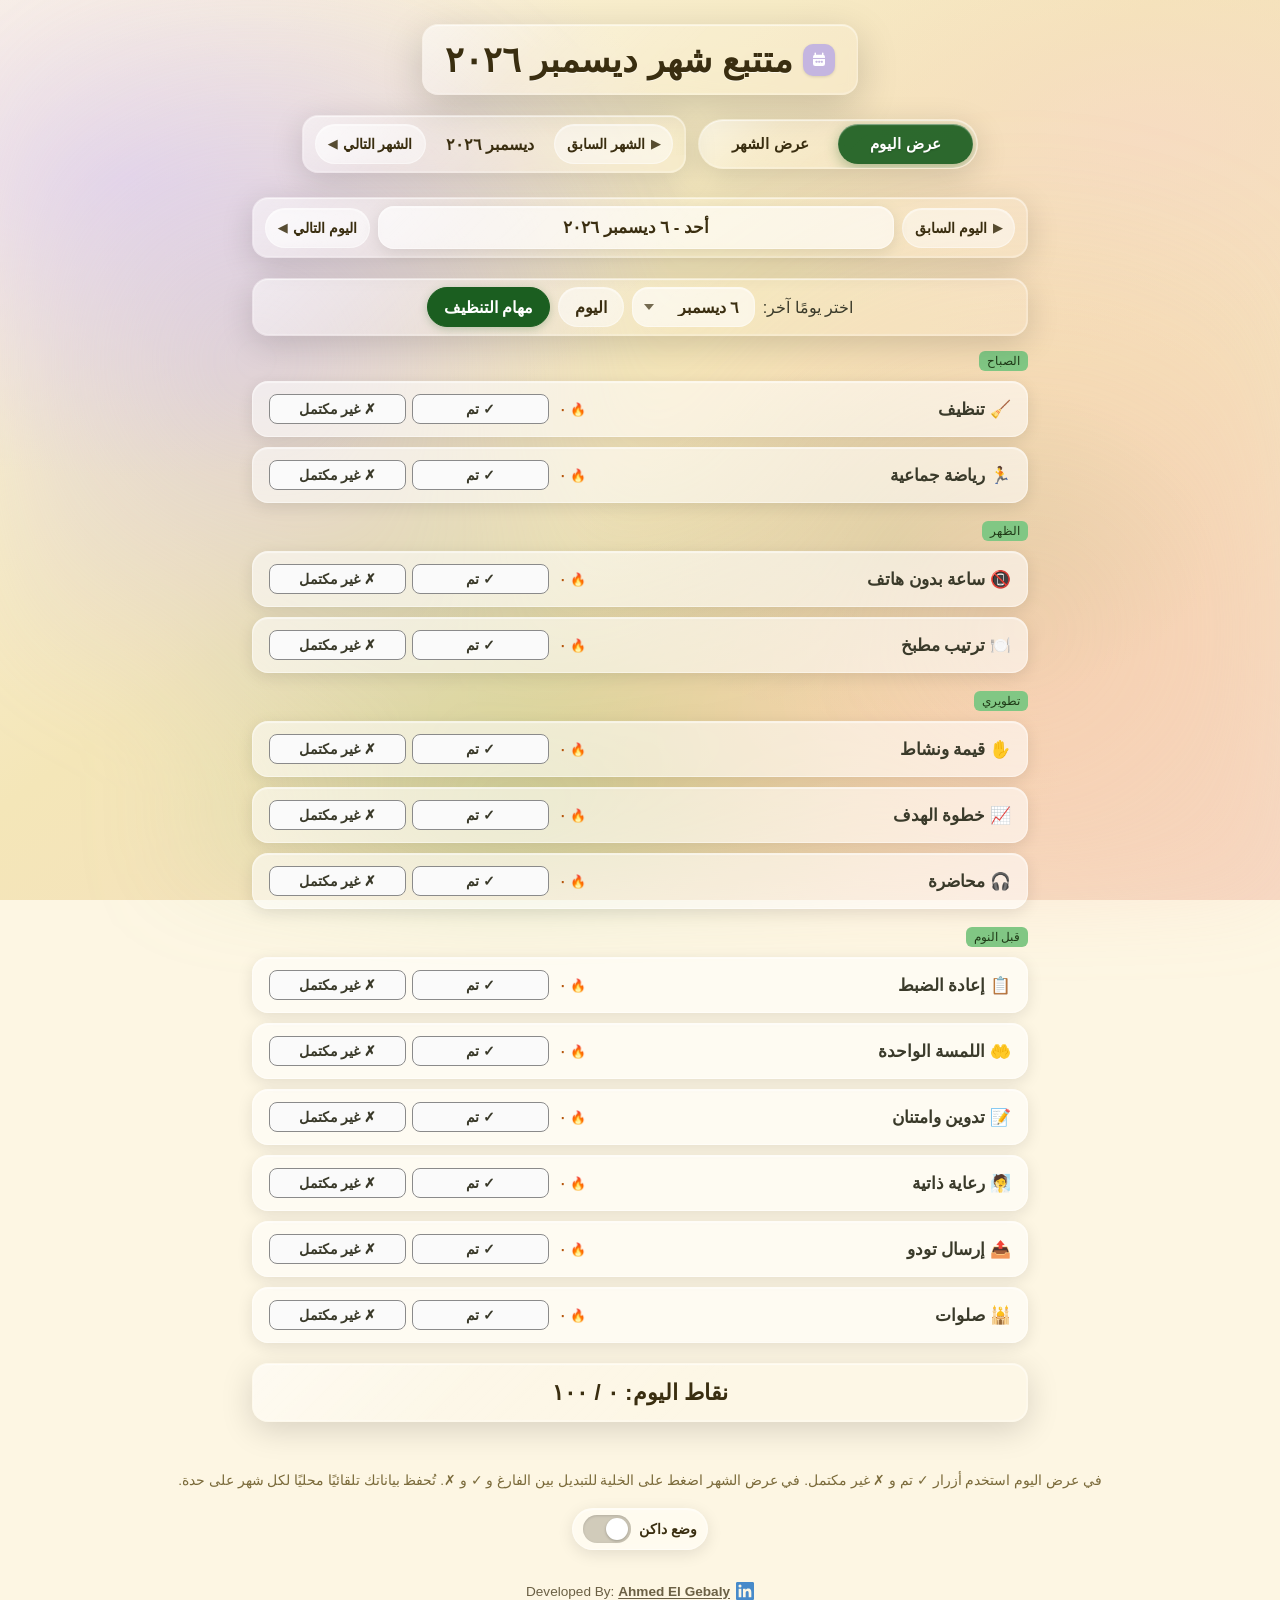
==== index.html @ 6a207987 "a" ====
<!DOCTYPE html>
<html lang="ar" dir="rtl">
<head>
<meta charset="UTF-8">
<meta name="viewport" content="width=device-width, initial-scale=1.0">
<title>Hope Community Tracker</title>
<meta name="description" content="متتبع الشهر — تابع عاداتك يوميًا وشهريًا مع Hope Community Tracker. تتبع الإنجاز، العرض اليومي والشهري، وحفظ محلي لبياناتك.">
<meta name="theme-color" content="#1b5e20">

<!-- Open Graph (Facebook, WhatsApp, Telegram) -->
<meta property="og:type" content="website">
<meta property="og:site_name" content="Hope Community Tracker">
<meta property="og:locale" content="ar_AR">
<meta property="og:title" content="متتبع الشهر | Hope Community Tracker">
<meta property="og:description" content="تابع عاداتك يوميًا وشهريًا — عرض اليوم والشهر، ملخص الإنجاز، وحفظ محلي لبياناتك.">
<meta property="og:url" content="https://ahmedgebaly.github.io/HopeCommunity/">
<meta property="og:image" content="https://ahmedgebaly.github.io/HopeCommunity/og-image.jpg">
<meta property="og:image:secure_url" content="https://ahmedgebaly.github.io/HopeCommunity/og-image.jpg">
<meta property="og:image:type" content="image/jpeg">
<meta property="og:image:width" content="1200">
<meta property="og:image:height" content="630">
<meta property="og:image:alt" content="متتبع الشهر — Hope Community Tracker">

<!-- Twitter / X Card -->
<meta name="twitter:card" content="summary_large_image">
<meta name="twitter:title" content="متتبع الشهر | Hope Community Tracker">
<meta name="twitter:description" content="تابع عاداتك يوميًا وشهريًا — عرض اليوم والشهر، ملخص الإنجاز، وحفظ محلي لبياناتك.">
<meta name="twitter:image" content="https://ahmedgebaly.github.io/HopeCommunity/og-image.jpg">
<meta name="twitter:image:alt" content="متتبع الشهر — Hope Community Tracker">
<style>
  :root{
    --gold:#e8c46b;
    --green:#1b5e20;
    --lightgreen:#81c784;
    --bg1:#fdf6e3;
    --bg2:#f4e6b8;
    --bg-peach:#f7d9c4;
    --bg-lavender:#e4d4f5;
    --red:#d9534f;
    --blue:#3a6fb5;
    --cardbg:#fffdf5;
    --text:#3a3a2a;
    --text-dark:#3a2e10;
    --border:#d8c98a;
    --space-sm:8px;
    --space-md:12px;
    --space-lg:16px;
    --space-xl:24px;
    --radius:8px;
    --radius-md:12px;
    --radius-glass:16px;
    --nav-gap:12px;
    --nav-gap-sm:8px;
    --touch-min:40px;
    --lavender:#c4b5e0;
    --shadow:0 4px 15px rgba(0,0,0,0.1);
    --green-glass:rgba(27,94,32,0.92);
  }
  *{box-sizing:border-box;}
  html{
    overflow-x:hidden;
    max-width:100%;
  }
  body{
    font-family:'Segoe UI',Tahoma,sans-serif;
    background-color:var(--bg1);
    background-image:
      radial-gradient(ellipse 80% 60% at 10% 20%, rgba(228,212,245,0.7), transparent 55%),
      radial-gradient(ellipse 70% 50% at 90% 15%, rgba(247,217,196,0.75), transparent 50%),
      radial-gradient(ellipse 60% 45% at 50% 85%, rgba(232,196,107,0.35), transparent 55%),
      radial-gradient(ellipse 50% 40% at 70% 60%, rgba(143,191,122,0.25), transparent 50%),
      linear-gradient(145deg, var(--bg1) 0%, var(--bg2) 45%, var(--bg-peach) 100%);
    background-attachment:fixed;
    margin:0;padding:0;color:var(--text);
    min-height:100vh;
    position:relative;
    overflow-x:hidden;
    max-width:100%;
  }
  body::before{
    content:"";
    position:fixed;
    inset:0;
    z-index:-1;
    pointer-events:none;
    background:
      radial-gradient(circle at 20% 40%, rgba(196,181,224,0.45), transparent 35%),
      radial-gradient(circle at 80% 70%, rgba(247,180,150,0.35), transparent 40%),
      radial-gradient(circle at 40% 90%, rgba(143,191,122,0.3), transparent 35%);
    filter:blur(40px);
  }
  .liquid-glass{
    position:relative;
    isolation:isolate;
    background:rgba(255,255,255,0.12);
    backdrop-filter:blur(12px) saturate(180%) brightness(1.08);
    -webkit-backdrop-filter:blur(12px) saturate(180%) brightness(1.08);
    border:1px solid rgba(255,255,255,0.25);
    border-radius:var(--radius-glass);
    box-shadow:
      0 8px 32px rgba(0,0,0,0.15),
      inset 0 1px 1px rgba(255,255,255,0.6),
      inset 0 -1px 1px rgba(255,255,255,0.25),
      inset 1px 0 1px rgba(255,255,255,0.15),
      inset -1px 0 1px rgba(255,255,255,0.15);
    transition:all 0.25s ease;
  }
  .liquid-glass::after{
    content:"";
    position:absolute;
    inset:0;
    z-index:-1;
    border-radius:inherit;
    background:linear-gradient(135deg,
      rgba(255,255,255,0.45), rgba(255,255,255,0.08) 28%, transparent 58%);
    mix-blend-mode:screen;
    pointer-events:none;
  }
  .liquid-glass-lite{
    position:relative;
    isolation:isolate;
    background:rgba(255,255,255,0.55);
    backdrop-filter:blur(4px) saturate(140%);
    -webkit-backdrop-filter:blur(4px) saturate(140%);
    border:1px solid rgba(255,255,255,0.4);
    border-radius:var(--radius-glass);
    box-shadow:
      0 4px 16px rgba(0,0,0,0.1),
      inset 0 1px 1px rgba(255,255,255,0.55);
    transition:background-color 0.2s ease, box-shadow 0.2s ease, transform 0.15s ease;
  }
  @supports (backdrop-filter: url(#liquid-refract)){
    .liquid-glass{
      backdrop-filter:blur(4px) url(#liquid-refract);
      -webkit-backdrop-filter:blur(4px) url(#liquid-refract);
    }
  }
  @supports not (backdrop-filter: blur(1px)){
    .liquid-glass{
      background:rgba(255,253,245,0.92);
      backdrop-filter:none;
      -webkit-backdrop-filter:none;
    }
    .liquid-glass-lite{
      background:rgba(255,253,245,0.95);
      backdrop-filter:none;
      -webkit-backdrop-filter:none;
    }
  }
  html.theme-dark{
    --gold:#c9a84a;
    --green:#6bb86e;
    --lightgreen:#81c784;
    --bg1:#12141a;
    --bg2:#1a1d26;
    --bg-peach:#2a2230;
    --bg-lavender:#1e2438;
    --red:#e07a7a;
    --blue:#6ea8e8;
    --cardbg:#1e222c;
    --text:#e8e6e0;
    --text-dark:#f5f2ea;
    --border:#3a4050;
    --lavender:#9b8ec4;
    --green-glass:rgba(107,184,110,0.55);
    --shadow:0 8px 28px rgba(0,0,0,0.45);
  }
  html.theme-dark body{
    background-color:var(--bg1);
    background-image:
      radial-gradient(ellipse 80% 60% at 10% 20%, rgba(90,70,140,0.35), transparent 55%),
      radial-gradient(ellipse 70% 50% at 90% 15%, rgba(80,50,70,0.4), transparent 50%),
      radial-gradient(ellipse 60% 45% at 50% 85%, rgba(27,94,32,0.22), transparent 55%),
      radial-gradient(ellipse 50% 40% at 70% 60%, rgba(60,90,140,0.2), transparent 50%),
      linear-gradient(145deg, var(--bg1) 0%, var(--bg2) 45%, #161820 100%);
  }
  html.theme-dark body::before{
    background:
      radial-gradient(circle at 20% 40%, rgba(107,184,110,0.18), transparent 35%),
      radial-gradient(circle at 80% 70%, rgba(155,142,196,0.22), transparent 40%),
      radial-gradient(circle at 40% 90%, rgba(201,168,74,0.15), transparent 35%);
  }
  html.theme-dark .liquid-glass{
    background:rgba(255,255,255,0.08);
    border-color:rgba(255,255,255,0.18);
  }
  html.theme-dark .liquid-glass-lite{
    background:rgba(255,255,255,0.12);
    border-color:rgba(255,255,255,0.22);
  }
  html.theme-dark .nav-step-btn,
  html.theme-dark .btn-today{
    background:rgba(255,255,255,0.1);
    border-color:rgba(255,255,255,0.22);
    color:var(--text-dark);
  }
  html.theme-dark .nav-step-btn:hover,
  html.theme-dark .btn-today:hover{
    background:rgba(255,255,255,0.18);
  }
  html.theme-dark .btn-cleaning{
    background:var(--green);
    border-color:var(--green);
    color:#fff;
    box-shadow:0 2px 10px rgba(0,0,0,0.35);
  }
  html.theme-dark .btn-cleaning:hover{
    filter:brightness(1.15);
  }
  html.theme-dark .select-wrap select{
    background:rgba(255,255,255,0.12);
    border-color:rgba(255,255,255,0.22);
    color:var(--text-dark);
  }
  html.theme-dark .table-wrap.heatmap-glass{
    background:rgba(30,34,44,0.96);
    backdrop-filter:none;
    -webkit-backdrop-filter:none;
  }
  html.theme-dark .table-wrap.heatmap-glass::after{
    display:none;
  }
  html.theme-dark .table-legend-bar{
    background:#1e222c;
    border-color:rgba(255,255,255,0.14);
    box-shadow:0 2px 12px rgba(0,0,0,0.35);
  }
  html.theme-dark .day-header-row th{
    background:#4a3f1f;
  }
  html.theme-dark .day-header-row th.habit-col{
    background:#4a3f1f;
  }
  html.theme-dark .heatmap-glass th,
  html.theme-dark .heatmap-glass td{
    border-color:rgba(255,255,255,0.18);
  }
  html.theme-dark thead th{
    background:#4a3f1f;
    backdrop-filter:none;
    -webkit-backdrop-filter:none;
    transform:translateZ(0);
    -webkit-transform:translateZ(0);
  }
  html.theme-dark .habit-cell{
    background:#1e222c;
    backdrop-filter:none;
    -webkit-backdrop-filter:none;
    transform:translateZ(0);
    -webkit-transform:translateZ(0);
    box-shadow:-1px 0 0 #1e222c, 1px 0 0 #1e222c;
  }
  html.theme-dark th.habit-col{
    background:#4a3f1f;
    backdrop-filter:none;
    -webkit-backdrop-filter:none;
    transform:translateZ(0);
    -webkit-transform:translateZ(0);
    box-shadow:-1px 0 0 #4a3f1f, 1px 0 0 #4a3f1f;
  }
  html.theme-dark .cat-group-row .cat-group-label{
    box-shadow:-1px 0 0 rgba(30,50,32,0.98), 1px 0 0 rgba(30,50,32,0.98);
  }
  html.theme-dark .day-cell.heat-empty{
    background:rgba(60,66,80,0.55);
  }
  html.theme-dark .day-cell.heat-done{
    background:var(--green);
  }
  html.theme-dark .day-cell.heat-missed{
    background:var(--red);
    color:#fff;
  }
  html.theme-dark .day-cell.heat-empty:hover{background:rgba(80,88,104,0.7);}
  html.theme-dark .day-cell.heat-done:hover{background:#5aa35d;}
  html.theme-dark .day-cell.heat-missed:hover{background:#c96b6b;}
  html.theme-dark .day-cell.friday-col.heat-empty{background:rgba(55,60,72,0.6);}
  html.theme-dark .day-cell.friday-col.heat-done{background:var(--green);color:#fff;}
  html.theme-dark .day-cell.friday-col.heat-missed{background:var(--red);color:#fff;}
  html.theme-dark .legend-swatch.empty{background:rgba(60,66,80,0.8);border-color:rgba(100,110,130,0.6);}
  html.theme-dark .legend-swatch.done{background:var(--green);}
  html.theme-dark .day-cell.today-col.heat-done{
    background:var(--green);
    box-shadow:inset 0 0 0 2px #fff;
  }
  html.theme-dark .legend-swatch.missed{background:var(--red);border-color:var(--red);color:#fff;}
  html.theme-dark .day-cell.today-col.heat-missed{
    background:var(--red);
    box-shadow:inset 0 0 0 2px #fff;
  }
  html.theme-dark .points-row td{background:rgba(201,168,74,0.2);}
  html.theme-dark .points-row td.habit-cell{
    background:#3a3420;
    box-shadow:-1px 0 0 #3a3420, 1px 0 0 #3a3420;
  }
  html.theme-dark th.friday-col,
  html.theme-dark td.friday-col,
  html.theme-dark .points-row td.friday-col{
    background:rgba(255,255,255,0.06);
  }
  html.theme-dark thead th.friday-col{
    background:#3f3a28;
  }
  html.theme-dark .cat-group-row .cat-group-label,
  html.theme-dark .cat-group-row .cat-group-span{
    background:rgba(30,50,32,0.98);
    color:#c8efc0;
  }
  html.theme-dark .habit-streak{color:#f0c14b;}
  html.theme-dark .modal{
    background:rgba(30,34,44,0.95);
    color:var(--text);
  }
  html.theme-dark .footer-note{color:rgba(232,230,224,0.7);}
  html.theme-dark .view-toggle-pill{
    background:var(--green);
    box-shadow:
      0 4px 14px rgba(107,184,110,0.35),
      inset 0 1px 1px rgba(255,255,255,0.35);
  }
  .theme-switch-wrap{
    display:flex;
    justify-content:center;
    padding:0 var(--space-md) var(--space-xl);
  }
  .theme-switch{
    display:inline-flex;
    align-items:center;
    justify-content:center;
    gap:8px;
    padding:6px 10px;
    border-radius:999px;
    cursor:pointer;
    user-select:none;
    color:var(--text-dark);
    font-weight:600;
    font-size:0.85rem;
    min-height:var(--touch-min);
  }
  .theme-switch-label{white-space:nowrap;}
  .theme-switch input{
    position:absolute;
    opacity:0;
    width:0;
    height:0;
    margin:0;
  }
  .theme-switch-track{
    position:relative;
    flex-shrink:0;
    width:48px;
    height:28px;
    border-radius:999px;
    background:rgba(90,80,50,0.28);
    box-shadow:inset 0 1px 3px rgba(0,0,0,0.15);
    transition:background-color 200ms ease;
  }
  .theme-switch-track::after{
    content:"";
    position:absolute;
    top:3px;
    inset-inline-start:3px;
    width:22px;
    height:22px;
    border-radius:50%;
    background:#fff;
    box-shadow:0 1px 3px rgba(0,0,0,0.25);
    transition:inset-inline-start 200ms ease;
  }
  .theme-switch input:checked + .theme-switch-track{
    background:var(--green);
  }
  .theme-switch input:checked + .theme-switch-track::after{
    inset-inline-start:calc(100% - 25px);
  }
  .theme-switch input:focus-visible + .theme-switch-track{
    outline:2px solid var(--green);
    outline-offset:2px;
  }
  html.theme-dark .theme-switch-track{
    background:rgba(255,255,255,0.2);
  }
  .theme-toggle{
    min-height:var(--touch-min);
    padding:8px 14px;
    border-radius:999px;
    font-weight:600;
    font-size:0.9rem;
    color:var(--text-dark);
    cursor:pointer;
  }
  .theme-toggle:active{transform:scale(0.96);}
  button:focus-visible,
  select:focus-visible,
  input:focus-visible,
  textarea:focus-visible,
  .day-cell:focus-visible{
    outline:2px solid var(--green);
    outline-offset:2px;
  }
  .header{
    text-align:center;
    padding:var(--space-xl) var(--space-md) var(--space-sm);
  }
  .app-title{
    display:inline-flex;
    align-items:center;
    justify-content:center;
    gap:10px;
    font-size:2.2rem;
    color:var(--text-dark);
    text-shadow:0 1px 0 rgba(255,255,255,0.5);
    margin:0 0 var(--space-md);
    padding:14px 22px;
    box-shadow:
      0 12px 40px rgba(0,0,0,0.18),
      inset 0 1px 1px rgba(255,255,255,0.6),
      inset 0 -1px 1px rgba(255,255,255,0.25);
  }
  .app-title-badge{
    display:inline-flex;
    align-items:center;
    justify-content:center;
    width:32px;
    height:32px;
    flex-shrink:0;
    border-radius:10px;
    background:var(--lavender);
    box-shadow:0 1px 3px rgba(0,0,0,0.12);
  }
  .app-title-badge svg{
    width:18px;
    height:18px;
    display:block;
  }
  .top-bar{
    display:flex;
    justify-content:center;
    align-items:center;
    gap:var(--nav-gap);
    flex-wrap:wrap;
    margin:0 auto var(--space-xl);
    padding:0 var(--space-md);
  }
  select, input[type="number"], input[type="text"], button{
    padding:8px 14px;
    border-radius:var(--radius);
    border:1px solid var(--green);
    font-size:1rem;
    background:var(--cardbg);
    cursor:pointer;
    font-family:inherit;
  }
  input[type="text"]{cursor:text;}
  button.primary{
    background:var(--green);
    color:#fff;
    border:none;
  }
  button.primary:hover{background:#145218;}
  button.danger{
    background:var(--red);
    color:#fff;
    border:none;
  }
  button.danger:hover{background:#c9302c;}
  .view-toggle{
    position:relative;
    display:grid;
    grid-template-columns:1fr 1fr;
    align-items:stretch;
    gap:0;
    padding:4px;
    border-radius:999px;
    min-width:min(100%, 280px);
    overflow:hidden;
  }
  .view-toggle-pill{
    position:absolute;
    inset-block:4px;
    inset-inline-start:4px;
    width:calc(50% - 4px);
    border-radius:999px;
    background:var(--green-glass);
    backdrop-filter:blur(6px) saturate(160%) brightness(1.1);
    -webkit-backdrop-filter:blur(6px) saturate(160%) brightness(1.1);
    box-shadow:
      0 4px 14px rgba(27,94,32,0.35),
      inset 0 1px 1px rgba(255,255,255,0.45);
    transition:transform 280ms cubic-bezier(0.34, 1.56, 0.64, 1);
    pointer-events:none;
    z-index:0;
  }
  .view-toggle[data-mode="month"] .view-toggle-pill{
    transform:translateX(calc(-100% - 4px));
  }
  .view-toggle-btn{
    position:relative;
    z-index:1;
    min-height:var(--touch-min);
    padding:8px 16px;
    border:none;
    border-radius:999px;
    background:transparent;
    color:var(--text-dark);
    font-weight:600;
    font-size:0.95rem;
    transition:color 200ms ease;
  }
  .view-toggle[data-mode="day"] #showDayBtn,
  .view-toggle[data-mode="month"] #showMonthBtn{
    color:#fff;
    text-shadow:0 1px 2px rgba(0,0,0,0.2);
  }
  .nav-step-btn{
    display:inline-flex;
    align-items:center;
    justify-content:center;
    gap:6px;
    min-height:var(--touch-min);
    min-width:var(--touch-min);
    padding:8px 12px;
    border:1px solid rgba(255,255,255,0.4);
    border-radius:999px;
    background:rgba(255,255,255,0.45);
    backdrop-filter:blur(4px) saturate(140%);
    -webkit-backdrop-filter:blur(4px) saturate(140%);
    color:var(--text-dark);
    font-weight:600;
    font-size:0.9rem;
    box-shadow:inset 0 1px 1px rgba(255,255,255,0.5);
    transition:background-color 160ms ease, border-color 160ms ease, transform 0.15s ease;
  }
  .nav-step-btn:hover{
    background:rgba(255,255,255,0.65);
    border-color:rgba(255,255,255,0.55);
  }
  .nav-step-btn:active{
    transform:scale(0.96);
  }
  .nav-step-icon{
    font-size:0.75rem;
    line-height:1;
    opacity:0.85;
  }
  .month-panel{display:none;}
  .month-panel.is-visible{
    display:block;
    animation:view-enter 280ms ease both;
  }
  .day-view{display:none;max-width:800px;margin:0 auto 30px;padding:0 var(--space-md);}
  .day-view.is-visible{
    display:block;
    animation:view-enter 280ms ease both;
  }
  @keyframes view-enter{
    from{opacity:0;transform:translateY(12px);}
    to{opacity:1;transform:translateY(0);}
  }
  .month-heatmap-shell{
    margin:0 var(--space-md) 30px;
    max-width:calc(100% - 2 * var(--space-md));
  }
  .table-wrap{
    overflow-x:auto;
    margin:0;
    max-width:100%;
    padding:var(--space-md);
    -webkit-overflow-scrolling:touch;
  }
  .table-wrap.heatmap-glass{
    /* No horizontal padding — sticky habit column must sit flush (avoids gap while scrolling) */
    padding:var(--space-md) 0;
    background:rgba(255,253,245,0.96);
    border-color:rgba(58,46,16,0.35);
    backdrop-filter:none;
    -webkit-backdrop-filter:none;
  }
  .table-wrap.heatmap-glass::after{
    display:none;
  }
  .table-legend-bar{
    position:sticky;
    top:0;
    z-index:6;
    box-sizing:border-box;
    width:100%;
    padding:10px 12px;
    margin-bottom:8px;
    background:#fffdf5;
    border:1px solid rgba(58,46,16,0.2);
    border-radius:12px;
    box-shadow:0 2px 10px rgba(0,0,0,0.06);
    display:flex;
    justify-content:center;
    align-items:center;
  }
  .table-legend{
    display:flex;
    flex-wrap:nowrap;
    justify-content:center;
    align-items:center;
    gap:14px;
    width:auto;
    margin:0 auto;
    font-size:0.88rem;
    font-weight:600;
    color:var(--text-dark);
    white-space:nowrap;
  }
  .table-legend span{
    display:inline-flex;
    align-items:center;
    gap:5px;
    flex:0 0 auto;
    white-space:nowrap;
  }
  thead tr.day-header-row th{
    top:0;
  }
  thead tr.day-header-row th.habit-col{
    background:#e8c46b;
  }
  .heatmap-glass table{
    border-collapse:separate;
    border-spacing:0;
    width:100%;
    min-width:1100px;
    background:transparent;
    border-radius:12px;
    box-shadow:none;
  }
  table{
    border-collapse:separate;
    border-spacing:0;
    width:100%;
    min-width:1100px;
    background:transparent;
    border-radius:10px;
  }
  th, td{
    border:1px solid rgba(90,80,50,0.45);
    text-align:center;
    padding:6px 4px;
    font-size:0.85rem;
    background:transparent;
  }
  .heatmap-glass th,
  .heatmap-glass td{
    border-color:rgba(58,46,16,0.4);
  }
  thead th{
    background:#e8c46b;
    color:var(--text-dark);
    font-weight:bold;
    position:sticky;
    top:0;
    z-index:2;
    backdrop-filter:none;
    -webkit-backdrop-filter:none;
    transform:translateZ(0);
    -webkit-transform:translateZ(0);
  }
  thead th .day-name,
  thead th .day-num{
    display:block;
    line-height:1.2;
  }
  thead th .day-name{
    font-size:0.7rem;
    font-weight:600;
    opacity:0.85;
  }
  thead th .day-num{
    font-size:0.9rem;
  }
  thead th.habit-col{
    z-index:3;
  }
  .habit-cell, th.habit-col{
    text-align:right;
    padding-right:10px;
    font-weight:bold;
    background:#fffaf0;
    min-width:160px;
    white-space:nowrap;
    position:sticky;
    right:0;
    z-index:1;
    backdrop-filter:none;
    -webkit-backdrop-filter:none;
    transform:translateZ(0);
    -webkit-transform:translateZ(0);
    /* Seal sub-pixel gaps on both sides of the sticky habit column while scrolling */
    box-shadow:-1px 0 0 #fffaf0, 1px 0 0 #fffaf0;
  }
  th.habit-col{
    background:#e8c46b;
    z-index:3;
    box-shadow:-1px 0 0 #e8c46b, 1px 0 0 #e8c46b;
  }
  .habit-streak{
    display:inline-block;
    font-size:0.8rem;
    font-weight:bold;
    color:#b45309;
    margin-inline-start:6px;
    white-space:nowrap;
  }
  .day-cell{
    cursor:pointer;
    font-size:1.1rem;
    user-select:none;
    min-width:32px;
    height:32px;
    transition:background 0.2s, color 0.2s, box-shadow 0.2s;
  }
  .day-cell.heat-empty{
    background:rgba(235,237,240,0.45);
    color:transparent;
    box-shadow:inset 0 0 0 1px rgba(58,46,16,0.2);
  }
  .day-cell.heat-done{
    background:var(--green);
    color:#fff;
    font-weight:bold;
  }
  .day-cell.heat-missed{
    background:var(--red);
    color:#fff;
    font-weight:bold;
  }
  .day-cell.heat-empty:hover{background:rgba(208,215,222,0.65);}
  .day-cell.heat-done:hover{background:#145218;}
  .day-cell.heat-missed:hover{background:#c9302c;}
  .day-cell.today-col.heat-empty{
    box-shadow:inset 0 0 0 2px var(--gold);
  }
  .day-cell.today-col.heat-done{
    box-shadow:inset 0 0 0 2px #fff;
    background:var(--green);
  }
  .day-cell.today-col.heat-missed{
    box-shadow:inset 0 0 0 2px #fff;
    background:var(--red);
  }
  th.today-col{box-shadow:inset 0 -3px 0 var(--green);}
  .mark-check{color:var(--green);font-weight:bold;}
  .legend-swatch{
    display:inline-block;
    width:14px;height:14px;
    border-radius:3px;
    vertical-align:middle;
  }
  .legend-swatch.empty{background:rgba(235,237,240,0.75);border:1px solid rgba(208,215,222,0.9);}
  .legend-swatch.done{background:var(--green);}
  .legend-swatch.missed{background:var(--red);border:1px solid var(--red);color:#fff;font-size:10px;line-height:14px;text-align:center;font-weight:bold;}
  .mark-x{color:var(--red);font-weight:bold;}
  .mark-dash{color:var(--blue);font-weight:bold;}
  .points-row td{background:rgba(255,243,214,0.55);font-weight:bold;}
  .points-row td.habit-cell{
    background:rgba(255,243,214,0.95);
    box-shadow:-1px 0 0 rgba(255,243,214,0.95), 1px 0 0 rgba(255,243,214,0.95);
  }
  th.friday-col,
  td.friday-col,
  .points-row td.friday-col{
    background:rgba(232,232,232,0.4);
  }
  thead th.friday-col{
    background:#d4d0c4;
  }
  .day-cell.friday-col.heat-empty{background:rgba(224,224,224,0.5);}
  .day-cell.friday-col.heat-done{background:var(--green);color:#fff;}
  .day-cell.friday-col.heat-missed{background:var(--red);color:#fff;}
  .day-cell.friday-col.heat-empty:hover{background:rgba(208,215,222,0.65);}
  .day-cell.friday-col.heat-done:hover{background:#145218;}
  .day-cell.friday-col.heat-missed:hover{background:#c9302c;}
  .day-cell.friday-col.today-col.heat-done{
    background:var(--green);
    box-shadow:inset 0 0 0 2px #fff;
  }
  .points-row td.friday-col.today-col{
    background:rgba(224,224,224,0.55);
  }
  th.friday-col.today-col{background:rgba(216,216,216,0.55);}
  thead th.friday-col.today-col{background:#d0ccc0;}
  .cat-group-row .cat-group-label,
  .cat-group-row .cat-group-span{
    background:rgba(232,240,228,0.95);
    font-weight:bold;
    color:#1f3a17;
    padding:8px 12px;
  }
  .cat-group-row .cat-group-label{
    text-align:right;
    z-index:1;
    box-shadow:-1px 0 0 rgba(232,240,228,0.95), 1px 0 0 rgba(232,240,228,0.95);
  }
  .cat-group-row .cat-group-span{
    border-inline-end:none;
  }
  .weekly-section{
    max-width:1300px;
    margin:0 auto 40px;
    padding:0 var(--space-md);
    display:none;
    grid-template-columns:1fr 1fr;
    gap:20px;
  }
  .weekly-section.is-visible{
    display:grid;
    animation:view-enter 320ms ease 40ms both;
  }
  .weekly-card{
    padding:15px;
  }
  .weekly-card h3{
    margin-top:0;
    color:var(--text-dark);
    display:flex;
    flex-wrap:wrap;
    align-items:baseline;
    justify-content:space-between;
    gap:8px;
  }
  .week-numbers{
    font-weight:600;
    color:var(--green);
    font-size:0.9rem;
  }
  textarea{
    width:100%;
    min-height:90px;
    border-radius:var(--radius);
    border:1px solid var(--green);
    padding:8px;
    font-family:inherit;
    resize:vertical;
  }
  .week-points{
    display:flex;
    gap:10px;
    flex-wrap:wrap;
    margin-top:10px;
  }
  .week-points span{
    background:var(--lightgreen);
    color:#1f3a17;
    padding:5px 10px;
    border-radius:6px;
    font-size:0.85rem;
  }
  html.theme-dark .week-points span{
    background:rgba(107,184,110,0.28);
    color:#c8efc0;
  }
  html.theme-dark textarea{
    background:rgba(255,255,255,0.08);
    color:var(--text);
    border-color:var(--green);
  }
  .habit-manager .row{
    display:flex;
    gap:8px;
    margin-bottom:var(--space-md);
    flex-wrap:wrap;
  }
  .habit-list-manage{
    display:flex;
    flex-direction:column;
    gap:6px;
    max-height:240px;
    overflow-y:auto;
    margin-top:var(--space-md);
  }
  .habit-manage-item{
    display:flex;
    align-items:center;
    gap:8px;
    background:#f8f4e8;
    padding:6px 10px;
    border-radius:var(--radius);
  }
  .habit-manage-item input[type="text"]{
    flex:1;
    border:1px solid #ccc;
    border-radius:6px;
    padding:4px 8px;
    min-width:0;
  }
  .habit-manage-item .icon-input{width:56px;flex:0 0 56px;text-align:center;}
  .day-view-header{
    display:flex;
    justify-content:space-between;
    align-items:center;
    margin-bottom:20px;
    gap:var(--nav-gap-sm);
    flex-wrap:nowrap;
    padding:var(--nav-gap-sm) var(--nav-gap);
  }
  .day-view-header .nav-step-btn{
    border:1px solid rgba(255,255,255,0.4);
    background:rgba(255,255,255,0.4);
    flex:0 0 auto;
    white-space:nowrap;
  }
  .day-view-header .nav-step-btn:hover{
    background:rgba(255,255,255,0.65);
    border-color:rgba(255,255,255,0.55);
  }
  .day-date-chip{
    margin:0;
    color:var(--text-dark);
    text-align:center;
    flex:1 1 auto;
    min-width:0;
    padding:10px 16px;
    font-size:1.05rem;
    font-weight:700;
    white-space:nowrap;
    overflow:hidden;
    text-overflow:ellipsis;
  }
  .month-nav-bar{
    display:flex;
    align-items:center;
    gap:var(--nav-gap-sm);
    flex-wrap:wrap;
    justify-content:center;
    padding:var(--nav-gap-sm) var(--nav-gap);
  }
  .month-nav-bar .nav-step-btn{
    border:1px solid rgba(255,255,255,0.4);
    background:rgba(255,255,255,0.4);
  }
  .month-nav-bar .nav-step-btn:hover{
    border-color:rgba(255,255,255,0.55);
    background:rgba(255,255,255,0.65);
  }
  .month-nav-label{
    font-weight:700;
    color:var(--text-dark);
    min-width:7rem;
    text-align:center;
    padding-inline:var(--nav-gap-sm);
  }
  .day-habit-list{
    display:flex;
    flex-direction:column;
    gap:10px;
  }
  .day-habit-item{
    display:flex;
    align-items:center;
    justify-content:space-between;
    padding:12px 16px;
    gap:10px;
    flex-wrap:wrap;
  }
  .day-habit-name{
    font-weight:bold;
    font-size:1.05rem;
    flex:1;
    transition:opacity 180ms ease, color 180ms ease;
  }
  .day-habit-item.is-complete .day-habit-name{
    text-decoration:line-through;
    opacity:0.65;
    color:#5a5a4a;
  }
  .day-habit-cat{
    background:var(--lightgreen);
    color:#1f3a17;
    font-size:0.75rem;
    padding:3px 8px;
    border-radius:6px;
  }
  .day-toggle-group{
    display:grid;
    grid-template-columns:1fr 1fr;
    gap:6px;
    min-width:min(100%, 280px);
  }
  .day-toggle-btn{
    padding:6px 10px;
    border-radius:var(--radius);
    border:1px solid #8a8a8a;
    cursor:pointer;
    background:#fafafa;
    color:#3a3a2a;
    font-size:0.9rem;
    font-weight:bold;
    width:100%;
    text-align:center;
    white-space:nowrap;
    transition:background-color 180ms ease, color 180ms ease, border-color 180ms ease;
  }
  .day-toggle-btn.active-check{
    background:var(--green);
    color:#fff;
    border-color:var(--green);
  }
  .day-toggle-btn.active-x{
    background:var(--red);
    color:#fff;
    border-color:var(--red);
  }
  .day-toggle-btn.active-dash{
    background:var(--blue);
    color:#fff;
    border-color:var(--blue);
  }
  .day-picker-row{
    display:flex;
    justify-content:center;
    align-items:center;
    gap:var(--nav-gap-sm);
    margin-bottom:15px;
    flex-wrap:wrap;
    padding:var(--nav-gap-sm) var(--nav-gap);
  }
  .select-wrap{
    position:relative;
    display:inline-flex;
    align-items:center;
  }
  .select-wrap select{
    appearance:none;
    -webkit-appearance:none;
    min-height:var(--touch-min);
    padding:8px 14px;
    padding-inline-end:2.2rem;
    border:1px solid rgba(255,255,255,0.4);
    border-radius:var(--radius-glass);
    background:rgba(255,255,255,0.55);
    backdrop-filter:blur(4px) saturate(140%);
    -webkit-backdrop-filter:blur(4px) saturate(140%);
    box-shadow:inset 0 1px 1px rgba(255,255,255,0.55);
    color:var(--text-dark);
    font-weight:600;
  }
  .select-wrap::after{
    content:"";
    position:absolute;
    inset-inline-end:12px;
    width:0;
    height:0;
    border-inline:5px solid transparent;
    border-top:6px solid var(--text-dark);
    pointer-events:none;
    opacity:0.7;
    z-index:1;
  }
  .btn-today{
    min-height:var(--touch-min);
    min-width:var(--touch-min);
    padding:8px 16px;
    border:1px solid rgba(255,255,255,0.4);
    border-radius:999px;
    background:rgba(255,255,255,0.45);
    backdrop-filter:blur(4px) saturate(140%);
    -webkit-backdrop-filter:blur(4px) saturate(140%);
    color:var(--text-dark);
    font-weight:600;
    box-shadow:inset 0 1px 1px rgba(255,255,255,0.5);
    transition:background-color 160ms ease, transform 0.15s ease;
  }
  .btn-today:hover{
    background:rgba(255,255,255,0.65);
  }
  .btn-today:active{
    transform:scale(0.96);
  }
  .day-total{
    text-align:center;
    font-size:1.4rem;
    font-weight:bold;
    margin-top:20px;
    padding:15px;
    color:var(--text-dark);
  }
  .month-summary{
    display:none;
    max-width:1300px;
    margin:0 auto 20px;
    padding:0 var(--space-md);
  }
  .month-summary.is-visible{
    display:block;
    animation:view-enter 320ms ease 40ms both;
  }
  .month-summary-card{
    padding:15px;
  }
  .month-summary-card h3{margin-top:0;color:var(--text-dark);}
  .habit-progress-row{
    display:flex;
    align-items:center;
    gap:10px;
    margin-bottom:8px;
  }
  .habit-progress-name{
    min-width:160px;
    font-weight:bold;
    font-size:0.9rem;
  }
  .habit-progress-bar-wrap{
    flex:1;
    background:#eee;
    border-radius:6px;
    overflow:hidden;
    height:16px;
  }
  html.theme-dark .habit-progress-bar-wrap{
    background:rgba(255,255,255,0.16);
  }
  .habit-progress-bar{
    height:100%;
    min-width:0;
    background:var(--green);
    transition:width 0.2s ease;
    border-radius:6px;
  }
  .habit-progress-pct{
    min-width:55px;
    font-size:0.85rem;
    font-weight:bold;
    text-align:left;
  }
  .habit-progress-pct-box{
    display:inline-flex;
    align-items:center;
    justify-content:center;
    min-width:3.2rem;
    padding:4px 8px;
    border-radius:6px;
    border:1px solid var(--border);
    background:#fffaf0;
    color:var(--green);
    font-size:0.85rem;
    font-weight:bold;
    box-shadow:0 1px 2px rgba(0,0,0,0.06);
  }
  .footer-note{
    text-align:center;
    color:#7a6a3a;
    padding:20px;
    font-size:0.85rem;
  }
  .site-footer{
    text-align:center;
    padding:8px var(--space-md) 28px;
    color:var(--text-dark);
    font-size:0.85rem;
    opacity:0.75;
    direction:ltr;
  }
  .site-footer strong{font-weight:700;opacity:1;}
  .site-footer-credit{
    display:inline-flex;
    align-items:center;
    gap:6px;
    direction:ltr;
  }
  .site-footer a{
    color:inherit;
    text-decoration:underline;
    text-underline-offset:2px;
  }
  .site-footer a:hover{color:var(--green);}
  .site-footer .linkedin-icon{
    display:inline-flex;
    align-items:center;
    justify-content:center;
    text-decoration:none;
    color:#0a66c2;
  }
  .site-footer .linkedin-icon:hover{color:#004182;opacity:1;}
  .site-footer .linkedin-icon svg{
    width:18px;
    height:18px;
    display:block;
  }
  html.theme-dark .site-footer{color:rgba(232,230,224,0.75);}
  html.theme-dark .site-footer .linkedin-icon{color:#70b5f9;}
  html.theme-dark .site-footer .linkedin-icon:hover{color:#a8d4ff;}
  .modal-overlay{
    display:none;
    position:fixed;
    inset:0;
    background:rgba(40,30,10,0.45);
    z-index:100;
    align-items:center;
    justify-content:center;
    padding:var(--space-md);
  }
  .modal-overlay.is-open{display:flex;}
  .modal{
    background:var(--cardbg);
    border-radius:12px;
    box-shadow:0 8px 32px rgba(0,0,0,0.25);
    max-width:640px;
    width:100%;
    max-height:90vh;
    overflow-y:auto;
    padding:var(--space-xl);
    position:relative;
  }
  .modal h2{
    margin:0 0 var(--space-lg);
    color:var(--text-dark);
    font-size:1.4rem;
  }
  .modal-section{
    margin-bottom:var(--space-xl);
    padding-bottom:var(--space-lg);
    border-bottom:1px solid var(--border);
  }
  .modal-section:last-child{border-bottom:none;margin-bottom:0;padding-bottom:0;}
  .modal-section h3{
    margin:0 0 var(--space-md);
    font-size:1rem;
    color:var(--text-dark);
  }
  .modal-row{
    display:flex;
    gap:8px;
    flex-wrap:wrap;
    align-items:center;
    margin-bottom:var(--space-sm);
  }
  .modal-close{
    position:absolute;
    top:12px;
    left:12px;
    border:none;
    background:transparent;
    font-size:1.4rem;
    line-height:1;
    cursor:pointer;
    color:var(--text-dark);
    padding:4px 8px;
  }
  .btn-cleaning{
    display:inline-flex;
    align-items:center;
    justify-content:center;
    min-height:var(--touch-min);
    min-width:var(--touch-min);
    padding:8px 16px;
    border:1px solid var(--green);
    border-radius:999px;
    background:var(--green);
    color:#fff;
    font-weight:600;
    box-shadow:0 2px 8px rgba(27,94,32,0.25);
    transition:background-color 160ms ease, transform 0.15s ease, filter 160ms ease;
    white-space:nowrap;
  }
  .btn-cleaning:hover{
    filter:brightness(1.12);
  }
  .btn-cleaning:active{
    transform:scale(0.96);
  }
  .cleaning-task-row{
    display:flex;
    align-items:center;
    justify-content:space-between;
    gap:10px;
    margin-bottom:8px;
    padding:10px 12px;
    border-radius:var(--radius);
    border:1px solid var(--border);
    background:rgba(255,255,255,0.35);
  }
  .cleaning-task-row.is-complete{
    opacity:0.72;
  }
  .cleaning-task-name{
    flex:1;
    min-width:0;
    color:var(--text-dark);
    font-size:0.95rem;
    line-height:1.45;
    word-break:break-word;
  }
  .cleaning-task-row .day-toggle-btn{
    width:auto;
    min-width:72px;
    min-height:var(--touch-min);
    flex-shrink:0;
    padding:8px 14px;
  }
  .cleaning-rest-msg{
    text-align:center;
    color:var(--text-dark);
    font-size:1.05rem;
    padding:var(--space-lg) var(--space-md);
    line-height:1.6;
  }
  .cleaning-modal h2{
    padding-inline-end:2rem;
    line-height:1.35;
    word-break:break-word;
  }
  .cleaning-modal-body{
    -webkit-overflow-scrolling:touch;
  }
  html.theme-dark .cleaning-task-row{
    background:rgba(40,40,40,0.45);
  }
  .toast{
    position:fixed;
    bottom:24px;
    left:50%;
    transform:translateX(-50%) translateY(80px);
    background:var(--green);
    color:#fff;
    padding:10px 20px;
    border-radius:var(--radius);
    font-weight:bold;
    z-index:200;
    opacity:0;
    transition:opacity 0.25s, transform 0.25s;
    pointer-events:none;
  }
  .toast.is-show{
    opacity:1;
    transform:translateX(-50%) translateY(0);
  }
  .celebration-overlay{
    position:fixed;
    inset:0;
    pointer-events:none;
    z-index:300;
    overflow:hidden;
    display:none;
    align-items:center;
    justify-content:center;
  }
  .celebration-overlay.is-show{display:flex;}
  .celebration-banner{
    position:relative;
    background:var(--green);
    color:#fff;
    padding:22px 36px;
    border-radius:18px;
    font-size:clamp(1.5rem, 4.5vw, 2.4rem);
    font-weight:bold;
    box-shadow:0 12px 36px rgba(0,0,0,0.28);
    opacity:0;
    transform:scale(0.6);
    animation:celebrate-banner 2.4s ease forwards;
    max-width:min(92vw, 560px);
    text-align:center;
    line-height:1.5;
  }
  .celebration-banner.is-encourage{
    background:#c48a1a;
    color:#fffaf0;
  }
  .confetti-piece{
    position:absolute;
    top:-12px;
    width:10px;
    height:14px;
    border-radius:2px;
    opacity:0.95;
    animation:confetti-fall linear forwards;
  }
  @keyframes celebrate-banner{
    0%{opacity:0;transform:scale(0.5);}
    15%{opacity:1;transform:scale(1.1);}
    30%{transform:scale(1);}
    75%{opacity:1;transform:scale(1);}
    100%{opacity:0;transform:scale(0.96);}
  }
  @keyframes confetti-fall{
    0%{transform:translate3d(0,0,0) rotate(0deg);opacity:1;}
    100%{transform:translate3d(var(--drift),110vh,0) rotate(720deg);opacity:0;}
  }
  @media (prefers-reduced-motion: reduce){
    .celebration-banner,
    .confetti-piece{animation:none;opacity:0;}
    .day-view.is-visible,
    .month-panel.is-visible,
    .month-summary.is-visible,
    .weekly-section.is-visible{
      animation:none;
    }
  }
  @media(min-width:901px){
    .month-heatmap-shell{
      max-width:calc(100% - 24px);
      margin-inline:12px;
    }
    .table-wrap{
      overflow-x:auto;
      max-width:100%;
      width:auto;
      margin-inline:0;
      padding:var(--space-md);
    }
    .table-wrap.heatmap-glass{
      padding:var(--space-md) 0;
    }
    table{
      min-width:0;
      table-layout:fixed;
      width:100%;
    }
    th, td{
      padding:4px 1px;
      font-size:0.75rem;
    }
    .habit-cell, th.habit-col{
      min-width:0;
      width:9.5rem;
      padding:4px 6px;
      white-space:nowrap;
      overflow:hidden;
      text-overflow:ellipsis;
      position:sticky;
      right:0;
    }
    .day-cell{
      min-width:0;
      width:auto;
      font-size:0.95rem;
      padding:4px 0;
    }
    thead th:not(.habit-col){
      width:auto;
      padding:4px 0;
    }
    thead th .day-name{font-size:0.65rem;}
    thead th .day-num{font-size:0.8rem;}
    .weekly-section{
      max-width:none;
    }
  }
  @media(max-width:700px){
    .weekly-section.is-visible{grid-template-columns:1fr;}
    .header .app-title{font-size:1.6rem;}
    .app-title-badge{width:28px;height:28px;border-radius:8px;}
    .app-title-badge svg{width:16px;height:16px;}
    .day-view-header{
      gap:6px;
      padding:6px 8px;
    }
    .day-view-header .nav-step-btn{
      padding:8px 10px;
      font-size:0.8rem;
    }
    .day-date-chip{
      padding:8px 10px;
      font-size:0.9rem;
    }
    .day-picker-row{
      gap:8px;
      padding:8px;
    }
    .btn-cleaning{
      width:100%;
      max-width:100%;
      justify-content:center;
    }
    .habit-cell, th.habit-col{min-width:120px;}
    .table-legend{
      gap:8px;
      font-size:0.78rem;
    }
    .table-legend-bar{
      padding-block:6px;
    }
    .habit-progress-row{
      display:grid;
      grid-template-columns:7.5rem minmax(3.25rem, 1fr) auto auto auto;
      align-items:center;
      gap:8px;
    }
    .habit-progress-name{
      min-width:0;
      max-width:none;
      overflow:hidden;
      text-overflow:ellipsis;
      white-space:nowrap;
    }
    .habit-progress-bar-wrap{
      flex:unset;
      width:100%;
      min-width:0;
    }
    .habit-progress-pct{
      min-width:0;
      white-space:nowrap;
    }
    .day-habit-item{
      display:grid;
      grid-template-columns:1fr auto;
      grid-template-areas:
        "name streak"
        "toggles toggles";
      align-items:center;
      gap:10px;
    }
    .day-habit-item .day-habit-name{
      grid-area:name;
      flex:none;
      min-width:0;
    }
    .day-habit-item .habit-streak{
      grid-area:streak;
    }
    .day-habit-item .day-toggle-group{
      grid-area:toggles;
      min-width:0;
      width:100%;
    }
    #cleaningModal.modal-overlay{
      align-items:flex-end;
      justify-content:stretch;
      padding:0;
      padding-top:env(safe-area-inset-top, 0);
    }
    #cleaningModal .cleaning-modal{
      max-width:none;
      width:100%;
      max-height:min(92dvh, 92vh);
      margin:0;
      border-radius:16px 16px 0 0;
      padding:0;
      padding-bottom:calc(12px + env(safe-area-inset-bottom, 0px));
      display:flex;
      flex-direction:column;
      overflow:hidden;
      box-shadow:0 -8px 32px rgba(0,0,0,0.2);
    }
    #cleaningModal .cleaning-modal h2{
      position:sticky;
      top:0;
      z-index:2;
      margin:0;
      padding:16px 48px 12px 16px;
      font-size:1.05rem;
      background:var(--cardbg);
      border-bottom:1px solid var(--border);
    }
    #cleaningModal .cleaning-modal .modal-close{
      top:10px;
      left:8px;
      z-index:3;
      min-width:44px;
      min-height:44px;
      font-size:1.6rem;
      display:inline-flex;
      align-items:center;
      justify-content:center;
    }
    #cleaningModal .cleaning-modal-body{
      overflow-y:auto;
      overscroll-behavior:contain;
      padding:12px 14px 8px;
      flex:1;
      min-height:0;
      -webkit-overflow-scrolling:touch;
    }
    #cleaningModal .modal-section{
      margin-bottom:14px;
      padding-bottom:12px;
    }
    #cleaningModal .modal-section h3{
      font-size:0.95rem;
      margin-bottom:10px;
    }
    #cleaningModal .cleaning-task-row{
      flex-wrap:wrap;
      gap:8px;
      padding:12px;
      margin-bottom:10px;
    }
    #cleaningModal .cleaning-task-row .day-toggle-btn{
      min-width:88px;
      min-height:44px;
      font-size:0.95rem;
    }
    #cleaningModal .cleaning-rest-msg{
      padding:28px 12px;
      font-size:1rem;
    }
  }
</style>
</head>
<body>

<svg width="0" height="0" style="position:absolute" aria-hidden="true" focusable="false">
  <filter id="liquid-refract" x="0" y="0" width="100%" height="100%">
    <feTurbulence type="fractalNoise" baseFrequency="0.008 0.008"
      numOctaves="2" seed="4" result="noise" />
    <feGaussianBlur in="noise" stdDeviation="2" result="blurred" />
    <feDisplacementMap in="SourceGraphic" in2="blurred" scale="40"
      xChannelSelector="R" yChannelSelector="G" />
  </filter>
</svg>

<div class="header">
  <h1 class="app-title liquid-glass">
    <span class="app-title-badge" aria-hidden="true">
      <svg viewBox="0 0 24 24" fill="none" xmlns="http://www.w3.org/2000/svg" aria-hidden="true">
        <path d="M7 3v2M17 3v2" stroke="#fff" stroke-width="2" stroke-linecap="round"/>
        <rect x="4" y="5" width="16" height="15" rx="3" fill="#fff"/>
        <path d="M4 10h16" stroke="#c4b5e0" stroke-width="1.5"/>
        <rect x="7.5" y="13" width="2.5" height="2.5" rx="0.5" fill="#c4b5e0"/>
        <rect x="11" y="13" width="2.5" height="2.5" rx="0.5" fill="#c4b5e0"/>
        <rect x="14.5" y="13" width="2.5" height="2.5" rx="0.5" fill="#c4b5e0"/>
      </svg>
    </span>
    <span id="appTitle">متتبع الشهر</span>
  </h1>
</div>

<div class="top-bar">
  <div class="view-toggle liquid-glass" id="viewToggle" data-mode="day" role="group" aria-label="طريقة العرض">
    <span class="view-toggle-pill" aria-hidden="true"></span>
    <button class="view-toggle-btn" id="showDayBtn" type="button" aria-pressed="true">عرض اليوم</button>
    <button class="view-toggle-btn" id="showMonthBtn" type="button" aria-pressed="false">عرض الشهر</button>
  </div>
  <div class="month-nav-bar liquid-glass" aria-label="التنقل بين الشهور">
    <button type="button" id="prevMonthBtn" class="nav-step-btn">
      <span class="nav-step-icon" aria-hidden="true">▶</span> الشهر السابق
    </button>
    <span id="monthNavTitle" class="month-nav-label"></span>
    <button type="button" id="nextMonthBtn" class="nav-step-btn">
      الشهر التالي <span class="nav-step-icon" aria-hidden="true">◀</span>
    </button>
  </div>
  <button type="button" id="settingsBtn" class="theme-toggle liquid-glass-lite" style="display: none;" aria-label="الإعدادات">⚙ الإعدادات</button>
</div>

<div class="day-view" id="dayView">
  <div class="day-view-header liquid-glass">
    <button type="button" id="prevDayBtn" class="nav-step-btn">
      <span class="nav-step-icon" aria-hidden="true">▶</span> اليوم السابق
    </button>
    <h2 id="dayViewTitle" class="day-date-chip liquid-glass-lite"></h2>
    <button type="button" id="nextDayBtn" class="nav-step-btn">
      اليوم التالي <span class="nav-step-icon" aria-hidden="true">◀</span>
    </button>
  </div>
  <div class="day-picker-row liquid-glass">
    <label for="daySelect">اختر يومًا آخر:</label>
    <div class="select-wrap">
      <select id="daySelect"></select>
    </div>
    <button type="button" id="goTodayBtn" class="btn-today">اليوم</button>
    <button type="button" id="cleaningTasksBtn" class="btn-cleaning">مهام التنظيف</button>
  </div>
  <div class="day-habit-list" id="dayHabitList"></div>
  <div class="day-total liquid-glass" id="dayTotal"></div>
</div>

<div class="month-panel" id="monthPanel">
  <div class="month-heatmap-shell">
    <div class="table-legend-bar" id="tableLegendBar">
      <div class="table-legend" aria-hidden="true">
        <span><span class="legend-swatch empty"></span> غير محدد</span>
        <span><span class="legend-swatch done"></span> ✓ تم</span>
        <span><span class="legend-swatch missed">✗</span> غير مكتمل</span>
      </div>
    </div>
    <div class="table-wrap liquid-glass heatmap-glass">
      <table id="trackerTable">
        <thead>
          <tr id="headerRow" class="day-header-row"></tr>
        </thead>
        <tbody id="tableBody"></tbody>
      </table>
    </div>
  </div>

  <div class="month-summary" id="monthSummary">
    <div class="month-summary-card liquid-glass">
      <h3>ملخص إنجاز الشهر لكل عادة</h3>
      <div id="monthSummaryList"></div>
    </div>
  </div>

  <div class="weekly-section" id="weeklySection"></div>
</div>

<div class="footer-note" id="footerNote">
  في عرض اليوم استخدم أزرار ✓ تم و ✗ غير مكتمل. في عرض الشهر اضغط على الخلية للتبديل بين الفارغ و ✓ و ✗. تُحفظ بياناتك تلقائيًا محليًا لكل شهر على حدة.
</div>

<div class="theme-switch-wrap">
  <label class="theme-switch liquid-glass-lite" for="themeToggle">
    <span class="theme-switch-label" id="themeSwitchLabel">وضع داكن</span>
    <input type="checkbox" id="themeToggle" role="switch" aria-checked="false">
    <span class="theme-switch-track" aria-hidden="true"></span>
  </label>
</div>

<footer class="site-footer" dir="ltr">
  Developed By:
  <span class="site-footer-credit">
    <strong>
      <a href="https://www.linkedin.com/in/ahmedgebaly/" target="_blank" rel="noopener noreferrer">Ahmed El Gebaly</a>
    </strong>
    <a class="linkedin-icon" href="https://www.linkedin.com/in/ahmedgebaly/" target="_blank" rel="noopener noreferrer" aria-label="LinkedIn — Ahmed El Gebaly">
      <svg viewBox="0 0 24 24" fill="currentColor" xmlns="http://www.w3.org/2000/svg" aria-hidden="true">
        <path d="M20.45 20.45h-3.55v-5.57c0-1.33-.02-3.04-1.85-3.04-1.85 0-2.14 1.45-2.14 2.94v5.67H9.35V9h3.41v1.56h.05c.47-.9 1.64-1.85 3.37-1.85 3.6 0 4.27 2.37 4.27 5.46v6.28zM5.34 7.43a2.06 2.06 0 1 1 0-4.12 2.06 2.06 0 0 1 0 4.12zM7.12 20.45H3.56V9h3.56v11.45zM22.23 0H1.77C.79 0 0 .77 0 1.73v20.54C0 23.23.79 24 1.77 24h20.45c.98 0 1.78-.77 1.78-1.73V1.73C24 .77 23.2 0 22.23 0z"/>
      </svg>
    </a>
  </span>
</footer>

<div class="modal-overlay" id="cleaningModal" role="dialog" aria-modal="true" aria-labelledby="cleaningTitle">
  <div class="modal cleaning-modal">
    <button type="button" class="modal-close" id="closeCleaningBtn" aria-label="إغلاق">×</button>
    <h2 id="cleaningTitle">مهام التنظيف</h2>
    <div id="cleaningModalBody" class="cleaning-modal-body"></div>
  </div>
</div>

<div class="modal-overlay" id="settingsModal" role="dialog" aria-modal="true" aria-labelledby="settingsTitle">
  <div class="modal">
    <button type="button" class="modal-close" id="closeSettingsBtn" aria-label="إغلاق">×</button>
    <h2 id="settingsTitle">الإعدادات</h2>

    <div class="modal-section">
      <h3>الفترة</h3>
      <div class="modal-row">
        <label>الشهر:
          <select id="monthSelect"></select>
        </label>
        <label>السنة:
          <input type="number" id="yearInput" value="2026" min="2000" max="2100" style="width:90px;">
        </label>
        <button class="primary" type="button" id="loadBtn">تحميل</button>
        <button class="danger" type="button" id="resetBtn">مسح بيانات الشهر</button>
      </div>
    </div>

    <div class="modal-section">
      <h3>البيانات</h3>
      <div class="modal-row">
        <button type="button" id="exportBtn">تصدير JSON</button>
        <button type="button" id="importBtn">استيراد JSON</button>
        <input type="file" id="importFile" accept=".json" style="display:none;">
      </div>
    </div>

    <div class="modal-section">
      <h3>العادات</h3>
      <div class="habit-manager">
        <div class="row">
          <input type="text" id="newHabitName" placeholder="اسم عادة جديدة" style="flex:2;min-width:120px;">
          <input type="text" id="newHabitCat" placeholder="التصنيف (مثال: الصباح)" style="flex:1;min-width:100px;">
          <input type="text" id="newHabitIcon" placeholder="إيموجي" style="width:70px;">
          <button class="primary" type="button" id="addHabitBtn">إضافة عادة</button>
        </div>
        <div class="habit-list-manage" id="habitManageList"></div>
      </div>
    </div>
  </div>
</div>

<div class="toast" id="toast" role="status" aria-live="polite"></div>
<div class="celebration-overlay" id="celebrationOverlay" aria-hidden="true">
  <div class="celebration-banner" id="celebrationBanner">🎉 أحسنت! ١٠٠٪</div>
</div>

<script>
const MONTH_NAMES = ["يناير","فبراير","مارس","أبريل","مايو","يونيو","يوليو","أغسطس","سبتمبر","أكتوبر","نوفمبر","ديسمبر"];
const DAY_NAMES = ["أحد","إثنين","ثلاثاء","أربعاء","خميس","جمعة","سبت"];

const CLEANING_ROOMS = [
  {id:"reception", name:"غرفة الاستقبال"},
  {id:"kids", name:"غرفة الأطفال"},
  {id:"kitchen", name:"المطبخ"},
  {id:"bedroom", name:"غرفة النوم"}
];

/** Schedule by Date.getDay(): 0=أحد … 6=سبت. Friday (5) = rest day. */
const CLEANING_SCHEDULE = {
  6: {
    reception: ["روتين بداية الاسبوع"],
    kids: ["روتين بداية الأسبوع"],
    kitchen: ["روتين بداية الاسبوع"],
    bedroom: ["روتين بداية الاسبوع"]
  },
  0: {
    reception: ["الحمام"],
    kids: ["الحمام", "تنظيف الغسالة"],
    kitchen: ["الحمام", "فرز ادوات غسيل الاسنان"],
    bedroom: ["الحمام", "فرز مواد التنظيف"]
  },
  1: {
    reception: ["مدخل البيت", "البلكونة", "فرز دورى للأحذية"],
    kids: ["الدولاب فرز الملابس", "تجهيز رف ملابس المدرسة"],
    kitchen: ["الرفوف العلوية", "البوتاجاز"],
    bedroom: ["الدولاب", "فرز الملابس"]
  },
  2: {
    reception: ["غرفة المعيشة"],
    kids: ["اللعب", "كتب", "المكتب", "تجهيز ادوات المدرسة"],
    kitchen: ["الرفوف السفلية", "الثلاجة"],
    bedroom: ["التسريحة", "كومود", "سرير", "شنط اليد فرز"]
  },
  3: {
    reception: ["السفرة", "حوائط و مفاتيح الكهرباء", "ارضيات"],
    kids: ["حوائط و مفاتيح الكهرباء", "شباك و ارضيات"],
    kitchen: ["اجهزة المطبخ", "الشفاط", "الاكياس البلاسستيك"],
    bedroom: ["حوائط و مفاتيح الكهرباء", "شباك و ارضيات", "فرز التوك و الاكسسوارات"]
  },
  4: {
    reception: ["Spare Day", "تغيير الملايات"],
    kids: ["Spare Day", "تغيير الملايات"],
    kitchen: ["حوائط و ارضيات", "تغيير الملايات"],
    bedroom: ["Spare Day", "تغيير الملايات"]
  }
};

const DEFAULT_HABITS = [
  {name:"تنظيف", cat:"الصباح", icon:"🧹"},
  {name:"رياضة جماعية", cat:"الصباح", icon:"🏃"},
  {name:"ساعة بدون هاتف", cat:"الظهر", icon:"📵"},
  {name:"ترتيب مطبخ", cat:"الظهر", icon:"🍽️"},
  {name:"قيمة ونشاط", cat:"تطويري", icon:"✋"},
  {name:"خطوة الهدف", cat:"تطويري", icon:"📈"},
  {name:"محاضرة", cat:"تطويري", icon:"🎧"},
  {name:"إعادة الضبط", cat:"قبل النوم", icon:"📋"},
  {name:"اللمسة الواحدة", cat:"قبل النوم", icon:"🤲"},
  {name:"تدوين وامتنان", cat:"قبل النوم", icon:"📝"},
  {name:"رعاية ذاتية", cat:"قبل النوم", icon:"🧖", points:0},
  {name:"إرسال تودو", cat:"قبل النوم", icon:"📤", points:0},
  {name:"صلوات", cat:"قبل النوم", icon:"🕌", points:0}
];

const MARK_SYMBOL = {"":"", "check":"✓", "x":"✗"};
const MARK_CLASS = {"":"", "check":"mark-check", "x":"mark-x"};
const MARK_LABEL = {"":"غير محدد", "check":"تم", "x":"غير مكتمل"};

function normalizeMark(mark){
  if(mark === "check") return "check";
  if(mark === "x") return "x";
  return "";
}

function habitPointValue(habit){
  return habit.points ?? 10;
}

function pointsForMark(habit, mark){
  return normalizeMark(mark) === "check" ? habitPointValue(habit) : 0;
}

function maxDayPoints(){
  return state.habits.reduce((sum, h) => sum + habitPointValue(h), 0);
}

function getDayPoints(day){
  let earnedPoints = 0;
  state.habits.forEach((h, hIdx) => {
    earnedPoints += pointsForMark(h, state.marks[`${hIdx}_${day}`] || "");
  });
  const possibleDayPoints = maxDayPoints();
  return {
    earnedPoints,
    possibleDayPoints,
    total: earnedPoints,
    max: possibleDayPoints,
    perfect: possibleDayPoints > 0 && earnedPoints >= possibleDayPoints
  };
}

function formatEarnedPossible(earned, possible){
  return toArabicDigits(`${earned} / ${possible}`);
}

function isMobileViewport(){
  return window.matchMedia("(max-width:700px)").matches;
}

/** Month heatmap/summary: earned only on mobile, earned/possible on larger screens. */
function formatMonthPointsDisplay(earned, possible){
  if(!possible || isMobileViewport()) return toArabicDigits(earned);
  return formatEarnedPossible(earned, possible);
}

/** Self-tests: earned/possible and category subtotals across الصباح, الظهر, تطويري, قبل النوم */
function runPointsSelfTests(){
  const fixtureHabits = [
    {name:"أ", cat:"الصباح", points:10},
    {name:"ب", cat:"الظهر", points:10},
    {name:"ج", cat:"تطويري", points:10},
    {name:"د", cat:"قبل النوم", points:10},
    {name:"هـ", cat:"قبل النوم", points:0}
  ];
  const fixtureMarks = {"0_1":"check", "1_1":"check", "2_1":"", "3_1":"check", "4_1":"check"};
  const savedHabits = state.habits;
  const savedMarks = state.marks;
  state.habits = fixtureHabits;
  state.marks = fixtureMarks;

  const possibleDayPoints = maxDayPoints();
  console.assert(possibleDayPoints === 40, "possibleDayPoints should be 40 (4×10 + 0)");

  let earnedPoints = 0;
  const byCat = {};
  fixtureHabits.forEach((h, hIdx) => {
    const pts = pointsForMark(h, fixtureMarks[`${hIdx}_1`] || "");
    earnedPoints += pts;
    byCat[h.cat] = (byCat[h.cat] || 0) + pts;
  });
  console.assert(earnedPoints === 30, "earnedPoints should be 30 (أ+ب+د)");
  console.assert(byCat["الصباح"] === 10, "الصباح subtotal");
  console.assert(byCat["الظهر"] === 10, "الظهر subtotal");
  console.assert(byCat["تطويري"] === 0, "تطويري subtotal");
  console.assert(byCat["قبل النوم"] === 10, "قبل النوم subtotal (د=10, هـ=0)");
  const catSum = Object.values(byCat).reduce((a, b) => a + b, 0);
  console.assert(catSum === earnedPoints, "category subtotals must equal day earned");

  const day = getDayPoints(1);
  console.assert(day.earnedPoints === earnedPoints && day.possibleDayPoints === possibleDayPoints,
    "getDayPoints earned/possible mismatch");

  state.habits = savedHabits;
  state.marks = savedMarks;
}

const CELEBRATION_MESSAGES = [
  "أحسنت! أكملت اليوم ١٠٠٪",
  "رائع جدًا! يوم مكتمل",
  "فخر بك، أنجزت كل شيء اليوم",
  "ممتاز! استمر على هذا الإيقاع",
  "أنت بطل اليوم",
  "إنجاز كامل يستحق الاحتفال",
  "يوم مثالي، أحسنت صنعًا",
  "كل العادات تمت بنجاح",
  "هذا هو الالتزام الحقيقي",
  "مبروك! يوم بلا تقصير",
  "أداؤك اليوم يلهم",
  "قمة التركيز والإنجاز",
  "أكملت المهمة بامتياز",
  "يوم ذهبي في سجلّك",
  "أنت على الطريق الصحيح",
  "انتصار صغير اليوم يصنع عادة كبيرة",
  "تهانينا على الإكمال الكامل",
  "اليوم كان لك بالكامل",
  "قوي، منظم، ومنجز",
  "أحسنت الاختيار والاستمرار",
  "يوم يستحق نجمة ذهبية",
  "ما شاء الله، إنجاز تام",
  "كل نقطة جمعتها بجدارة",
  "أكملت السباق حتى النهاية",
  "هذا انضباط يستحق التقدير",
  "يوم مكتمل يعني ثقة أعلى",
  "أبهرت نفسك اليوم",
  "لا شيء ناقص... رائع!",
  "من القمة إلى القمة",
  "نجاح اليوم يبدأ من هنا",
  "أنت تثبت أنك قادر",
  "عاداتك تشكرك اليوم",
  "يوم نظيف بلا فجوات",
  "أحسنت المداومة",
  "هذا هو شكل التميز",
  "اكتمل الدائرة بنجاح",
  "نتيجة مئة بالمئة تستحق ابتسامة",
  "اليوم فزت على التسويف",
  "إرادة حديدية ظهرت اليوم",
  "كل عادة نالت حقها",
  "يوم يُكتب بخط عريض",
  "تقدّم واضح وملموس",
  "أنت تصنع فرقًا يوميًا",
  "بارك الله في مثابرتك",
  "يوم كامل يعني راحة بال",
  "أداء مشرف حتى آخر عادة",
  "هذا مستوى يُحتذى به",
  "أكملت اليوم كالمحترفين",
  "فرحة الإنجاز كاملة",
  "لا اختصارات... فقط إنجاز",
  "أنت أقرب لهدفك الآن",
  "يوم يستحق التصفيق",
  "التزم فنجحت",
  "أحسنت إدارة وقتك وطاقتك",
  "كل خانة مشرقة اليوم",
  "هذا انتصار شخصي جميل",
  "يوم من ذهب في متابعتك",
  "أثبتّ الانضباط اليوم",
  "مبروك الإكمال التام",
  "عادات قوية تبدأ بأيام كهذا",
  "اليوم كان نسخة مثالية منك",
  "أنت تبني نسخة أفضل من نفسك",
  "إنجاز يستحق لحظة فخر",
  "ما قصّرت في شيء اليوم",
  "هذا إيقاع الفائزين",
  "يوم مكتمل = ثقة مكتملة",
  "رائع! استمر غدًا بنفس القوة",
  "كل علامة ✓ قصة نجاح صغيرة",
  "أغلقت اليوم على خير",
  "أداؤك اليوم يرفع المعنويات",
  "يوم بلا أعذار",
  "هذا هو الوفاء بالعهد مع نفسك",
  "أكملت فاستحققت الاحتفال",
  "من القلب: أحسنت جدًا",
  "يوم يُضاف لسلسلة انتصاراتك",
  "قمة الإتقان اليومي",
  "كل عادة تمت كما يجب",
  "أنت تصنع عادة الفوز",
  "نجاح صامت وقوي",
  "اليوم أثبت حضورك لنفسك",
  "نتيجة كاملة تليق بك",
  "لا يوجد أفضل من ١٠٠٪",
  "يوم مكتمل يضيء الأسبوع",
  "أحسنت الالتزام حتى النهاية",
  "هذا انضباط يبني المستقبل",
  "فرحة صغيرة... أثر كبير",
  "أكملت اليوم بثقة",
  "أنت تستحق هذا الشعور الجميل",
  "يوم مثالي في سجلّ الإنجاز",
  "كل خطوة اليوم كانت محسوبة",
  "مبروك على المثابرة",
  "أبهجت يومك بالإنجاز",
  "هذا شكل الجدية الهادئة",
  "يوم كامل بلا نقصان",
  "أنت في أفضل نسخة اليوم",
  "أحسنت إدارة أولوياتك",
  "نجاح اليوم وقود لغد أفضل",
  "أكملت فخورًا بما أنجزت",
  "يوم يُروى بفخر",
  "تهانينا الحارة على ١٠٠٪"
];

function randomCelebrationMessage(){
  return CELEBRATION_MESSAGES[Math.floor(Math.random() * CELEBRATION_MESSAGES.length)];
}

function playCenteredMessage(message, options = {}){
  const emoji = options.emoji || "🎉";
  const withConfetti = options.confetti !== false;
  const encourage = !!options.encourage;
  const text = `${emoji} ${message}`;

  if(window.matchMedia('(prefers-reduced-motion: reduce)').matches){
    showToast(text);
    return;
  }
  const overlay = document.getElementById('celebrationOverlay');
  const banner = document.getElementById('celebrationBanner');
  if(!overlay || !banner) return;

  banner.textContent = text;
  banner.classList.toggle('is-encourage', encourage);
  overlay.querySelectorAll('.confetti-piece').forEach(el => el.remove());
  if(withConfetti){
    const colors = ['#1b5e20','#e8c46b','#d9534f','#3a6fb5','#81c784','#ff8a65','#ab47bc'];
    for(let i = 0; i < 48; i++){
      const piece = document.createElement('span');
      piece.className = 'confetti-piece';
      piece.style.left = `${Math.random() * 100}%`;
      piece.style.background = colors[i % colors.length];
      piece.style.animationDuration = `${1.6 + Math.random() * 1.4}s`;
      piece.style.animationDelay = `${Math.random() * 0.35}s`;
      piece.style.setProperty('--drift', `${(Math.random() * 160) - 80}px`);
      piece.style.width = `${6 + Math.random() * 8}px`;
      piece.style.height = `${8 + Math.random() * 10}px`;
      overlay.appendChild(piece);
    }
  }

  banner.style.animation = 'none';
  void banner.offsetWidth;
  banner.style.animation = '';
  overlay.classList.add('is-show');
  clearTimeout(playCenteredMessage._t);
  playCenteredMessage._t = setTimeout(() => {
    overlay.classList.remove('is-show');
    overlay.querySelectorAll('.confetti-piece').forEach(el => el.remove());
  }, 5000);
}

let lastCelebrationTime = 0;

function playCelebration(){
  const now = Date.now();
  const withConfetti = now - lastCelebrationTime >= 1500;
  if(withConfetti) lastCelebrationTime = now;
  playCenteredMessage(randomCelebrationMessage(), { emoji: "🎉", confetti: withConfetti, encourage: false });
}

function celebrateIfNewlyPerfect(day, wasPerfect){
  if(wasPerfect) return;
  if(getDayPoints(day).perfect) playCelebration();
}

const HALF_X_ENCOURAGEMENT_MESSAGES = [
  "لا بأس، الغد فرصة جديدة",
  "أنت ما زلت على الطريق، استمر",
  "يوم صعب لا يلغي تقدمك",
  "خذ نفسًا… وابدأ من جديد بلطف",
  "كل محاولة تقربك من عادتك",
  "التقصير اليوم لا يعني الفشل",
  "أحسنت الاعتراف بما لم يكتمل",
  "غدًا تستطيع أن تُكمِل أكثر",
  "رحمتك بنفسك جزء من الانضباط",
  "خطوة صغيرة غدًا تصنع فرقًا"
];

function randomHalfXMessage(){
  return HALF_X_ENCOURAGEMENT_MESSAGES[Math.floor(Math.random() * HALF_X_ENCOURAGEMENT_MESSAGES.length)];
}

function dayXRatio(day){
  let scored = 0;
  let xCount = 0;
  state.habits.forEach((h, hIdx) => {
    if(habitPointValue(h) <= 0) return;
    scored++;
    if(normalizeMark(state.marks[`${hIdx}_${day}`] || "") === "x") xCount++;
  });
  if(!scored) return 0;
  return xCount / scored;
}

function encourageIfHalfX(day, wasAtLeastHalf){
  if(wasAtLeastHalf) return;
  if(dayXRatio(day) >= 0.5){
    playCenteredMessage(randomHalfXMessage(), { emoji: "💛", confetti: false, encourage: true });
  }
}

function syncHabitPointsFromDefaults(habits){
  const byName = {};
  DEFAULT_HABITS.forEach(h => {
    if(Object.prototype.hasOwnProperty.call(h, "points")) byName[h.name] = h.points;
  });
  habits.forEach(h => {
    if(Object.prototype.hasOwnProperty.call(byName, h.name)) h.points = byName[h.name];
  });
  return habits;
}

let state = {
  habits: JSON.parse(JSON.stringify(DEFAULT_HABITS)),
  marks: {},
  weekly: {},
  longestStreaks: {}
};

let cleaningState = {marks: {}};

let currentDay = new Date().getDate();
let viewMode = "day";
let weeklyBuiltFor = null;

const VIEW_MODE_KEY = "tracker_view_mode";
const THEME_KEY = "tracker_theme";

function applyTheme(theme){
  const isDark = theme === "dark";
  document.documentElement.classList.toggle("theme-dark", isDark);
  safeSetItem(THEME_KEY, isDark ? "dark" : "light");
  const input = document.getElementById("themeToggle");
  if(input){
    input.checked = isDark;
    input.setAttribute("aria-checked", isDark ? "true" : "false");
  }
  const label = document.getElementById("themeSwitchLabel");
  if(label) label.textContent = isDark ? "وضع فاتح" : "وضع داكن";
  // Refresh month heatmap so sticky/legend paints pick up theme tokens
  if(viewMode === "month"){
    renderTable();
    renderMonthSummary();
    updateWeeklyPoints();
  }
}

function initTheme(){
  let theme = null;
  try{ theme = localStorage.getItem(THEME_KEY); }catch(e){}
  if(theme !== "dark" && theme !== "light"){
    theme = window.matchMedia("(prefers-color-scheme: dark)").matches ? "dark" : "light";
  }
  applyTheme(theme);
}

function storageKey(year, month){
  return `tracker_${year}_${String(month+1).padStart(2,'0')}`;
}

function cleaningStorageKey(year, month){
  return `cleaning_${year}_${String(month+1).padStart(2,'0')}`;
}

function daysInMonth(year, month){
  return new Date(year, month+1, 0).getDate();
}

function ensureLongestStreaks(){
  if(!state.longestStreaks || typeof state.longestStreaks !== "object"){
    state.longestStreaks = {};
  }
}

function habitStreakKey(habit){
  return habit?.name || "";
}

function getMarksSnapshot(year, month){
  const cur = getCurrentYearMonth();
  if(year === cur.year && month === cur.month){
    return { marks: state.marks, habits: state.habits };
  }
  const raw = localStorage.getItem(storageKey(year, month));
  if(!raw) return { marks: {}, habits: [] };
  try{
    const parsed = JSON.parse(raw);
    return { marks: parsed.marks || {}, habits: parsed.habits || [] };
  }catch(e){
    return { marks: {}, habits: [] };
  }
}

function isHabitCheckedOn(habitName, year, month, day){
  const { marks, habits } = getMarksSnapshot(year, month);
  const hIdx = habits.findIndex(h => h.name === habitName);
  if(hIdx < 0) return false;
  return normalizeMark(marks[`${hIdx}_${day}`] || "") === "check";
}

/** Consecutive completes walking backward from today; resets on any miss. */
function getCurrentStreak(hIdx){
  const habit = state.habits[hIdx];
  if(!habit) return 0;
  const name = habit.name;
  const now = new Date();
  let y = now.getFullYear();
  let m = now.getMonth();
  let d = now.getDate();
  let streak = 0;
  for(let i = 0; i < 400; i++){
    if(!isHabitCheckedOn(name, y, m, d)) break;
    streak++;
    d -= 1;
    if(d < 1){
      m -= 1;
      if(m < 0){ m = 11; y -= 1; }
      d = daysInMonth(y, m);
    }
  }
  return streak;
}

function getLongestStreakInMonth(hIdx){
  const {year, month} = getCurrentYearMonth();
  const nDays = daysInMonth(year, month);
  let longest = 0;
  let run = 0;
  for(let d = 1; d <= nDays; d++){
    if(normalizeMark(state.marks[`${hIdx}_${d}`] || "") === "check"){
      run++;
      if(run > longest) longest = run;
    } else {
      run = 0;
    }
  }
  return longest;
}

function updateLongestStreak(hIdx){
  ensureLongestStreaks();
  const habit = state.habits[hIdx];
  if(!habit) return;
  const key = habitStreakKey(habit);
  const stored = state.longestStreaks[key] || 0;
  state.longestStreaks[key] = Math.max(stored, getCurrentStreak(hIdx), getLongestStreakInMonth(hIdx));
}

function getPersistedLongestStreak(hIdx){
  ensureLongestStreaks();
  const habit = state.habits[hIdx];
  if(!habit) return 0;
  const key = habitStreakKey(habit);
  return Math.max(state.longestStreaks[key] || 0, getLongestStreakInMonth(hIdx), getCurrentStreak(hIdx));
}

function streakBadgeHtml(hIdx){
  const n = getCurrentStreak(hIdx);
  return `<span class="habit-streak" title="السلسلة الحالية: ${toArabicDigits(n)}">🔥 ${toArabicDigits(n)}</span>`;
}

function runStreakSelfTests(){
  const savedHabits = state.habits;
  const savedMarks = state.marks;
  const savedLongest = state.longestStreaks;
  state.habits = [{name:"اختبار سلسلة", cat:"الصباح", points:10}];
  state.marks = {
    "0_1":"check", "0_2":"check", "0_3":"",
    "0_4":"check", "0_5":"check", "0_6":"check"
  };
  state.longestStreaks = {};
  console.assert(getLongestStreakInMonth(0) === 3, "longest month streak should be 3");
  state.habits = savedHabits;
  state.marks = savedMarks;
  state.longestStreaks = savedLongest;
}

function getCurrentYearMonth(){
  const year = parseInt(document.getElementById('yearInput').value, 10);
  const month = parseInt(document.getElementById('monthSelect').value, 10);
  return {year, month};
}

function setYearMonth(year, month, day){
  while(month < 0){ month += 12; year -= 1; }
  while(month > 11){ month -= 12; year += 1; }
  document.getElementById('yearInput').value = year;
  document.getElementById('monthSelect').value = month;
  const nDays = daysInMonth(year, month);
  if(day != null) currentDay = day;
  if(currentDay > nDays) currentDay = nDays;
  if(currentDay < 1) currentDay = 1;
  loadState();
}

function shiftMonth(delta){
  const {year, month} = getCurrentYearMonth();
  let y = year;
  let m = month + delta;
  while(m < 0){ m += 12; y -= 1; }
  while(m > 11){ m -= 12; y += 1; }
  const now = new Date();
  const day = (viewMode === "day" && y === now.getFullYear() && m === now.getMonth())
    ? now.getDate()
    : 1;
  setYearMonth(y, m, day);
}

function showToast(msg){
  const el = document.getElementById('toast');
  el.textContent = msg;
  el.classList.add('is-show');
  clearTimeout(showToast._t);
  showToast._t = setTimeout(() => el.classList.remove('is-show'), 2200);
}

function escapeAttr(str){
  return String(str ?? "")
    .replace(/&/g, "&amp;")
    .replace(/"/g, "&quot;")
    .replace(/</g, "&lt;")
    .replace(/>/g, "&gt;");
}

function toArabicDigits(value){
  return String(value).replace(/[0-9]/g, d => "٠١٢٣٤٥٦٧٨٩"[d]);
}

function getWeekOfYear(date){
  const d = new Date(Date.UTC(date.getFullYear(), date.getMonth(), date.getDate()));
  const dayNum = d.getUTCDay() || 7;
  d.setUTCDate(d.getUTCDate() + 4 - dayNum);
  const yearStart = new Date(Date.UTC(d.getUTCFullYear(), 0, 1));
  return Math.ceil((((d - yearStart) / 86400000) + 1) / 7);
}

function deleteHabitAt(idx){
  if(!confirm('حذف هذه العادة؟')) return;
  state.habits.splice(idx, 1);
  const newMarks = {};
  Object.keys(state.marks).forEach(k => {
    const [hi, day] = k.split('_');
    const hiNum = parseInt(hi, 10);
    if(hiNum === idx) return;
    const newHi = hiNum > idx ? hiNum - 1 : hiNum;
    newMarks[`${newHi}_${day}`] = state.marks[k];
  });
  state.marks = newMarks;
  saveState();
  renderAll();
}

function loadState(){
  const {year, month} = getCurrentYearMonth();
  const raw = localStorage.getItem(storageKey(year, month));
  if(raw){
    try{
      const parsed = JSON.parse(raw);
      state.habits = syncHabitPointsFromDefaults(
        parsed.habits && parsed.habits.length ? parsed.habits : JSON.parse(JSON.stringify(DEFAULT_HABITS))
      );
      state.marks = parsed.marks || {};
      state.weekly = parsed.weekly || {};
      state.longestStreaks = parsed.longestStreaks || {};
    }catch(e){
      state = {habits: JSON.parse(JSON.stringify(DEFAULT_HABITS)), marks:{}, weekly:{}, longestStreaks:{}};
    }
  } else {
    state = {habits: JSON.parse(JSON.stringify(DEFAULT_HABITS)), marks:{}, weekly:{}, longestStreaks:{}};
  }
  ensureLongestStreaks();
  weeklyBuiltFor = null;
  loadCleaningState();
  renderAll();
}

function loadCleaningState(){
  const {year, month} = getCurrentYearMonth();
  const raw = localStorage.getItem(cleaningStorageKey(year, month));
  if(raw){
    try{
      const parsed = JSON.parse(raw);
      cleaningState = {marks: parsed.marks || {}};
    }catch(e){
      cleaningState = {marks: {}};
    }
  } else {
    cleaningState = {marks: {}};
  }
}

function saveCleaningState(){
  const {year, month} = getCurrentYearMonth();
  safeSetItem(cleaningStorageKey(year, month), JSON.stringify(cleaningState));
}

function safeSetItem(key, value){
  try{
    localStorage.setItem(key, value);
    return true;
  }catch(err){
    console.error(err);
    showToast('تعذر حفظ البيانات - المساحة التخزينية ممتلئة');
    return false;
  }
}

function saveState(){
  const {year, month} = getCurrentYearMonth();
  safeSetItem(storageKey(year, month), JSON.stringify(state));
}

function renderAll(){
  updateAppTitle();
  if(viewMode === "month"){
    renderTable();
    renderWeekly(false);
    renderMonthSummary();
  } else {
    renderDayView();
  }
  renderHabitManageList();
}

function updateAppTitle(){
  const {year, month} = getCurrentYearMonth();
  const label = `${MONTH_NAMES[month]} ${toArabicDigits(year)}`;
  const title = document.getElementById('appTitle');
  if(title){
    title.textContent = `متتبع شهر ${label}`;
  }
  const monthNav = document.getElementById('monthNavTitle');
  if(monthNav) monthNav.textContent = label;
}

function setViewMode(mode){
  viewMode = mode === "month" ? "month" : "day";
  safeSetItem(VIEW_MODE_KEY, viewMode);
  const isDay = viewMode === "day";
  document.getElementById('dayView').classList.toggle('is-visible', isDay);
  document.getElementById('monthPanel').classList.toggle('is-visible', !isDay);
  document.getElementById('monthSummary').classList.toggle('is-visible', !isDay);
  document.getElementById('weeklySection').classList.toggle('is-visible', !isDay);
  const viewToggle = document.getElementById('viewToggle');
  if(viewToggle) viewToggle.dataset.mode = viewMode;
  const dayBtn = document.getElementById('showDayBtn');
  const monthBtn = document.getElementById('showMonthBtn');
  if(dayBtn) dayBtn.setAttribute('aria-pressed', isDay ? 'true' : 'false');
  if(monthBtn) monthBtn.setAttribute('aria-pressed', isDay ? 'false' : 'true');
  if(isDay){
    renderDayView();
  } else {
    renderTable();
    renderWeekly(true);
    renderMonthSummary();
  }
}

function getSavedViewMode(){
  try{
    const saved = localStorage.getItem(VIEW_MODE_KEY);
    if(saved === "month" || saved === "day") return saved;
  }catch(e){}
  return "day";
}

function applyMarkToCell(td, key, mark){
  mark = normalizeMark(mark);
  const heatClass = mark === "check" ? "heat-done" : (mark === "x" ? "heat-missed" : "heat-empty");
  td.className = `day-cell ${heatClass}`;
  if(td.dataset.friday === "1") td.classList.add('friday-col');
  if(td.classList.contains('today-col') || td.dataset.today === "1"){
    td.classList.add('today-col');
  }
  td.textContent = MARK_SYMBOL[mark] || "";
  const hIdx = parseInt(key.split('_')[0], 10);
  const day = parseInt(key.split('_')[1], 10);
  // Theme colors come from CSS (var(--green) / dark overrides) — clear any stale inline fill
  td.style.backgroundColor = "";
  const habitName = state.habits[hIdx]?.name || "عادة";
  const {year, month} = getCurrentYearMonth();
  const status = MARK_LABEL[mark] || "غير محدد";
  const dateLabel = `${toArabicDigits(day)} ${MONTH_NAMES[month]}`;
  const tip = `${habitName} — ${dateLabel}: ${status}`;
  td.setAttribute('aria-label', tip);
  td.title = tip;
}

function cycleMark(key, td){
  const day = parseInt(key.split('_')[1], 10);
  const hIdx = parseInt(key.split('_')[0], 10);
  const wasPerfect = getDayPoints(day).perfect;
  const wasAtLeastHalfX = dayXRatio(day) >= 0.5;
  const current = normalizeMark(state.marks[key] || "");
  const next = current === "" ? "check" : (current === "check" ? "x" : "");
  state.marks[key] = next;
  applyMarkToCell(td, key, next);
  const habitRow = td.closest('tr');
  if(habitRow){
    habitRow.querySelectorAll('td.day-cell[data-key]').forEach(cell => {
      const cellKey = cell.dataset.key;
      applyMarkToCell(cell, cellKey, state.marks[cellKey] || "");
    });
  }
  updateLongestStreak(hIdx);
  saveState();
  updatePointsRow();
  updateWeeklyPoints();
  if(viewMode === "month"){
    renderMonthSummary();
    const habit = state.habits[hIdx];
    const habitCell = td.closest('tr')?.querySelector('.habit-cell');
    if(habit && habitCell){
      habitCell.innerHTML = `${habit.icon||""} ${habit.name} ${streakBadgeHtml(hIdx)}`.trim();
    }
  }
  celebrateIfNewlyPerfect(day, wasPerfect);
  encourageIfHalfX(day, wasAtLeastHalfX);
}

function updatePointsRow(){
  const row = document.getElementById('pointsRow');
  if(!row) return;
  const possibleDayPoints = maxDayPoints();
  const cells = row.querySelectorAll('td[data-day]');
  cells.forEach(td => {
    const d = parseInt(td.dataset.day, 10);
    let earnedPoints = 0;
    state.habits.forEach((h, hIdx) => {
      earnedPoints += pointsForMark(h, state.marks[`${hIdx}_${d}`] || "");
    });
    td.textContent = formatMonthPointsDisplay(earnedPoints, possibleDayPoints);
    td.title = `مكتسب/ممكن: ${earnedPoints} / ${possibleDayPoints}`;
  });
}

function layoutMonthLegend(){
  const bar = document.getElementById('tableLegendBar');
  if(!bar) return;
  // Keep legend truly centered in the heatmap shell (no habit-column offset).
  bar.style.paddingInlineStart = "";
  bar.style.paddingInlineEnd = "";
}

function scrollMonthTableToToday(){
  const wrap = document.querySelector('.table-wrap.heatmap-glass');
  const todayTh = wrap?.querySelector('thead tr.day-header-row th.today-col');
  const habitTh = wrap?.querySelector('thead tr.day-header-row th.habit-col');
  if(!wrap || !todayTh || !habitTh) return;

  // Align today's right edge flush with the habit column's left edge (no gap).
  const align = () => {
    const habitEdge = habitTh.getBoundingClientRect().left;
    const todayEdge = todayTh.getBoundingClientRect().right;
    const delta = todayEdge - habitEdge;
    if(Math.abs(delta) > 0.5) wrap.scrollBy({left: delta, behavior: 'auto'});
    // Second pass after sticky/layout settles
    requestAnimationFrame(() => {
      const habitEdge2 = habitTh.getBoundingClientRect().left;
      const todayEdge2 = todayTh.getBoundingClientRect().right;
      const delta2 = todayEdge2 - habitEdge2;
      if(Math.abs(delta2) > 0.5) wrap.scrollBy({left: delta2, behavior: 'auto'});
      layoutMonthLegend();
    });
  };
  requestAnimationFrame(() => requestAnimationFrame(align));
}

function renderTable(){
  const {year, month} = getCurrentYearMonth();
  const nDays = daysInMonth(year, month);
  const now = new Date();
  const todayDay = (now.getFullYear() === year && now.getMonth() === month) ? now.getDate() : -1;
  const headerRow = document.getElementById('headerRow');
  const tbody = document.getElementById('tableBody');
  headerRow.innerHTML = "";
  tbody.innerHTML = "";

  const thHabit = document.createElement('th');
  thHabit.textContent = "العادة";
  thHabit.className = "habit-col";
  headerRow.appendChild(thHabit);

  for(let d = 1; d <= nDays; d++){
    const th = document.createElement('th');
    const weekday = new Date(year, month, d).getDay();
    th.innerHTML = `<span class="day-name">${DAY_NAMES[weekday]}</span><span class="day-num">${toArabicDigits(d)}</span>`;
    if(weekday === 5) th.classList.add('friday-col');
    if(d === todayDay) th.classList.add('today-col');
    headerRow.appendChild(th);
  }

  let lastCat = null;
  state.habits.forEach((habit, hIdx) => {
    const cat = habit.cat || "—";
    if(cat !== lastCat){
      lastCat = cat;
      const groupTr = document.createElement('tr');
      groupTr.className = "cat-group-row";
      const tdLabel = document.createElement('td');
      tdLabel.className = "habit-cell cat-group-label";
      tdLabel.textContent = cat;
      groupTr.appendChild(tdLabel);
      const tdSpan = document.createElement('td');
      tdSpan.className = "cat-group-span";
      tdSpan.colSpan = nDays;
      tdSpan.setAttribute('aria-hidden', 'true');
      groupTr.appendChild(tdSpan);
      tbody.appendChild(groupTr);
    }

    const tr = document.createElement('tr');
    const tdHabit = document.createElement('td');
    tdHabit.className = "habit-cell";
    tdHabit.innerHTML = `${habit.icon||""} ${habit.name} ${streakBadgeHtml(hIdx)}`.trim();
    tr.appendChild(tdHabit);

    for(let d = 1; d <= nDays; d++){
      const td = document.createElement('td');
      td.className = "day-cell";
      td.tabIndex = 0;
      td.setAttribute('role', 'button');
      const key = `${hIdx}_${d}`;
      const mark = state.marks[key] || "";
      if(new Date(year, month, d).getDay() === 5){
        td.classList.add('friday-col');
        td.dataset.friday = "1";
      }
      if(d === todayDay){
        td.classList.add('today-col');
        td.dataset.today = "1";
      }
      applyMarkToCell(td, key, mark);
      td.dataset.key = key;
      td.addEventListener('click', () => cycleMark(key, td));
      td.addEventListener('keydown', (e) => {
        if(e.key === 'Enter' || e.key === ' '){
          e.preventDefault();
          cycleMark(key, td);
        }
      });
      tr.appendChild(td);
    }
    tbody.appendChild(tr);
  });

  const pointsRow = document.createElement('tr');
  pointsRow.className = "points-row";
  pointsRow.id = "pointsRow";
  const tdLabel = document.createElement('td');
  tdLabel.className = "habit-cell";
  tdLabel.textContent = "النقاط";
  pointsRow.appendChild(tdLabel);
  const possibleDayPoints = maxDayPoints();
  for(let d = 1; d <= nDays; d++){
    const td = document.createElement('td');
    td.dataset.day = d;
    let earnedPoints = 0;
    state.habits.forEach((h, hIdx) => {
      earnedPoints += pointsForMark(h, state.marks[`${hIdx}_${d}`] || "");
    });
    td.textContent = formatMonthPointsDisplay(earnedPoints, possibleDayPoints);
    td.title = `مكتسب/ممكن: ${earnedPoints} / ${possibleDayPoints}`;
    if(new Date(year, month, d).getDay() === 5) td.classList.add('friday-col');
    if(d === todayDay) td.classList.add('today-col');
    pointsRow.appendChild(td);
  }
  tbody.appendChild(pointsRow);

  if(todayDay > 0){
    scrollMonthTableToToday();
  } else {
    requestAnimationFrame(() => requestAnimationFrame(layoutMonthLegend));
  }
}

function updateWeeklyPoints(){
  const {year, month} = getCurrentYearMonth();
  const nDays = daysInMonth(year, month);
  const nWeeks = Math.ceil(nDays / 7);
  for(let w = 0; w < nWeeks; w++){
    const startDay = w*7 + 1;
    const endDay = Math.min(nDays, startDay + 6);
    let weekPoints = 0;
    for(let d = startDay; d <= endDay; d++){
      state.habits.forEach((h, hIdx) => {
        weekPoints += pointsForMark(h, state.marks[`${hIdx}_${d}`] || "");
      });
    }
    const badge = document.querySelector(`[data-week-points="${w}"]`);
    if(badge) badge.textContent = `إجمالي النقاط: ${toArabicDigits(weekPoints)}`;
  }
}

function renderWeekly(forceRebuild){
  const {year, month} = getCurrentYearMonth();
  const nDays = daysInMonth(year, month);
  const nWeeks = Math.ceil(nDays / 7);
  const key = `${year}-${month}-${nWeeks}`;
  const section = document.getElementById('weeklySection');

  if(!forceRebuild && weeklyBuiltFor === key && section.children.length === nWeeks){
    updateWeeklyPoints();
    return;
  }

  const active = document.activeElement;
  const activeWeek = active && active.dataset && active.dataset.week;
  const activePos = active && active.tagName === 'TEXTAREA' ? active.selectionStart : null;

  section.innerHTML = "";
  for(let w = 0; w < nWeeks; w++){
    const startDay = w*7 + 1;
    const endDay = Math.min(nDays, startDay + 6);
    let weekPoints = 0;
    for(let d = startDay; d <= endDay; d++){
      state.habits.forEach((h, hIdx) => {
        weekPoints += pointsForMark(h, state.marks[`${hIdx}_${d}`] || "");
      });
    }
    const monthWeek = w + 1;
    const yearWeek = getWeekOfYear(new Date(year, month, startDay));
    const card = document.createElement('div');
    card.className = "weekly-card liquid-glass-lite";
    card.innerHTML = `
      <h3>
        أيام ${toArabicDigits(startDay)}–${toArabicDigits(endDay)}
        <span class="week-numbers">الأسبوع ${toArabicDigits(monthWeek)} من ${MONTH_NAMES[month]} - الأسبوع ${toArabicDigits(yearWeek)} من سنة ${toArabicDigits(year)}</span>
      </h3>
      <div class="week-points"><span data-week-points="${w}">إجمالي النقاط: ${toArabicDigits(weekPoints)}</span></div>
      <label style="display:block;margin-top:10px;font-weight:bold;">تخطيط الأسبوع:</label>
      <textarea data-week="${w}" placeholder="اكتب خطتك لهذا الأسبوع..."></textarea>
    `;
    const ta = card.querySelector('textarea');
    ta.value = state.weekly[w] || "";
    ta.addEventListener('input', () => {
      state.weekly[ta.dataset.week] = ta.value;
      saveState();
    });
    section.appendChild(card);
  }
  weeklyBuiltFor = key;

  if(activeWeek != null){
    const ta = section.querySelector(`textarea[data-week="${activeWeek}"]`);
    if(ta){
      ta.focus();
      if(activePos != null) ta.setSelectionRange(activePos, activePos);
    }
  }
}

function populateDaySelect(year, month, nDays){
  const sel = document.getElementById('daySelect');
  sel.innerHTML = "";
  for(let d = 1; d <= nDays; d++){
    const opt = document.createElement('option');
    opt.value = d;
    opt.textContent = `${toArabicDigits(d)} ${MONTH_NAMES[month]}`;
    if(d === currentDay) opt.selected = true;
    sel.appendChild(opt);
  }
}

function populateMonthSelect(){
  const sel = document.getElementById('monthSelect');
  sel.innerHTML = "";
  MONTH_NAMES.forEach((name, idx) => {
    const opt = document.createElement('option');
    opt.value = idx;
    opt.textContent = name;
    sel.appendChild(opt);
  });
}

function goToToday(){
  const now = new Date();
  document.getElementById('monthSelect').value = now.getMonth();
  document.getElementById('yearInput').value = now.getFullYear();
  currentDay = now.getDate();
  loadState();
  setViewMode('day');
}

function initApp(){
  const now = new Date();
  document.getElementById('monthSelect').value = now.getMonth();
  document.getElementById('yearInput').value = now.getFullYear();
  currentDay = now.getDate();
  loadState();
  setViewMode(getSavedViewMode());
  const monthWrap = document.querySelector('.table-wrap.heatmap-glass');
  if(monthWrap && !monthWrap.dataset.legendBound){
    monthWrap.dataset.legendBound = "1";
  }
  window.addEventListener('resize', layoutMonthLegend);
}

function openSettings(){
  document.getElementById('settingsModal').classList.add('is-open');
  renderHabitManageList();
}

function closeSettings(){
  document.getElementById('settingsModal').classList.remove('is-open');
}

function isCleaningModalOpen(){
  return document.getElementById('cleaningModal').classList.contains('is-open');
}

function openCleaningModal(){
  document.getElementById('cleaningModal').classList.add('is-open');
  renderCleaningModal();
}

function closeCleaningModal(){
  document.getElementById('cleaningModal').classList.remove('is-open');
}

function cleaningMarkKey(roomId, taskIdx, day){
  return `${roomId}_${taskIdx}_${day}`;
}

function renderCleaningModal(){
  if(!isCleaningModalOpen()) return;

  const {year, month} = getCurrentYearMonth();
  const nDays = daysInMonth(year, month);
  if(currentDay > nDays) currentDay = nDays;
  if(currentDay < 1) currentDay = 1;

  const weekday = new Date(year, month, currentDay).getDay();
  const title = document.getElementById('cleaningTitle');
  title.textContent =
    `مهام التنظيف — ${DAY_NAMES[weekday]} - ${toArabicDigits(currentDay)} ${MONTH_NAMES[month]} ${toArabicDigits(year)}`;

  const body = document.getElementById('cleaningModalBody');
  body.innerHTML = "";

  const daySchedule = CLEANING_SCHEDULE[weekday];
  if(!daySchedule){
    const rest = document.createElement('div');
    rest.className = "cleaning-rest-msg";
    rest.textContent = "يوم راحة — لا مهام تنظيف مجدولة";
    body.appendChild(rest);
    return;
  }

  CLEANING_ROOMS.forEach(room => {
    const tasks = daySchedule[room.id] || [];
    if(!tasks.length) return;

    const section = document.createElement('div');
    section.className = "modal-section";
    const heading = document.createElement('h3');
    heading.textContent = room.name;
    section.appendChild(heading);

    tasks.forEach((taskName, taskIdx) => {
      const key = cleaningMarkKey(room.id, taskIdx, currentDay);
      const mark = cleaningState.marks[key] === "check" ? "check" : "";
      const row = document.createElement('div');
      row.className = "cleaning-task-row" + (mark === "check" ? " is-complete" : "");
      row.innerHTML = `
        <span class="cleaning-task-name">${escapeAttr(taskName)}</span>
        <button type="button" class="day-toggle-btn ${mark==='check'?'active-check':''}" data-cleaning-key="${key}" aria-pressed="${mark==='check'}">✓ تم</button>
      `;
      section.appendChild(row);
    });

    body.appendChild(section);
  });

  body.querySelectorAll('[data-cleaning-key]').forEach(btn => {
    btn.addEventListener('click', () => {
      const key = btn.dataset.cleaningKey;
      const current = cleaningState.marks[key] === "check" ? "check" : "";
      if(current === "check") delete cleaningState.marks[key];
      else cleaningState.marks[key] = "check";
      saveCleaningState();
      renderCleaningModal();
    });
  });
}

function renderHabitManageList(){
  const list = document.getElementById('habitManageList');
  if(!list) return;
  list.innerHTML = "";
  state.habits.forEach((habit, hIdx) => {
    const item = document.createElement('div');
    item.className = "habit-manage-item";
    item.innerHTML = `
      <input type="text" class="icon-input" data-field="icon" data-idx="${hIdx}" value="${escapeAttr(habit.icon||"")}" title="إيموجي">
      <input type="text" data-field="name" data-idx="${hIdx}" value="${escapeAttr(habit.name||"")}" placeholder="اسم العادة">
      <input type="text" data-field="cat" data-idx="${hIdx}" value="${escapeAttr(habit.cat||"")}" placeholder="التصنيف" style="flex:0.8;">
      <button type="button" class="danger" data-del="${hIdx}">حذف</button>
    `;
    list.appendChild(item);
  });

  list.querySelectorAll('input[data-field]').forEach(input => {
    input.addEventListener('change', () => {
      const idx = parseInt(input.dataset.idx, 10);
      const field = input.dataset.field;
      if(!state.habits[idx]) return;
      state.habits[idx][field === 'cat' ? 'cat' : field] = input.value.trim();
      saveState();
      renderAll();
    });
  });

  list.querySelectorAll('[data-del]').forEach(btn => {
    btn.addEventListener('click', () => {
      deleteHabitAt(parseInt(btn.dataset.del, 10));
    });
  });
}

function renderDayView(){
  const {year, month} = getCurrentYearMonth();
  const nDays = daysInMonth(year, month);
  if(currentDay > nDays) currentDay = nDays;
  if(currentDay < 1) currentDay = 1;

  const weekday = new Date(year, month, currentDay).getDay();
  document.getElementById('dayViewTitle').textContent =
    `${DAY_NAMES[weekday]} - ${toArabicDigits(currentDay)} ${MONTH_NAMES[month]} ${toArabicDigits(year)}`;
  populateDaySelect(year, month, nDays);

  const list = document.getElementById('dayHabitList');
  list.innerHTML = "";
  let earnedPoints = 0;
  const possibleDayPoints = maxDayPoints();

  let lastCat = null;
  state.habits.forEach((habit, hIdx) => {
    const cat = habit.cat || "";
    if(cat && cat !== lastCat){
      lastCat = cat;
      const catLabel = document.createElement('div');
      catLabel.className = "day-habit-cat";
      catLabel.style.alignSelf = "flex-start";
      catLabel.style.marginTop = hIdx === 0 ? "0" : "8px";
      catLabel.textContent = cat;
      list.appendChild(catLabel);
    }

    const key = `${hIdx}_${currentDay}`;
    const mark = normalizeMark(state.marks[key] || "");
    earnedPoints += pointsForMark(habit, mark);

    const item = document.createElement('div');
    item.className = "day-habit-item liquid-glass-lite" + (mark === "check" ? " is-complete" : "");
    item.innerHTML = `
      <span class="day-habit-name">${habit.icon||""} ${habit.name}</span>
      ${streakBadgeHtml(hIdx)}
      <div class="day-toggle-group">
        <button type="button" class="day-toggle-btn ${mark==='check'?'active-check':''}" data-key="${key}" data-mark="check" aria-pressed="${mark==='check'}">✓ تم</button>
        <button type="button" class="day-toggle-btn ${mark==='x'?'active-x':''}" data-key="${key}" data-mark="x" aria-pressed="${mark==='x'}">✗ غير مكتمل</button>
      </div>
    `;
    list.appendChild(item);
  });

  list.querySelectorAll('.day-toggle-btn').forEach(btn => {
    btn.addEventListener('click', () => {
      const key = btn.dataset.key;
      const newMark = btn.dataset.mark;
      const parts = key.split('_');
      const hIdx = parseInt(parts[0], 10);
      const day = parseInt(parts[1], 10);
      const wasPerfect = getDayPoints(day).perfect;
      const wasAtLeastHalfX = dayXRatio(day) >= 0.5;
      const current = normalizeMark(state.marks[key] || "");
      state.marks[key] = current === newMark ? "" : newMark;
      updateLongestStreak(hIdx);
      saveState();
      celebrateIfNewlyPerfect(day, wasPerfect);
      encourageIfHalfX(day, wasAtLeastHalfX);
      renderDayView();
    });
  });

  document.getElementById('dayTotal').textContent = possibleDayPoints
    ? `نقاط اليوم: ${formatEarnedPossible(earnedPoints, possibleDayPoints)}`
    : `نقاط اليوم: ${toArabicDigits(earnedPoints)}`;

  if(isCleaningModalOpen()) renderCleaningModal();
}

function renderMonthSummary(){
  const {year, month} = getCurrentYearMonth();
  const nDays = daysInMonth(year, month);
  const list = document.getElementById('monthSummaryList');
  list.innerHTML = "";

  state.habits.forEach((habit, hIdx) => {
    let doneCount = 0;
    for(let d = 1; d <= nDays; d++){
      if((state.marks[`${hIdx}_${d}`] || "") === "check") doneCount++;
    }
    const pct = Math.round((doneCount / nDays) * 100);
    const row = document.createElement('div');
    row.className = "habit-progress-row";
    row.innerHTML = `
      <span class="habit-progress-name">${habit.icon||""} ${habit.name}</span>
      <div class="habit-progress-bar-wrap" title="${toArabicDigits(doneCount)} من ${toArabicDigits(nDays)} يومًا (${toArabicDigits(pct)}٪)">
        <div class="habit-progress-bar" style="width:${pct}%;" role="progressbar" aria-valuenow="${pct}" aria-valuemin="0" aria-valuemax="100"></div>
      </div>
      <span class="habit-progress-pct">${toArabicDigits(`${doneCount} / ${nDays}`)}</span>
      <span class="habit-progress-pct-box">${toArabicDigits(pct)}٪</span>
      ${streakBadgeHtml(hIdx)}
    `;
    list.appendChild(row);
  });

  let earnedMonthPoints = 0;
  for(let d = 1; d <= nDays; d++){
    state.habits.forEach((h, hIdx) => {
      earnedMonthPoints += pointsForMark(h, state.marks[`${hIdx}_${d}`] || "");
    });
  }
  const possibleMonthPoints = maxDayPoints() * nDays;
  const totalRow = document.createElement('div');
  totalRow.style.marginTop = "15px";
  totalRow.style.fontWeight = "bold";
  totalRow.style.fontSize = "1.1rem";
  totalRow.textContent = possibleMonthPoints && !isMobileViewport()
    ? `نقاط الشهر: ${formatEarnedPossible(earnedMonthPoints, possibleMonthPoints)}`
    : `نقاط الشهر: ${toArabicDigits(earnedMonthPoints)}`;
  list.appendChild(totalRow);
}

document.getElementById('loadBtn').addEventListener('click', loadState);
document.getElementById('monthSelect').addEventListener('change', () => {
  loadState();
  if(viewMode === "day") renderDayView();
});
document.getElementById('yearInput').addEventListener('change', () => {
  loadState();
  if(viewMode === "day") renderDayView();
});

document.getElementById('resetBtn').addEventListener('click', () => {
  if(confirm("مسح بيانات هذا الشهر؟")){
    const {year, month} = getCurrentYearMonth();
    localStorage.removeItem(storageKey(year, month));
    loadState();
    showToast('تم مسح الشهر');
  }
});

document.getElementById('addHabitBtn').addEventListener('click', () => {
  const name = document.getElementById('newHabitName').value.trim();
  const cat = document.getElementById('newHabitCat').value.trim();
  const icon = document.getElementById('newHabitIcon').value.trim();
  if(!name) return;
  state.habits.push({name, cat, icon});
  document.getElementById('newHabitName').value = "";
  document.getElementById('newHabitCat').value = "";
  document.getElementById('newHabitIcon').value = "";
  saveState();
  renderAll();
  showToast('تمت إضافة العادة');
});

document.getElementById('exportBtn').addEventListener('click', () => {
  const {year, month} = getCurrentYearMonth();
  const blob = new Blob([JSON.stringify(state, null, 2)], {type:'application/json'});
  const url = URL.createObjectURL(blob);
  const a = document.createElement('a');
  a.href = url;
  a.download = `tracker_${year}_${String(month+1).padStart(2,'0')}.json`;
  a.click();
  URL.revokeObjectURL(url);
  showToast('تم التصدير');
});

document.getElementById('importBtn').addEventListener('click', () => {
  document.getElementById('importFile').click();
});

document.getElementById('importFile').addEventListener('change', (e) => {
  const file = e.target.files[0];
  if(!file) return;
  const reader = new FileReader();
  reader.onload = (ev) => {
    try{
      const parsed = JSON.parse(ev.target.result);
      state = {
        habits: syncHabitPointsFromDefaults(parsed.habits || JSON.parse(JSON.stringify(DEFAULT_HABITS))),
        marks: parsed.marks || {},
        weekly: parsed.weekly || {},
        longestStreaks: parsed.longestStreaks || {}
      };
      weeklyBuiltFor = null;
      saveState();
      renderAll();
      showToast('تم الاستيراد');
    }catch(err){
      alert('ملف غير صالح');
    }
  };
  reader.readAsText(file);
  e.target.value = "";
});

document.getElementById('settingsBtn').addEventListener('click', openSettings);
document.getElementById('closeSettingsBtn').addEventListener('click', closeSettings);
document.getElementById('settingsModal').addEventListener('click', (e) => {
  if(e.target.id === 'settingsModal') closeSettings();
});
document.getElementById('cleaningTasksBtn').addEventListener('click', openCleaningModal);
document.getElementById('closeCleaningBtn').addEventListener('click', closeCleaningModal);
document.getElementById('cleaningModal').addEventListener('click', (e) => {
  if(e.target.id === 'cleaningModal') closeCleaningModal();
});
document.addEventListener('keydown', (e) => {
  if(e.key === 'Escape'){
    closeCleaningModal();
    closeSettings();
  }
});

document.getElementById('showDayBtn').addEventListener('click', () => setViewMode('day'));
document.getElementById('showMonthBtn').addEventListener('click', () => setViewMode('month'));
document.getElementById('prevMonthBtn').addEventListener('click', () => shiftMonth(-1));
document.getElementById('nextMonthBtn').addEventListener('click', () => shiftMonth(1));
document.getElementById('prevDayBtn').addEventListener('click', () => {
  currentDay -= 1;
  if(currentDay < 1){
    const {year, month} = getCurrentYearMonth();
    let y = year, m = month - 1;
    if(m < 0){ m = 11; y -= 1; }
    setYearMonth(y, m, daysInMonth(y, m));
    return;
  }
  renderDayView();
});
document.getElementById('nextDayBtn').addEventListener('click', () => {
  const {year, month} = getCurrentYearMonth();
  currentDay += 1;
  if(currentDay > daysInMonth(year, month)){
    let y = year, m = month + 1;
    if(m > 11){ m = 0; y += 1; }
    setYearMonth(y, m, 1);
    return;
  }
  renderDayView();
});
document.getElementById('daySelect').addEventListener('change', (e) => {
  currentDay = parseInt(e.target.value, 10);
  renderDayView();
});
document.getElementById('goTodayBtn').addEventListener('click', goToToday);
document.getElementById('themeToggle').addEventListener('change', (e) => {
  applyTheme(e.target.checked ? 'dark' : 'light');
});

populateMonthSelect();
runPointsSelfTests();
runStreakSelfTests();
initTheme();
initApp();
</script>

</body>
</html>
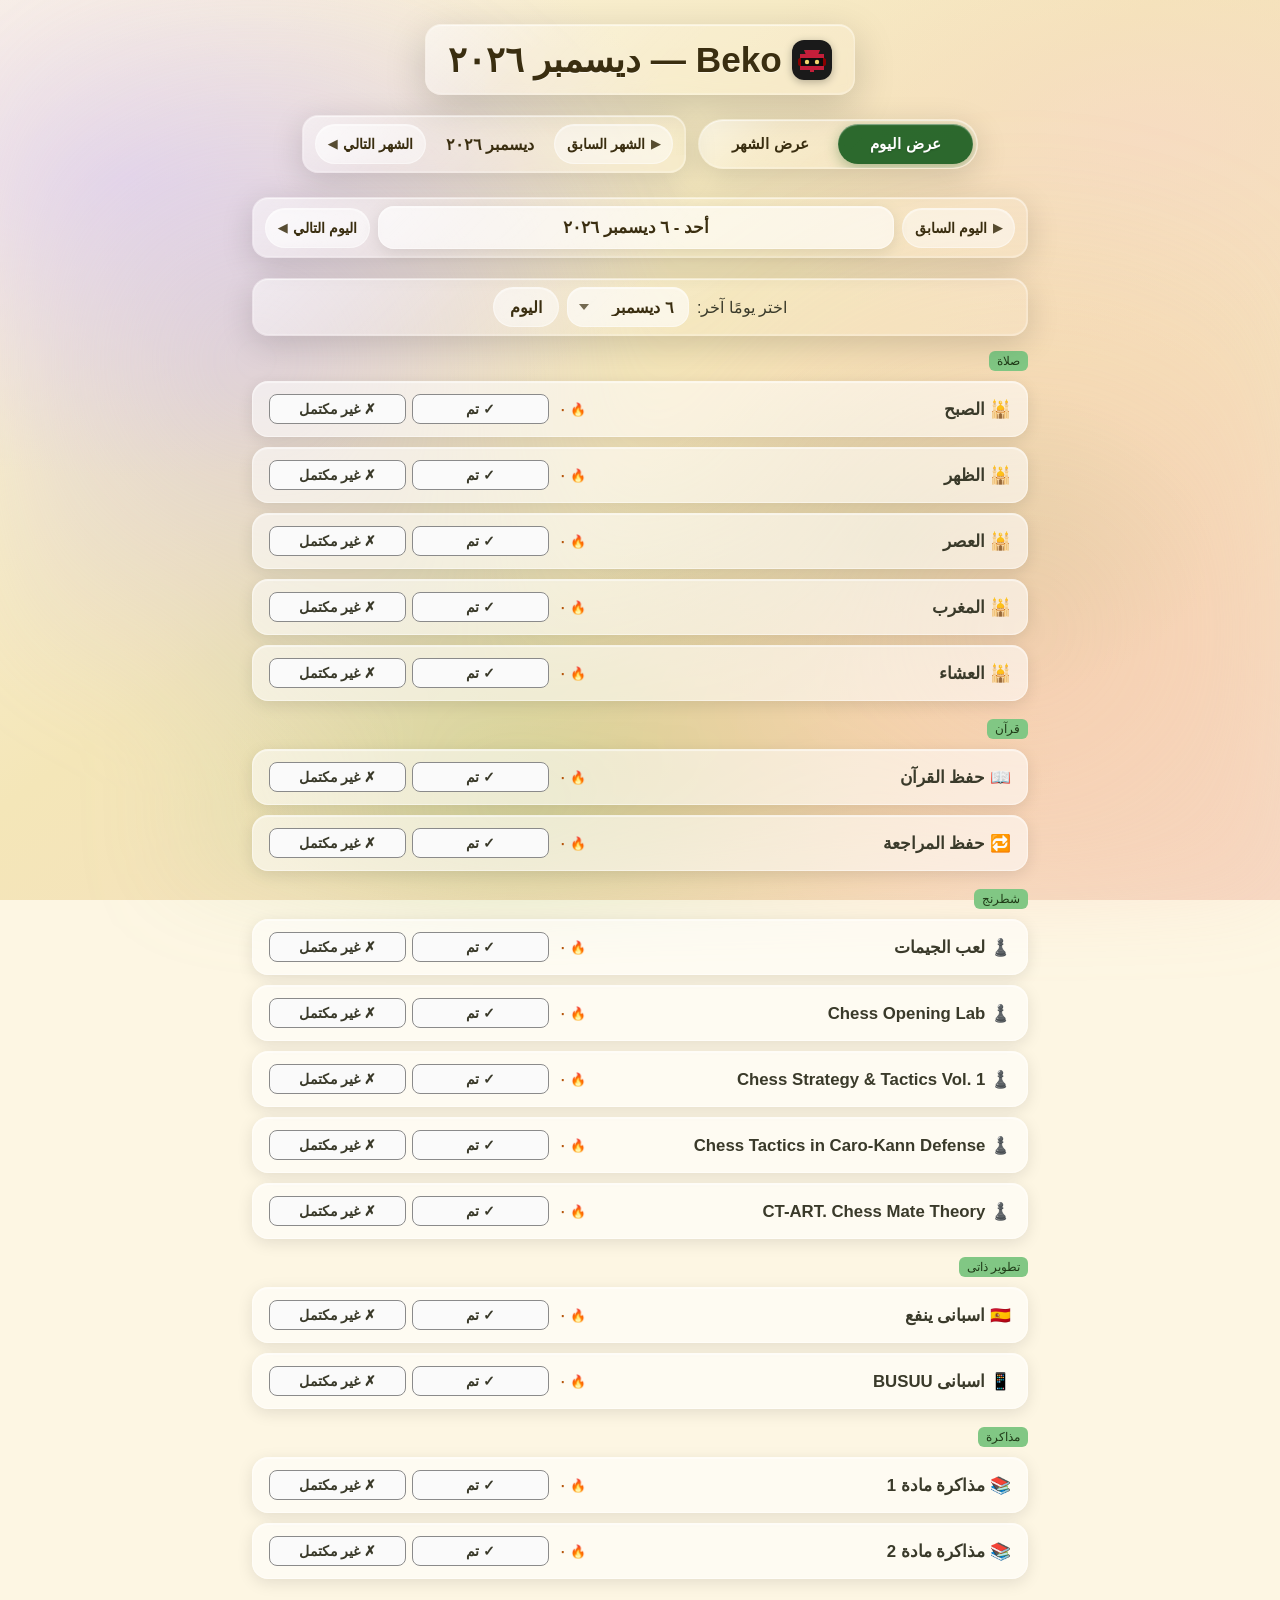
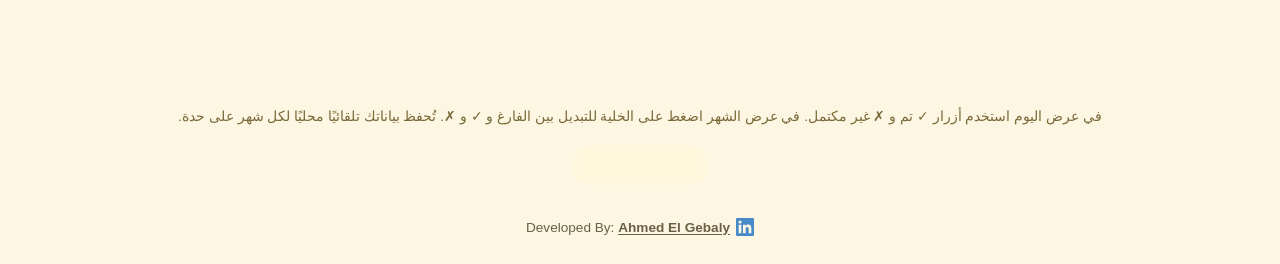
==== commit 70778c0b: "Rebrand site to Beko Tracker and remove cleaning UI Update branding and metadata to Beko Tracker (ti" ====
--- a/index.html
+++ b/index.html
@@ -3,15 +3,15 @@
 <head>
 <meta charset="UTF-8">
 <meta name="viewport" content="width=device-width, initial-scale=1.0">
-<title>Hope Community Tracker</title>
-<meta name="description" content="متتبع الشهر — تابع عاداتك يوميًا وشهريًا مع Hope Community Tracker. تتبع الإنجاز، العرض اليومي والشهري، وحفظ محلي لبياناتك.">
+<title>Beko Tracker</title>
+<meta name="description" content="متتبع الشهر — تابع عاداتك يوميًا وشهريًا مع Beko . تتبع الإنجاز، العرض اليومي والشهري، وحفظ محلي لبياناتك.">
 <meta name="theme-color" content="#1b5e20">
 
 <!-- Open Graph (Facebook, WhatsApp, Telegram) -->
 <meta property="og:type" content="website">
-<meta property="og:site_name" content="Hope Community Tracker">
+<meta property="og:site_name" content="Beko Tracker">
 <meta property="og:locale" content="ar_AR">
-<meta property="og:title" content="متتبع الشهر | Hope Community Tracker">
+<meta property="og:title" content="Beko Tracker">
 <meta property="og:description" content="تابع عاداتك يوميًا وشهريًا — عرض اليوم والشهر، ملخص الإنجاز، وحفظ محلي لبياناتك.">
 <meta property="og:url" content="https://ahmedgebaly.github.io/HopeCommunity/">
 <meta property="og:image" content="https://ahmedgebaly.github.io/HopeCommunity/og-image.jpg">
@@ -19,14 +19,14 @@
 <meta property="og:image:type" content="image/jpeg">
 <meta property="og:image:width" content="1200">
 <meta property="og:image:height" content="630">
-<meta property="og:image:alt" content="متتبع الشهر — Hope Community Tracker">
+<meta property="og:image:alt" content="Beko Tracker">
 
 <!-- Twitter / X Card -->
 <meta name="twitter:card" content="summary_large_image">
-<meta name="twitter:title" content="متتبع الشهر | Hope Community Tracker">
+<meta name="twitter:title" content="Beko Tracker">
 <meta name="twitter:description" content="تابع عاداتك يوميًا وشهريًا — عرض اليوم والشهر، ملخص الإنجاز، وحفظ محلي لبياناتك.">
 <meta name="twitter:image" content="https://ahmedgebaly.github.io/HopeCommunity/og-image.jpg">
-<meta name="twitter:image:alt" content="متتبع الشهر — Hope Community Tracker">
+<meta name="twitter:image:alt" content="Beko Tracker">
 <style>
   :root{
     --gold:#e8c46b;
@@ -198,15 +198,6 @@
   html.theme-dark .btn-today:hover{
     background:rgba(255,255,255,0.18);
   }
-  html.theme-dark .btn-cleaning{
-    background:var(--green);
-    border-color:var(--green);
-    color:#fff;
-    box-shadow:0 2px 10px rgba(0,0,0,0.35);
-  }
-  html.theme-dark .btn-cleaning:hover{
-    filter:brightness(1.15);
-  }
   html.theme-dark .select-wrap select{
     background:rgba(255,255,255,0.12);
     border-color:rgba(255,255,255,0.22);
@@ -421,16 +412,17 @@
     display:inline-flex;
     align-items:center;
     justify-content:center;
-    width:32px;
-    height:32px;
+    width:40px;
+    height:40px;
     flex-shrink:0;
-    border-radius:10px;
-    background:var(--lavender);
-    box-shadow:0 1px 3px rgba(0,0,0,0.12);
+    border-radius:12px;
+    background:transparent;
+    box-shadow:0 2px 8px rgba(0,0,0,0.28);
+    overflow:hidden;
   }
   .app-title-badge svg{
-    width:18px;
-    height:18px;
+    width:40px;
+    height:40px;
     display:block;
   }
   .top-bar{
@@ -1242,75 +1234,6 @@
     color:var(--text-dark);
     padding:4px 8px;
   }
-  .btn-cleaning{
-    display:inline-flex;
-    align-items:center;
-    justify-content:center;
-    min-height:var(--touch-min);
-    min-width:var(--touch-min);
-    padding:8px 16px;
-    border:1px solid var(--green);
-    border-radius:999px;
-    background:var(--green);
-    color:#fff;
-    font-weight:600;
-    box-shadow:0 2px 8px rgba(27,94,32,0.25);
-    transition:background-color 160ms ease, transform 0.15s ease, filter 160ms ease;
-    white-space:nowrap;
-  }
-  .btn-cleaning:hover{
-    filter:brightness(1.12);
-  }
-  .btn-cleaning:active{
-    transform:scale(0.96);
-  }
-  .cleaning-task-row{
-    display:flex;
-    align-items:center;
-    justify-content:space-between;
-    gap:10px;
-    margin-bottom:8px;
-    padding:10px 12px;
-    border-radius:var(--radius);
-    border:1px solid var(--border);
-    background:rgba(255,255,255,0.35);
-  }
-  .cleaning-task-row.is-complete{
-    opacity:0.72;
-  }
-  .cleaning-task-name{
-    flex:1;
-    min-width:0;
-    color:var(--text-dark);
-    font-size:0.95rem;
-    line-height:1.45;
-    word-break:break-word;
-  }
-  .cleaning-task-row .day-toggle-btn{
-    width:auto;
-    min-width:72px;
-    min-height:var(--touch-min);
-    flex-shrink:0;
-    padding:8px 14px;
-  }
-  .cleaning-rest-msg{
-    text-align:center;
-    color:var(--text-dark);
-    font-size:1.05rem;
-    padding:var(--space-lg) var(--space-md);
-    line-height:1.6;
-  }
-  .cleaning-modal h2{
-    padding-inline-end:2rem;
-    line-height:1.35;
-    word-break:break-word;
-  }
-  .cleaning-modal-body{
-    -webkit-overflow-scrolling:touch;
-  }
-  html.theme-dark .cleaning-task-row{
-    background:rgba(40,40,40,0.45);
-  }
   .toast{
     position:fixed;
     bottom:24px;
@@ -1444,8 +1367,8 @@
   @media(max-width:700px){
     .weekly-section.is-visible{grid-template-columns:1fr;}
     .header .app-title{font-size:1.6rem;}
-    .app-title-badge{width:28px;height:28px;border-radius:8px;}
-    .app-title-badge svg{width:16px;height:16px;}
+    .app-title-badge{width:34px;height:34px;border-radius:10px;}
+    .app-title-badge svg{width:34px;height:34px;}
     .day-view-header{
       gap:6px;
       padding:6px 8px;
@@ -1461,11 +1384,6 @@
     .day-picker-row{
       gap:8px;
       padding:8px;
-    }
-    .btn-cleaning{
-      width:100%;
-      max-width:100%;
-      justify-content:center;
     }
     .habit-cell, th.habit-col{min-width:120px;}
     .table-legend{
@@ -1518,77 +1436,6 @@
       grid-area:toggles;
       min-width:0;
       width:100%;
-    }
-    #cleaningModal.modal-overlay{
-      align-items:flex-end;
-      justify-content:stretch;
-      padding:0;
-      padding-top:env(safe-area-inset-top, 0);
-    }
-    #cleaningModal .cleaning-modal{
-      max-width:none;
-      width:100%;
-      max-height:min(92dvh, 92vh);
-      margin:0;
-      border-radius:16px 16px 0 0;
-      padding:0;
-      padding-bottom:calc(12px + env(safe-area-inset-bottom, 0px));
-      display:flex;
-      flex-direction:column;
-      overflow:hidden;
-      box-shadow:0 -8px 32px rgba(0,0,0,0.2);
-    }
-    #cleaningModal .cleaning-modal h2{
-      position:sticky;
-      top:0;
-      z-index:2;
-      margin:0;
-      padding:16px 48px 12px 16px;
-      font-size:1.05rem;
-      background:var(--cardbg);
-      border-bottom:1px solid var(--border);
-    }
-    #cleaningModal .cleaning-modal .modal-close{
-      top:10px;
-      left:8px;
-      z-index:3;
-      min-width:44px;
-      min-height:44px;
-      font-size:1.6rem;
-      display:inline-flex;
-      align-items:center;
-      justify-content:center;
-    }
-    #cleaningModal .cleaning-modal-body{
-      overflow-y:auto;
-      overscroll-behavior:contain;
-      padding:12px 14px 8px;
-      flex:1;
-      min-height:0;
-      -webkit-overflow-scrolling:touch;
-    }
-    #cleaningModal .modal-section{
-      margin-bottom:14px;
-      padding-bottom:12px;
-    }
-    #cleaningModal .modal-section h3{
-      font-size:0.95rem;
-      margin-bottom:10px;
-    }
-    #cleaningModal .cleaning-task-row{
-      flex-wrap:wrap;
-      gap:8px;
-      padding:12px;
-      margin-bottom:10px;
-    }
-    #cleaningModal .cleaning-task-row .day-toggle-btn{
-      min-width:88px;
-      min-height:44px;
-      font-size:0.95rem;
-    }
-    #cleaningModal .cleaning-rest-msg{
-      padding:28px 12px;
-      font-size:1rem;
     }
   }
 </style>
@@ -1607,17 +1454,21 @@
 
 <div class="header">
   <h1 class="app-title liquid-glass">
-    <span class="app-title-badge" aria-hidden="true">
-      <svg viewBox="0 0 24 24" fill="none" xmlns="http://www.w3.org/2000/svg" aria-hidden="true">
-        <path d="M7 3v2M17 3v2" stroke="#fff" stroke-width="2" stroke-linecap="round"/>
-        <rect x="4" y="5" width="16" height="15" rx="3" fill="#fff"/>
-        <path d="M4 10h16" stroke="#c4b5e0" stroke-width="1.5"/>
-        <rect x="7.5" y="13" width="2.5" height="2.5" rx="0.5" fill="#c4b5e0"/>
-        <rect x="11" y="13" width="2.5" height="2.5" rx="0.5" fill="#c4b5e0"/>
-        <rect x="14.5" y="13" width="2.5" height="2.5" rx="0.5" fill="#c4b5e0"/>
+    <span class="app-title-badge" aria-hidden="true" title="Ninjago">
+      <svg viewBox="0 0 40 40" fill="none" xmlns="http://www.w3.org/2000/svg" aria-hidden="true">
+        <!-- Ninjago-inspired ninja mark (fan art style, not official LEGO) -->
+        <rect width="40" height="40" rx="8" fill="#1a1a1a"/>
+        <path d="M8 14h24v16H8z" fill="#c41e3a"/>
+        <path d="M8 18h24v8H8z" fill="#0d0d0d"/>
+        <circle cx="15" cy="22" r="2.2" fill="#f5d76e"/>
+        <circle cx="25" cy="22" r="2.2" fill="#f5d76e"/>
+        <path d="M12 10h16l-2 5H14l-2-5z" fill="#c41e3a"/>
+        <path d="M18 28h4v4h-4z" fill="#c41e3a"/>
+        <path d="M6 20c0-1 1-2 2-2h1v8H8c-1 0-2-1-2-2v-4z" fill="#8b0000"/>
+        <path d="M34 20c0-1-1-2-2-2h-1v8h1c1 0 2-1 2-2v-4z" fill="#8b0000"/>
       </svg>
     </span>
-    <span id="appTitle">متتبع الشهر</span>
+    <span id="appTitle">Beko Tracker</span>
   </h1>
 </div>
 
@@ -1655,7 +1506,6 @@
       <select id="daySelect"></select>
     </div>
     <button type="button" id="goTodayBtn" class="btn-today">اليوم</button>
-    <button type="button" id="cleaningTasksBtn" class="btn-cleaning">مهام التنظيف</button>
   </div>
   <div class="day-habit-list" id="dayHabitList"></div>
   <div class="day-total liquid-glass" id="dayTotal"></div>
@@ -1716,14 +1566,6 @@
   </span>
 </footer>
 
-<div class="modal-overlay" id="cleaningModal" role="dialog" aria-modal="true" aria-labelledby="cleaningTitle">
-  <div class="modal cleaning-modal">
-    <button type="button" class="modal-close" id="closeCleaningBtn" aria-label="إغلاق">×</button>
-    <h2 id="cleaningTitle">مهام التنظيف</h2>
-    <div id="cleaningModalBody" class="cleaning-modal-body"></div>
-  </div>
-</div>
-
 <div class="modal-overlay" id="settingsModal" role="dialog" aria-modal="true" aria-labelledby="settingsTitle">
   <div class="modal">
     <button type="button" class="modal-close" id="closeSettingsBtn" aria-label="إغلاق">×</button>
@@ -1772,72 +1614,10 @@
   <div class="celebration-banner" id="celebrationBanner">🎉 أحسنت! ١٠٠٪</div>
 </div>
 
+<script src="Beko.js"></script>
 <script>
 const MONTH_NAMES = ["يناير","فبراير","مارس","أبريل","مايو","يونيو","يوليو","أغسطس","سبتمبر","أكتوبر","نوفمبر","ديسمبر"];
 const DAY_NAMES = ["أحد","إثنين","ثلاثاء","أربعاء","خميس","جمعة","سبت"];
-
-const CLEANING_ROOMS = [
-  {id:"reception", name:"غرفة الاستقبال"},
-  {id:"kids", name:"غرفة الأطفال"},
-  {id:"kitchen", name:"المطبخ"},
-  {id:"bedroom", name:"غرفة النوم"}
-];
-
-/** Schedule by Date.getDay(): 0=أحد … 6=سبت. Friday (5) = rest day. */
-const CLEANING_SCHEDULE = {
-  6: {
-    reception: ["روتين بداية الاسبوع"],
-    kids: ["روتين بداية الأسبوع"],
-    kitchen: ["روتين بداية الاسبوع"],
-    bedroom: ["روتين بداية الاسبوع"]
-  },
-  0: {
-    reception: ["الحمام"],
-    kids: ["الحمام", "تنظيف الغسالة"],
-    kitchen: ["الحمام", "فرز ادوات غسيل الاسنان"],
-    bedroom: ["الحمام", "فرز مواد التنظيف"]
-  },
-  1: {
-    reception: ["مدخل البيت", "البلكونة", "فرز دورى للأحذية"],
-    kids: ["الدولاب فرز الملابس", "تجهيز رف ملابس المدرسة"],
-    kitchen: ["الرفوف العلوية", "البوتاجاز"],
-    bedroom: ["الدولاب", "فرز الملابس"]
-  },
-  2: {
-    reception: ["غرفة المعيشة"],
-    kids: ["اللعب", "كتب", "المكتب", "تجهيز ادوات المدرسة"],
-    kitchen: ["الرفوف السفلية", "الثلاجة"],
-    bedroom: ["التسريحة", "كومود", "سرير", "شنط اليد فرز"]
-  },
-  3: {
-    reception: ["السفرة", "حوائط و مفاتيح الكهرباء", "ارضيات"],
-    kids: ["حوائط و مفاتيح الكهرباء", "شباك و ارضيات"],
-    kitchen: ["اجهزة المطبخ", "الشفاط", "الاكياس البلاسستيك"],
-    bedroom: ["حوائط و مفاتيح الكهرباء", "شباك و ارضيات", "فرز التوك و الاكسسوارات"]
-  },
-  4: {
-    reception: ["Spare Day", "تغيير الملايات"],
-    kids: ["Spare Day", "تغيير الملايات"],
-    kitchen: ["حوائط و ارضيات", "تغيير الملايات"],
-    bedroom: ["Spare Day", "تغيير الملايات"]
-  }
-};
-
-const DEFAULT_HABITS = [
-  {name:"تنظيف", cat:"الصباح", icon:"🧹"},
-  {name:"رياضة جماعية", cat:"الصباح", icon:"🏃"},
-  {name:"ساعة بدون هاتف", cat:"الظهر", icon:"📵"},
-  {name:"ترتيب مطبخ", cat:"الظهر", icon:"🍽️"},
-  {name:"قيمة ونشاط", cat:"تطويري", icon:"✋"},
-  {name:"خطوة الهدف", cat:"تطويري", icon:"📈"},
-  {name:"محاضرة", cat:"تطويري", icon:"🎧"},
-  {name:"إعادة الضبط", cat:"قبل النوم", icon:"📋"},
-  {name:"اللمسة الواحدة", cat:"قبل النوم", icon:"🤲"},
-  {name:"تدوين وامتنان", cat:"قبل النوم", icon:"📝"},
-  {name:"رعاية ذاتية", cat:"قبل النوم", icon:"🧖", points:0},
-  {name:"إرسال تودو", cat:"قبل النوم", icon:"📤", points:0},
-  {name:"صلوات", cat:"قبل النوم", icon:"🕌", points:0}
-];
 
 const MARK_SYMBOL = {"":"", "check":"✓", "x":"✗"};
 const MARK_CLASS = {"":"", "check":"mark-check", "x":"mark-x"};
@@ -2150,8 +1930,6 @@
   longestStreaks: {}
 };
 
-let cleaningState = {marks: {}};
-
 let currentDay = new Date().getDate();
 let viewMode = "day";
 let weeklyBuiltFor = null;
@@ -2188,11 +1966,7 @@
 }
 
 function storageKey(year, month){
-  return `tracker_${year}_${String(month+1).padStart(2,'0')}`;
-}
-
-function cleaningStorageKey(year, month){
-  return `cleaning_${year}_${String(month+1).padStart(2,'0')}`;
+  return `beko_tracker_${year}_${String(month+1).padStart(2,'0')}`;
 }
 
 function daysInMonth(year, month){
@@ -2403,28 +2177,7 @@
   }
   ensureLongestStreaks();
   weeklyBuiltFor = null;
-  loadCleaningState();
   renderAll();
-}
-
-function loadCleaningState(){
-  const {year, month} = getCurrentYearMonth();
-  const raw = localStorage.getItem(cleaningStorageKey(year, month));
-  if(raw){
-    try{
-      const parsed = JSON.parse(raw);
-      cleaningState = {marks: parsed.marks || {}};
-    }catch(e){
-      cleaningState = {marks: {}};
-    }
-  } else {
-    cleaningState = {marks: {}};
-  }
-}
-
-function saveCleaningState(){
-  const {year, month} = getCurrentYearMonth();
-  safeSetItem(cleaningStorageKey(year, month), JSON.stringify(cleaningState));
 }
 
 function safeSetItem(key, value){
@@ -2460,7 +2213,7 @@
   const label = `${MONTH_NAMES[month]} ${toArabicDigits(year)}`;
   const title = document.getElementById('appTitle');
   if(title){
-    title.textContent = `متتبع شهر ${label}`;
+    title.textContent = `Beko — ${label}`;
   }
   const monthNav = document.getElementById('monthNavTitle');
   if(monthNav) monthNav.textContent = label;
@@ -2838,85 +2591,6 @@
   document.getElementById('settingsModal').classList.remove('is-open');
 }
 
-function isCleaningModalOpen(){
-  return document.getElementById('cleaningModal').classList.contains('is-open');
-}
-
-function openCleaningModal(){
-  document.getElementById('cleaningModal').classList.add('is-open');
-  renderCleaningModal();
-}
-
-function closeCleaningModal(){
-  document.getElementById('cleaningModal').classList.remove('is-open');
-}
-
-function cleaningMarkKey(roomId, taskIdx, day){
-  return `${roomId}_${taskIdx}_${day}`;
-}
-
-function renderCleaningModal(){
-  if(!isCleaningModalOpen()) return;
-
-  const {year, month} = getCurrentYearMonth();
-  const nDays = daysInMonth(year, month);
-  if(currentDay > nDays) currentDay = nDays;
-  if(currentDay < 1) currentDay = 1;
-
-  const weekday = new Date(year, month, currentDay).getDay();
-  const title = document.getElementById('cleaningTitle');
-  title.textContent =
-    `مهام التنظيف — ${DAY_NAMES[weekday]} - ${toArabicDigits(currentDay)} ${MONTH_NAMES[month]} ${toArabicDigits(year)}`;
-
-  const body = document.getElementById('cleaningModalBody');
-  body.innerHTML = "";
-
-  const daySchedule = CLEANING_SCHEDULE[weekday];
-  if(!daySchedule){
-    const rest = document.createElement('div');
-    rest.className = "cleaning-rest-msg";
-    rest.textContent = "يوم راحة — لا مهام تنظيف مجدولة";
-    body.appendChild(rest);
-    return;
-  }
-
-  CLEANING_ROOMS.forEach(room => {
-    const tasks = daySchedule[room.id] || [];
-    if(!tasks.length) return;
-
-    const section = document.createElement('div');
-    section.className = "modal-section";
-    const heading = document.createElement('h3');
-    heading.textContent = room.name;
-    section.appendChild(heading);
-
-    tasks.forEach((taskName, taskIdx) => {
-      const key = cleaningMarkKey(room.id, taskIdx, currentDay);
-      const mark = cleaningState.marks[key] === "check" ? "check" : "";
-      const row = document.createElement('div');
-      row.className = "cleaning-task-row" + (mark === "check" ? " is-complete" : "");
-      row.innerHTML = `
-        <span class="cleaning-task-name">${escapeAttr(taskName)}</span>
-        <button type="button" class="day-toggle-btn ${mark==='check'?'active-check':''}" data-cleaning-key="${key}" aria-pressed="${mark==='check'}">✓ تم</button>
-      `;
-      section.appendChild(row);
-    });
-
-    body.appendChild(section);
-  });
-
-  body.querySelectorAll('[data-cleaning-key]').forEach(btn => {
-    btn.addEventListener('click', () => {
-      const key = btn.dataset.cleaningKey;
-      const current = cleaningState.marks[key] === "check" ? "check" : "";
-      if(current === "check") delete cleaningState.marks[key];
-      else cleaningState.marks[key] = "check";
-      saveCleaningState();
-      renderCleaningModal();
-    });
-  });
-}
-
 function renderHabitManageList(){
   const list = document.getElementById('habitManageList');
   if(!list) return;
@@ -3019,8 +2693,6 @@
   document.getElementById('dayTotal').textContent = possibleDayPoints
     ? `نقاط اليوم: ${formatEarnedPossible(earnedPoints, possibleDayPoints)}`
     : `نقاط اليوم: ${toArabicDigits(earnedPoints)}`;
-
-  if(isCleaningModalOpen()) renderCleaningModal();
 }
 
 function renderMonthSummary(){
@@ -3145,14 +2817,8 @@
 document.getElementById('settingsModal').addEventListener('click', (e) => {
   if(e.target.id === 'settingsModal') closeSettings();
 });
-document.getElementById('cleaningTasksBtn').addEventListener('click', openCleaningModal);
-document.getElementById('closeCleaningBtn').addEventListener('click', closeCleaningModal);
-document.getElementById('cleaningModal').addEventListener('click', (e) => {
-  if(e.target.id === 'cleaningModal') closeCleaningModal();
-});
 document.addEventListener('keydown', (e) => {
   if(e.key === 'Escape'){
-    closeCleaningModal();
     closeSettings();
   }
 });
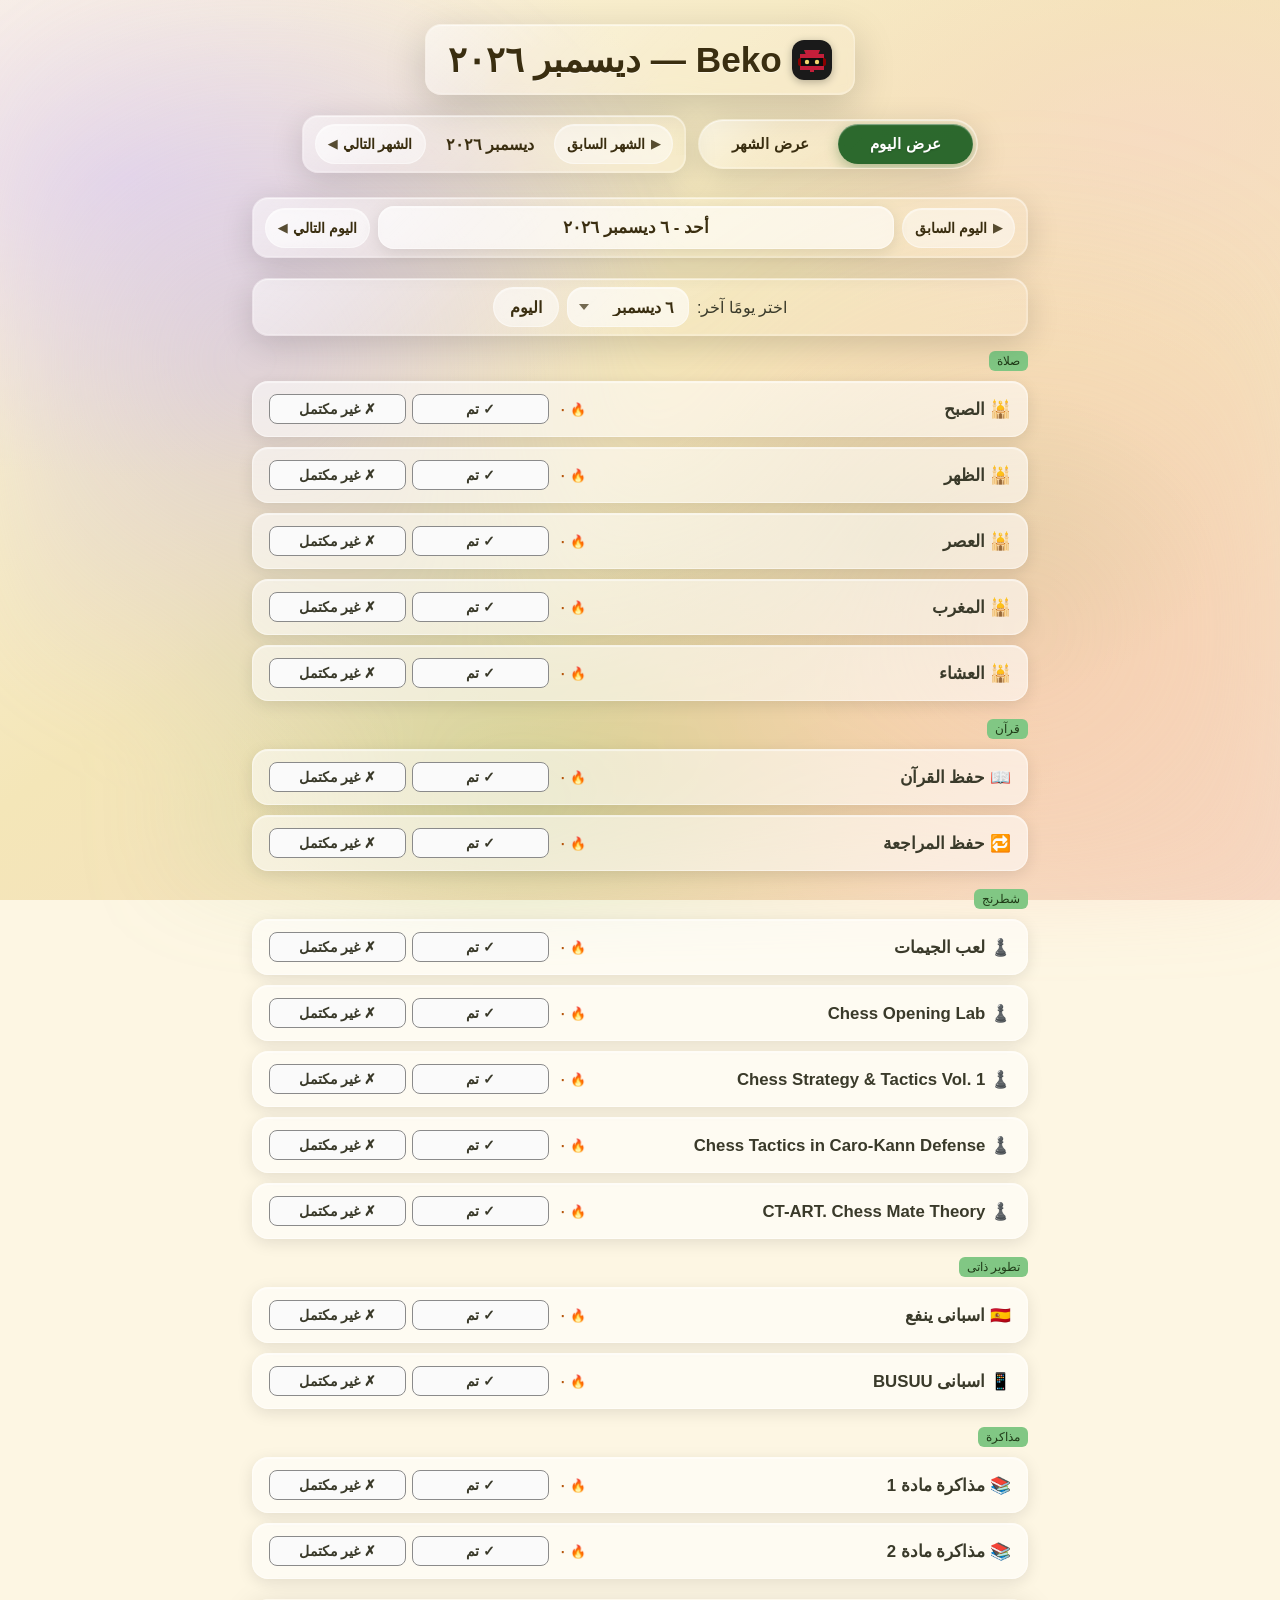
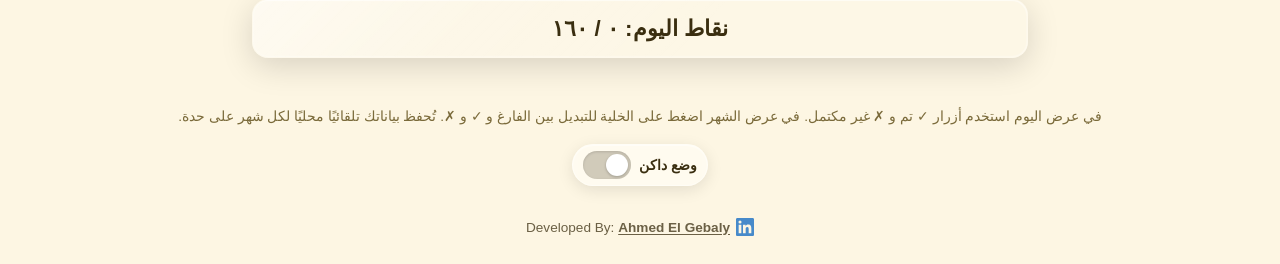
==== commit fee3a5b7: "Update OG metadata and images for Trackers Update Open Graph and Twitter meta tags to use the Tracke" ====
--- a/index.html
+++ b/index.html
@@ -13,9 +13,9 @@
 <meta property="og:locale" content="ar_AR">
 <meta property="og:title" content="Beko Tracker">
 <meta property="og:description" content="تابع عاداتك يوميًا وشهريًا — عرض اليوم والشهر، ملخص الإنجاز، وحفظ محلي لبياناتك.">
-<meta property="og:url" content="https://ahmedgebaly.github.io/HopeCommunity/">
-<meta property="og:image" content="https://ahmedgebaly.github.io/HopeCommunity/og-image.jpg">
-<meta property="og:image:secure_url" content="https://ahmedgebaly.github.io/HopeCommunity/og-image.jpg">
+<meta property="og:url" content="https://ahmedgebaly.github.io/Trackers/">
+<meta property="og:image" content="https://ahmedgebaly.github.io/Trackers/og-image.jpg">
+<meta property="og:image:secure_url" content="https://ahmedgebaly.github.io/Trackers/og-image.jpg">
 <meta property="og:image:type" content="image/jpeg">
 <meta property="og:image:width" content="1200">
 <meta property="og:image:height" content="630">
@@ -25,7 +25,7 @@
 <meta name="twitter:card" content="summary_large_image">
 <meta name="twitter:title" content="Beko Tracker">
 <meta name="twitter:description" content="تابع عاداتك يوميًا وشهريًا — عرض اليوم والشهر، ملخص الإنجاز، وحفظ محلي لبياناتك.">
-<meta name="twitter:image" content="https://ahmedgebaly.github.io/HopeCommunity/og-image.jpg">
+<meta name="twitter:image" content="https://ahmedgebaly.github.io/Trackers/og-image.jpg">
 <meta name="twitter:image:alt" content="Beko Tracker">
 <style>
   :root{
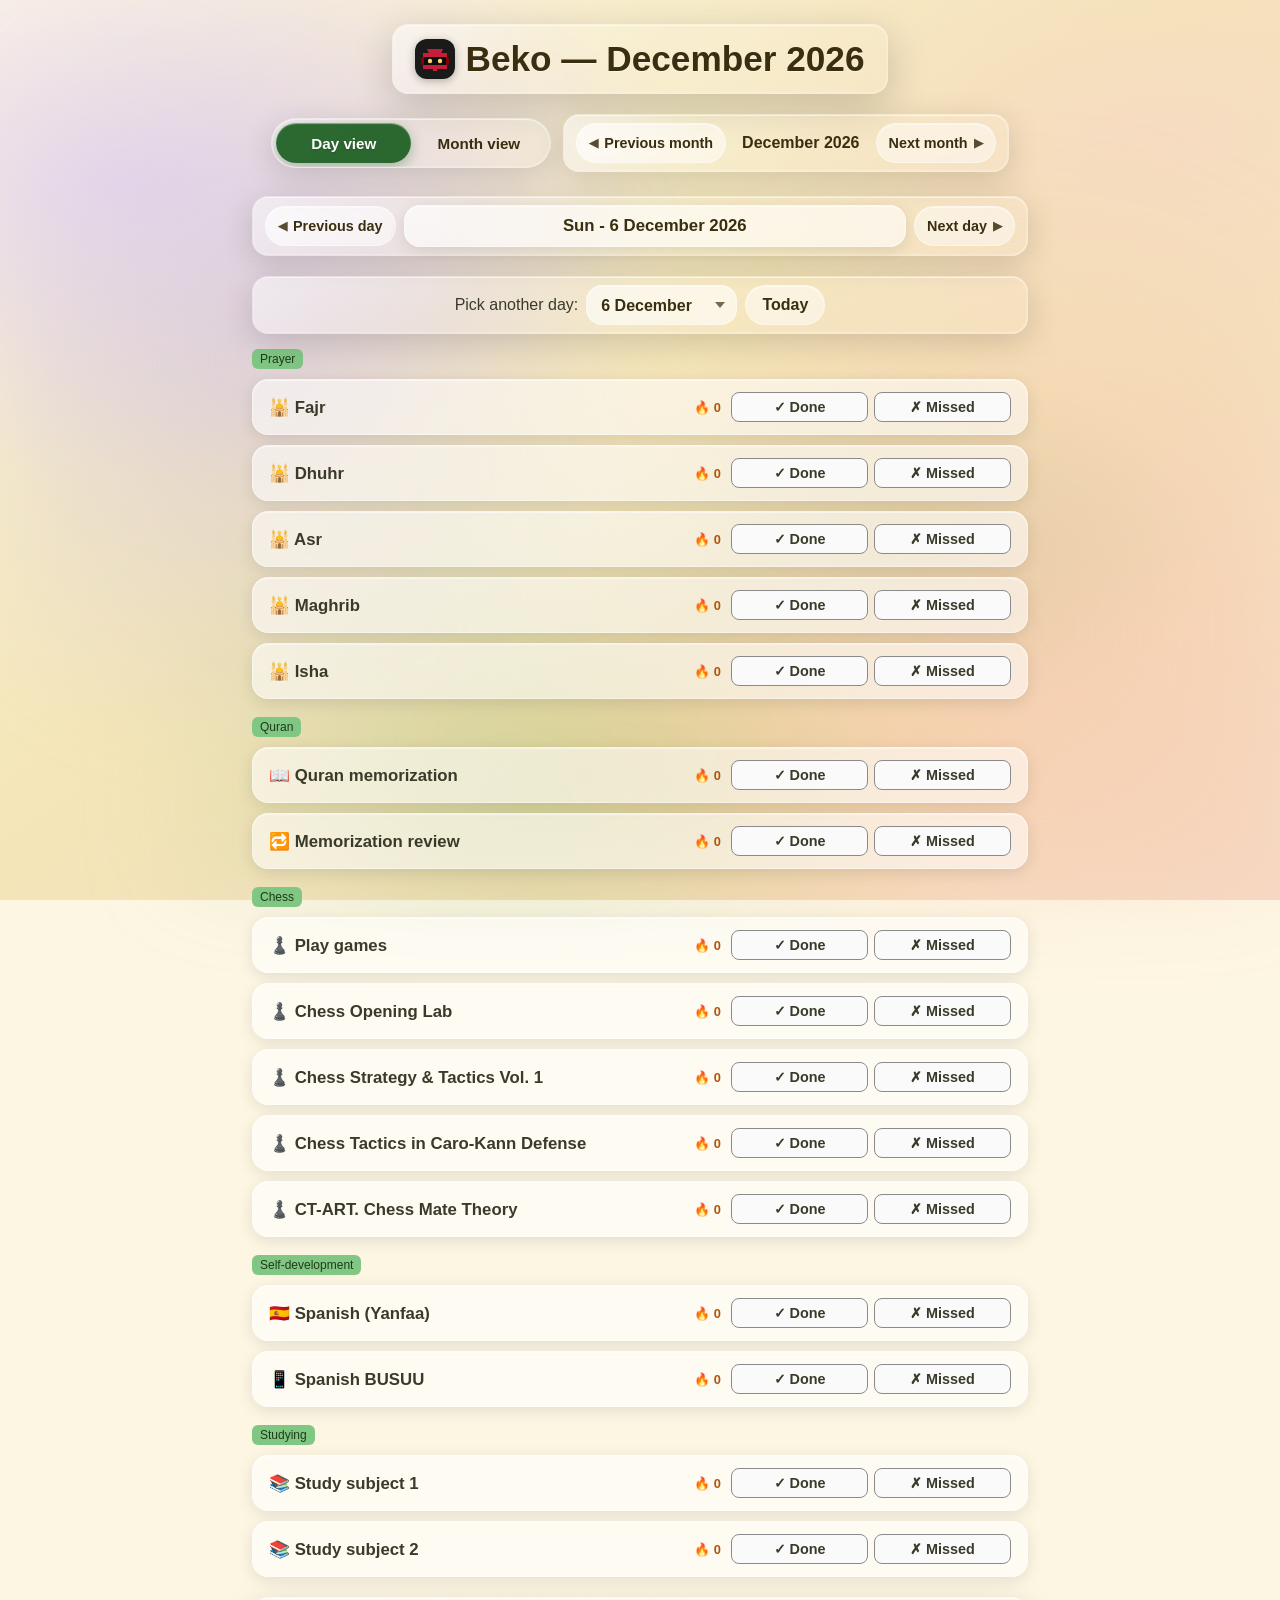
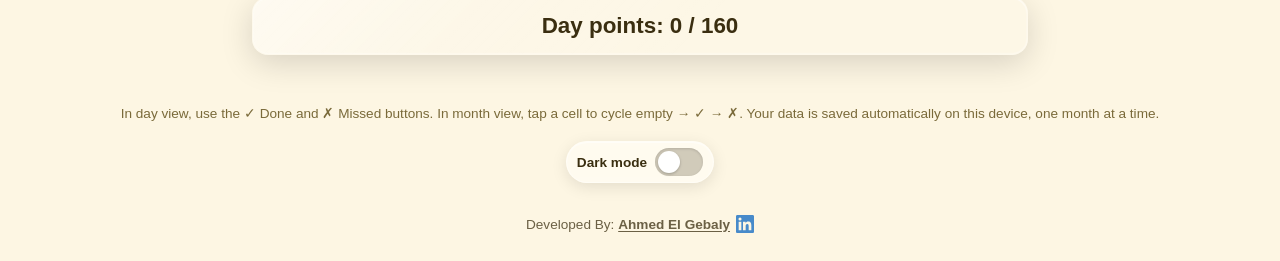
==== commit f3c04a62: "Localize UI to English and switch to LTR Translate app strings from Arabic to English and change doc" ====
--- a/index.html
+++ b/index.html
@@ -1,18 +1,18 @@
 <!DOCTYPE html>
-<html lang="ar" dir="rtl">
+<html lang="en" dir="ltr">
 <head>
 <meta charset="UTF-8">
 <meta name="viewport" content="width=device-width, initial-scale=1.0">
 <title>Beko Tracker</title>
-<meta name="description" content="متتبع الشهر — تابع عاداتك يوميًا وشهريًا مع Beko . تتبع الإنجاز، العرض اليومي والشهري، وحفظ محلي لبياناتك.">
+<meta name="description" content="Monthly habit tracker — track your habits daily and monthly with Beko. Follow progress, day and month views, and local saving for your data.">
 <meta name="theme-color" content="#1b5e20">
 
 <!-- Open Graph (Facebook, WhatsApp, Telegram) -->
 <meta property="og:type" content="website">
 <meta property="og:site_name" content="Beko Tracker">
-<meta property="og:locale" content="ar_AR">
+<meta property="og:locale" content="en_US">
 <meta property="og:title" content="Beko Tracker">
-<meta property="og:description" content="تابع عاداتك يوميًا وشهريًا — عرض اليوم والشهر، ملخص الإنجاز، وحفظ محلي لبياناتك.">
+<meta property="og:description" content="Track your habits daily and monthly — day and month views, progress summary, and local saving for your data.">
 <meta property="og:url" content="https://ahmedgebaly.github.io/Trackers/">
 <meta property="og:image" content="https://ahmedgebaly.github.io/Trackers/og-image.jpg">
 <meta property="og:image:secure_url" content="https://ahmedgebaly.github.io/Trackers/og-image.jpg">
@@ -24,7 +24,7 @@
 <!-- Twitter / X Card -->
 <meta name="twitter:card" content="summary_large_image">
 <meta name="twitter:title" content="Beko Tracker">
-<meta name="twitter:description" content="تابع عاداتك يوميًا وشهريًا — عرض اليوم والشهر، ملخص الإنجاز، وحفظ محلي لبياناتك.">
+<meta name="twitter:description" content="Track your habits daily and monthly — day and month views, progress summary, and local saving for your data.">
 <meta name="twitter:image" content="https://ahmedgebaly.github.io/Trackers/og-image.jpg">
 <meta name="twitter:image:alt" content="Beko Tracker">
 <style>
@@ -670,14 +670,14 @@
     z-index:3;
   }
   .habit-cell, th.habit-col{
-    text-align:right;
-    padding-right:10px;
+    text-align:left;
+    padding-left:10px;
     font-weight:bold;
     background:#fffaf0;
     min-width:160px;
     white-space:nowrap;
     position:sticky;
-    right:0;
+    left:0;
     z-index:1;
     backdrop-filter:none;
     -webkit-backdrop-filter:none;
@@ -785,7 +785,7 @@
     padding:8px 12px;
   }
   .cat-group-row .cat-group-label{
-    text-align:right;
+    text-align:left;
     z-index:1;
     box-shadow:-1px 0 0 rgba(232,240,228,0.95), 1px 0 0 rgba(232,240,228,0.95);
   }
@@ -1346,7 +1346,7 @@
       overflow:hidden;
       text-overflow:ellipsis;
       position:sticky;
-      right:0;
+      left:0;
     }
     .day-cell{
       min-width:0;
@@ -1473,39 +1473,39 @@
 </div>
 
 <div class="top-bar">
-  <div class="view-toggle liquid-glass" id="viewToggle" data-mode="day" role="group" aria-label="طريقة العرض">
+  <div class="view-toggle liquid-glass" id="viewToggle" data-mode="day" role="group" aria-label="View mode">
     <span class="view-toggle-pill" aria-hidden="true"></span>
-    <button class="view-toggle-btn" id="showDayBtn" type="button" aria-pressed="true">عرض اليوم</button>
-    <button class="view-toggle-btn" id="showMonthBtn" type="button" aria-pressed="false">عرض الشهر</button>
+    <button class="view-toggle-btn" id="showDayBtn" type="button" aria-pressed="true">Day view</button>
+    <button class="view-toggle-btn" id="showMonthBtn" type="button" aria-pressed="false">Month view</button>
   </div>
-  <div class="month-nav-bar liquid-glass" aria-label="التنقل بين الشهور">
+  <div class="month-nav-bar liquid-glass" aria-label="Month navigation">
     <button type="button" id="prevMonthBtn" class="nav-step-btn">
-      <span class="nav-step-icon" aria-hidden="true">▶</span> الشهر السابق
+      <span class="nav-step-icon" aria-hidden="true">◀</span> Previous month
     </button>
     <span id="monthNavTitle" class="month-nav-label"></span>
     <button type="button" id="nextMonthBtn" class="nav-step-btn">
-      الشهر التالي <span class="nav-step-icon" aria-hidden="true">◀</span>
+      Next month <span class="nav-step-icon" aria-hidden="true">▶</span>
     </button>
   </div>
-  <button type="button" id="settingsBtn" class="theme-toggle liquid-glass-lite" style="display: none;" aria-label="الإعدادات">⚙ الإعدادات</button>
+  <button type="button" id="settingsBtn" class="theme-toggle liquid-glass-lite" style="display: none;" aria-label="Settings">⚙ Settings</button>
 </div>
 
 <div class="day-view" id="dayView">
   <div class="day-view-header liquid-glass">
     <button type="button" id="prevDayBtn" class="nav-step-btn">
-      <span class="nav-step-icon" aria-hidden="true">▶</span> اليوم السابق
+      <span class="nav-step-icon" aria-hidden="true">◀</span> Previous day
     </button>
     <h2 id="dayViewTitle" class="day-date-chip liquid-glass-lite"></h2>
     <button type="button" id="nextDayBtn" class="nav-step-btn">
-      اليوم التالي <span class="nav-step-icon" aria-hidden="true">◀</span>
+      Next day <span class="nav-step-icon" aria-hidden="true">▶</span>
     </button>
   </div>
   <div class="day-picker-row liquid-glass">
-    <label for="daySelect">اختر يومًا آخر:</label>
+    <label for="daySelect">Pick another day:</label>
     <div class="select-wrap">
       <select id="daySelect"></select>
     </div>
-    <button type="button" id="goTodayBtn" class="btn-today">اليوم</button>
+    <button type="button" id="goTodayBtn" class="btn-today">Today</button>
   </div>
   <div class="day-habit-list" id="dayHabitList"></div>
   <div class="day-total liquid-glass" id="dayTotal"></div>
@@ -1515,9 +1515,9 @@
   <div class="month-heatmap-shell">
     <div class="table-legend-bar" id="tableLegendBar">
       <div class="table-legend" aria-hidden="true">
-        <span><span class="legend-swatch empty"></span> غير محدد</span>
-        <span><span class="legend-swatch done"></span> ✓ تم</span>
-        <span><span class="legend-swatch missed">✗</span> غير مكتمل</span>
+        <span><span class="legend-swatch empty"></span> Unmarked</span>
+        <span><span class="legend-swatch done"></span> ✓ Done</span>
+        <span><span class="legend-swatch missed">✗</span> Missed</span>
       </div>
     </div>
     <div class="table-wrap liquid-glass heatmap-glass">
@@ -1532,7 +1532,7 @@
 
   <div class="month-summary" id="monthSummary">
     <div class="month-summary-card liquid-glass">
-      <h3>ملخص إنجاز الشهر لكل عادة</h3>
+      <h3>Monthly progress by habit</h3>
       <div id="monthSummaryList"></div>
     </div>
   </div>
@@ -1541,12 +1541,12 @@
 </div>
 
 <div class="footer-note" id="footerNote">
-  في عرض اليوم استخدم أزرار ✓ تم و ✗ غير مكتمل. في عرض الشهر اضغط على الخلية للتبديل بين الفارغ و ✓ و ✗. تُحفظ بياناتك تلقائيًا محليًا لكل شهر على حدة.
+  In day view, use the ✓ Done and ✗ Missed buttons. In month view, tap a cell to cycle empty → ✓ → ✗. Your data is saved automatically on this device, one month at a time.
 </div>
 
 <div class="theme-switch-wrap">
   <label class="theme-switch liquid-glass-lite" for="themeToggle">
-    <span class="theme-switch-label" id="themeSwitchLabel">وضع داكن</span>
+    <span class="theme-switch-label" id="themeSwitchLabel">Dark mode</span>
     <input type="checkbox" id="themeToggle" role="switch" aria-checked="false">
     <span class="theme-switch-track" aria-hidden="true"></span>
   </label>
@@ -1568,40 +1568,40 @@
 
 <div class="modal-overlay" id="settingsModal" role="dialog" aria-modal="true" aria-labelledby="settingsTitle">
   <div class="modal">
-    <button type="button" class="modal-close" id="closeSettingsBtn" aria-label="إغلاق">×</button>
-    <h2 id="settingsTitle">الإعدادات</h2>
+    <button type="button" class="modal-close" id="closeSettingsBtn" aria-label="Close">×</button>
+    <h2 id="settingsTitle">Settings</h2>
 
     <div class="modal-section">
-      <h3>الفترة</h3>
+      <h3>Period</h3>
       <div class="modal-row">
-        <label>الشهر:
+        <label>Month:
           <select id="monthSelect"></select>
         </label>
-        <label>السنة:
+        <label>Year:
           <input type="number" id="yearInput" value="2026" min="2000" max="2100" style="width:90px;">
         </label>
-        <button class="primary" type="button" id="loadBtn">تحميل</button>
-        <button class="danger" type="button" id="resetBtn">مسح بيانات الشهر</button>
+        <button class="primary" type="button" id="loadBtn">Load</button>
+        <button class="danger" type="button" id="resetBtn">Clear month data</button>
       </div>
     </div>
 
     <div class="modal-section">
-      <h3>البيانات</h3>
+      <h3>Data</h3>
       <div class="modal-row">
-        <button type="button" id="exportBtn">تصدير JSON</button>
-        <button type="button" id="importBtn">استيراد JSON</button>
+        <button type="button" id="exportBtn">Export JSON</button>
+        <button type="button" id="importBtn">Import JSON</button>
         <input type="file" id="importFile" accept=".json" style="display:none;">
       </div>
     </div>
 
     <div class="modal-section">
-      <h3>العادات</h3>
+      <h3>Habits</h3>
       <div class="habit-manager">
         <div class="row">
-          <input type="text" id="newHabitName" placeholder="اسم عادة جديدة" style="flex:2;min-width:120px;">
-          <input type="text" id="newHabitCat" placeholder="التصنيف (مثال: الصباح)" style="flex:1;min-width:100px;">
-          <input type="text" id="newHabitIcon" placeholder="إيموجي" style="width:70px;">
-          <button class="primary" type="button" id="addHabitBtn">إضافة عادة</button>
+          <input type="text" id="newHabitName" placeholder="New habit name" style="flex:2;min-width:120px;">
+          <input type="text" id="newHabitCat" placeholder="Category (e.g. Morning)" style="flex:1;min-width:100px;">
+          <input type="text" id="newHabitIcon" placeholder="Emoji" style="width:70px;">
+          <button class="primary" type="button" id="addHabitBtn">Add habit</button>
         </div>
         <div class="habit-list-manage" id="habitManageList"></div>
       </div>
@@ -1611,17 +1611,17 @@
 
 <div class="toast" id="toast" role="status" aria-live="polite"></div>
 <div class="celebration-overlay" id="celebrationOverlay" aria-hidden="true">
-  <div class="celebration-banner" id="celebrationBanner">🎉 أحسنت! ١٠٠٪</div>
+  <div class="celebration-banner" id="celebrationBanner">🎉 Well done! 100%</div>
 </div>
 
 <script src="Beko.js"></script>
 <script>
-const MONTH_NAMES = ["يناير","فبراير","مارس","أبريل","مايو","يونيو","يوليو","أغسطس","سبتمبر","أكتوبر","نوفمبر","ديسمبر"];
-const DAY_NAMES = ["أحد","إثنين","ثلاثاء","أربعاء","خميس","جمعة","سبت"];
+const MONTH_NAMES = ["January","February","March","April","May","June","July","August","September","October","November","December"];
+const DAY_NAMES = ["Sun","Mon","Tue","Wed","Thu","Fri","Sat"];
 
 const MARK_SYMBOL = {"":"", "check":"✓", "x":"✗"};
 const MARK_CLASS = {"":"", "check":"mark-check", "x":"mark-x"};
-const MARK_LABEL = {"":"غير محدد", "check":"تم", "x":"غير مكتمل"};
+const MARK_LABEL = {"":"Unmarked", "check":"Done", "x":"Missed"};
 
 function normalizeMark(mark){
   if(mark === "check") return "check";
@@ -1670,14 +1670,14 @@
   return formatEarnedPossible(earned, possible);
 }
 
-/** Self-tests: earned/possible and category subtotals across الصباح, الظهر, تطويري, قبل النوم */
+/** Self-tests: earned/possible and category subtotals across Morning, Noon, Growth, Before sleep */
 function runPointsSelfTests(){
   const fixtureHabits = [
-    {name:"أ", cat:"الصباح", points:10},
-    {name:"ب", cat:"الظهر", points:10},
-    {name:"ج", cat:"تطويري", points:10},
-    {name:"د", cat:"قبل النوم", points:10},
-    {name:"هـ", cat:"قبل النوم", points:0}
+    {name:"A", cat:"Morning", points:10},
+    {name:"B", cat:"Noon", points:10},
+    {name:"C", cat:"Growth", points:10},
+    {name:"D", cat:"Before sleep", points:10},
+    {name:"E", cat:"Before sleep", points:0}
   ];
   const fixtureMarks = {"0_1":"check", "1_1":"check", "2_1":"", "3_1":"check", "4_1":"check"};
   const savedHabits = state.habits;
@@ -1695,11 +1695,11 @@
     earnedPoints += pts;
     byCat[h.cat] = (byCat[h.cat] || 0) + pts;
   });
-  console.assert(earnedPoints === 30, "earnedPoints should be 30 (أ+ب+د)");
-  console.assert(byCat["الصباح"] === 10, "الصباح subtotal");
-  console.assert(byCat["الظهر"] === 10, "الظهر subtotal");
-  console.assert(byCat["تطويري"] === 0, "تطويري subtotal");
-  console.assert(byCat["قبل النوم"] === 10, "قبل النوم subtotal (د=10, هـ=0)");
+  console.assert(earnedPoints === 30, "earnedPoints should be 30 (A+B+D)");
+  console.assert(byCat["Morning"] === 10, "Morning subtotal");
+  console.assert(byCat["Noon"] === 10, "Noon subtotal");
+  console.assert(byCat["Growth"] === 0, "Growth subtotal");
+  console.assert(byCat["Before sleep"] === 10, "Before sleep subtotal (D=10, E=0)");
   const catSum = Object.values(byCat).reduce((a, b) => a + b, 0);
   console.assert(catSum === earnedPoints, "category subtotals must equal day earned");
 
@@ -1712,106 +1712,106 @@
 }
 
 const CELEBRATION_MESSAGES = [
-  "أحسنت! أكملت اليوم ١٠٠٪",
-  "رائع جدًا! يوم مكتمل",
-  "فخر بك، أنجزت كل شيء اليوم",
-  "ممتاز! استمر على هذا الإيقاع",
-  "أنت بطل اليوم",
-  "إنجاز كامل يستحق الاحتفال",
-  "يوم مثالي، أحسنت صنعًا",
-  "كل العادات تمت بنجاح",
-  "هذا هو الالتزام الحقيقي",
-  "مبروك! يوم بلا تقصير",
-  "أداؤك اليوم يلهم",
-  "قمة التركيز والإنجاز",
-  "أكملت المهمة بامتياز",
-  "يوم ذهبي في سجلّك",
-  "أنت على الطريق الصحيح",
-  "انتصار صغير اليوم يصنع عادة كبيرة",
-  "تهانينا على الإكمال الكامل",
-  "اليوم كان لك بالكامل",
-  "قوي، منظم، ومنجز",
-  "أحسنت الاختيار والاستمرار",
-  "يوم يستحق نجمة ذهبية",
-  "ما شاء الله، إنجاز تام",
-  "كل نقطة جمعتها بجدارة",
-  "أكملت السباق حتى النهاية",
-  "هذا انضباط يستحق التقدير",
-  "يوم مكتمل يعني ثقة أعلى",
-  "أبهرت نفسك اليوم",
-  "لا شيء ناقص... رائع!",
-  "من القمة إلى القمة",
-  "نجاح اليوم يبدأ من هنا",
-  "أنت تثبت أنك قادر",
-  "عاداتك تشكرك اليوم",
-  "يوم نظيف بلا فجوات",
-  "أحسنت المداومة",
-  "هذا هو شكل التميز",
-  "اكتمل الدائرة بنجاح",
-  "نتيجة مئة بالمئة تستحق ابتسامة",
-  "اليوم فزت على التسويف",
-  "إرادة حديدية ظهرت اليوم",
-  "كل عادة نالت حقها",
-  "يوم يُكتب بخط عريض",
-  "تقدّم واضح وملموس",
-  "أنت تصنع فرقًا يوميًا",
-  "بارك الله في مثابرتك",
-  "يوم كامل يعني راحة بال",
-  "أداء مشرف حتى آخر عادة",
-  "هذا مستوى يُحتذى به",
-  "أكملت اليوم كالمحترفين",
-  "فرحة الإنجاز كاملة",
-  "لا اختصارات... فقط إنجاز",
-  "أنت أقرب لهدفك الآن",
-  "يوم يستحق التصفيق",
-  "التزم فنجحت",
-  "أحسنت إدارة وقتك وطاقتك",
-  "كل خانة مشرقة اليوم",
-  "هذا انتصار شخصي جميل",
-  "يوم من ذهب في متابعتك",
-  "أثبتّ الانضباط اليوم",
-  "مبروك الإكمال التام",
-  "عادات قوية تبدأ بأيام كهذا",
-  "اليوم كان نسخة مثالية منك",
-  "أنت تبني نسخة أفضل من نفسك",
-  "إنجاز يستحق لحظة فخر",
-  "ما قصّرت في شيء اليوم",
-  "هذا إيقاع الفائزين",
-  "يوم مكتمل = ثقة مكتملة",
-  "رائع! استمر غدًا بنفس القوة",
-  "كل علامة ✓ قصة نجاح صغيرة",
-  "أغلقت اليوم على خير",
-  "أداؤك اليوم يرفع المعنويات",
-  "يوم بلا أعذار",
-  "هذا هو الوفاء بالعهد مع نفسك",
-  "أكملت فاستحققت الاحتفال",
-  "من القلب: أحسنت جدًا",
-  "يوم يُضاف لسلسلة انتصاراتك",
-  "قمة الإتقان اليومي",
-  "كل عادة تمت كما يجب",
-  "أنت تصنع عادة الفوز",
-  "نجاح صامت وقوي",
-  "اليوم أثبت حضورك لنفسك",
-  "نتيجة كاملة تليق بك",
-  "لا يوجد أفضل من ١٠٠٪",
-  "يوم مكتمل يضيء الأسبوع",
-  "أحسنت الالتزام حتى النهاية",
-  "هذا انضباط يبني المستقبل",
-  "فرحة صغيرة... أثر كبير",
-  "أكملت اليوم بثقة",
-  "أنت تستحق هذا الشعور الجميل",
-  "يوم مثالي في سجلّ الإنجاز",
-  "كل خطوة اليوم كانت محسوبة",
-  "مبروك على المثابرة",
-  "أبهجت يومك بالإنجاز",
-  "هذا شكل الجدية الهادئة",
-  "يوم كامل بلا نقصان",
-  "أنت في أفضل نسخة اليوم",
-  "أحسنت إدارة أولوياتك",
-  "نجاح اليوم وقود لغد أفضل",
-  "أكملت فخورًا بما أنجزت",
-  "يوم يُروى بفخر",
-  "تهانينا الحارة على ١٠٠٪"
+  "Well done! You finished the day at 100%",
+  "Amazing! A perfect day",
+  "Proud of you — you got everything done today",
+  "Excellent! Keep this rhythm going",
+  "You're today's champion",
+  "A full win that deserves a celebration",
+  "A perfect day — beautifully done",
+  "Every habit checked off successfully",
+  "This is real commitment",
+  "Congrats! A day with nothing left undone",
+  "Your performance today is inspiring",
+  "Peak focus and follow-through",
+  "You completed the mission with excellence",
+  "A golden day in your record",
+  "You're on the right path",
+  "A small win today builds a big habit",
+  "Congratulations on a complete day",
+  "Today was entirely yours",
+  "Strong, organized, and done",
+  "Great choices and great consistency",
+  "A day that earns a gold star",
+  "Outstanding — a complete finish",
+  "Every point you earned was deserved",
+  "You finished the race all the way",
+  "This discipline deserves recognition",
+  "A complete day means more confidence",
+  "You impressed yourself today",
+  "Nothing missing... wonderful!",
+  "From peak to peak",
+  "Today's success starts right here",
+  "You're proving what you can do",
+  "Your habits thank you today",
+  "A clean day with no gaps",
+  "Great consistency",
+  "This is what excellence looks like",
+  "You closed the loop successfully",
+  "A 100% result deserves a smile",
+  "Today you beat procrastination",
+  "Iron will showed up today",
+  "Every habit got its due",
+  "A day to write in bold",
+  "Clear, tangible progress",
+  "You're making a daily difference",
+  "Blessed persistence — keep going",
+  "A full day means peace of mind",
+  "Strong performance through the last habit",
+  "A level worth aspiring to",
+  "You finished the day like a pro",
+  "The joy of full completion",
+  "No shortcuts — just results",
+  "You're closer to your goal now",
+  "A day worth applause",
+  "You stayed consistent and succeeded",
+  "Great management of time and energy",
+  "Every box shines today",
+  "A beautiful personal victory",
+  "A golden day in your tracking",
+  "You proved your discipline today",
+  "Congrats on a total completion",
+  "Strong habits start with days like this",
+  "Today was your best version",
+  "You're building a better you",
+  "An achievement worth a moment of pride",
+  "You didn't leave anything short today",
+  "This is a winner's rhythm",
+  "A complete day = complete confidence",
+  "Awesome! Carry the same strength tomorrow",
+  "Every ✓ is a small success story",
+  "You closed the day on a high note",
+  "Today's work lifts the mood",
+  "A day without excuses",
+  "This is keeping a promise to yourself",
+  "You finished — you earned the celebration",
+  "From the heart: very well done",
+  "Another day added to your win streak",
+  "Peak daily mastery",
+  "Every habit done the right way",
+  "You're building a winning habit",
+  "Quiet, powerful success",
+  "Today you showed up for yourself",
+  "A full result that suits you",
+  "Nothing beats 100%",
+  "A complete day lights up the week",
+  "Well done staying committed to the end",
+  "This discipline builds the future",
+  "A small joy... a big impact",
+  "You finished the day with confidence",
+  "You deserve this good feeling",
+  "A perfect day in the achievement log",
+  "Every step today was intentional",
+  "Congrats on the perseverance",
+  "You brightened your day with progress",
+  "This is calm, serious focus",
+  "A full day with nothing missing",
+  "You're at your best today",
+  "Great priority management",
+  "Today's success fuels a better tomorrow",
+  "You finished proud of what you did",
+  "A day to tell with pride",
+  "Warm congratulations on 100%"
 ];
 
 function randomCelebrationMessage(){
@@ -1877,16 +1877,16 @@
 }
 
 const HALF_X_ENCOURAGEMENT_MESSAGES = [
-  "لا بأس، الغد فرصة جديدة",
-  "أنت ما زلت على الطريق، استمر",
-  "يوم صعب لا يلغي تقدمك",
-  "خذ نفسًا… وابدأ من جديد بلطف",
-  "كل محاولة تقربك من عادتك",
-  "التقصير اليوم لا يعني الفشل",
-  "أحسنت الاعتراف بما لم يكتمل",
-  "غدًا تستطيع أن تُكمِل أكثر",
-  "رحمتك بنفسك جزء من الانضباط",
-  "خطوة صغيرة غدًا تصنع فرقًا"
+  "It's okay — tomorrow is a fresh chance",
+  "You're still on the path; keep going",
+  "A hard day doesn't erase your progress",
+  "Take a breath… and gently start again",
+  "Every attempt brings you closer to your habit",
+  "Falling short today doesn't mean failure",
+  "Well done for facing what wasn't finished",
+  "Tomorrow you can complete more",
+  "Being kind to yourself is part of discipline",
+  "A small step tomorrow can make a difference"
 ];
 
 function randomHalfXMessage(){
@@ -1947,7 +1947,7 @@
     input.setAttribute("aria-checked", isDark ? "true" : "false");
   }
   const label = document.getElementById("themeSwitchLabel");
-  if(label) label.textContent = isDark ? "وضع فاتح" : "وضع داكن";
+  if(label) label.textContent = isDark ? "Light mode" : "Dark mode";
   // Refresh month heatmap so sticky/legend paints pick up theme tokens
   if(viewMode === "month"){
     renderTable();
@@ -2063,14 +2063,14 @@
 
 function streakBadgeHtml(hIdx){
   const n = getCurrentStreak(hIdx);
-  return `<span class="habit-streak" title="السلسلة الحالية: ${toArabicDigits(n)}">🔥 ${toArabicDigits(n)}</span>`;
+  return `<span class="habit-streak" title="Current streak: ${toArabicDigits(n)}">🔥 ${toArabicDigits(n)}</span>`;
 }
 
 function runStreakSelfTests(){
   const savedHabits = state.habits;
   const savedMarks = state.marks;
   const savedLongest = state.longestStreaks;
-  state.habits = [{name:"اختبار سلسلة", cat:"الصباح", points:10}];
+  state.habits = [{name:"Streak test", cat:"Morning", points:10}];
   state.marks = {
     "0_1":"check", "0_2":"check", "0_3":"",
     "0_4":"check", "0_5":"check", "0_6":"check"
@@ -2130,7 +2130,7 @@
 }
 
 function toArabicDigits(value){
-  return String(value).replace(/[0-9]/g, d => "٠١٢٣٤٥٦٧٨٩"[d]);
+  return String(value);
 }
 
 function getWeekOfYear(date){
@@ -2142,7 +2142,7 @@
 }
 
 function deleteHabitAt(idx){
-  if(!confirm('حذف هذه العادة؟')) return;
+  if(!confirm('Delete this habit?')) return;
   state.habits.splice(idx, 1);
   const newMarks = {};
   Object.keys(state.marks).forEach(k => {
@@ -2186,7 +2186,7 @@
     return true;
   }catch(err){
     console.error(err);
-    showToast('تعذر حفظ البيانات - المساحة التخزينية ممتلئة');
+    showToast('Could not save — storage is full');
     return false;
   }
 }
@@ -2263,9 +2263,9 @@
   const day = parseInt(key.split('_')[1], 10);
   // Theme colors come from CSS (var(--green) / dark overrides) — clear any stale inline fill
   td.style.backgroundColor = "";
-  const habitName = state.habits[hIdx]?.name || "عادة";
+  const habitName = state.habits[hIdx]?.name || "Habit";
   const {year, month} = getCurrentYearMonth();
-  const status = MARK_LABEL[mark] || "غير محدد";
+  const status = MARK_LABEL[mark] || "Unmarked";
   const dateLabel = `${toArabicDigits(day)} ${MONTH_NAMES[month]}`;
   const tip = `${habitName} — ${dateLabel}: ${status}`;
   td.setAttribute('aria-label', tip);
@@ -2316,7 +2316,7 @@
       earnedPoints += pointsForMark(h, state.marks[`${hIdx}_${d}`] || "");
     });
     td.textContent = formatMonthPointsDisplay(earnedPoints, possibleDayPoints);
-    td.title = `مكتسب/ممكن: ${earnedPoints} / ${possibleDayPoints}`;
+    td.title = `Earned/possible: ${earnedPoints} / ${possibleDayPoints}`;
   });
 }
 
@@ -2334,16 +2334,16 @@
   const habitTh = wrap?.querySelector('thead tr.day-header-row th.habit-col');
   if(!wrap || !todayTh || !habitTh) return;
 
-  // Align today's right edge flush with the habit column's left edge (no gap).
+  // Align today's left edge flush with the habit column's right edge (no gap).
   const align = () => {
-    const habitEdge = habitTh.getBoundingClientRect().left;
-    const todayEdge = todayTh.getBoundingClientRect().right;
+    const habitEdge = habitTh.getBoundingClientRect().right;
+    const todayEdge = todayTh.getBoundingClientRect().left;
     const delta = todayEdge - habitEdge;
     if(Math.abs(delta) > 0.5) wrap.scrollBy({left: delta, behavior: 'auto'});
     // Second pass after sticky/layout settles
     requestAnimationFrame(() => {
-      const habitEdge2 = habitTh.getBoundingClientRect().left;
-      const todayEdge2 = todayTh.getBoundingClientRect().right;
+      const habitEdge2 = habitTh.getBoundingClientRect().right;
+      const todayEdge2 = todayTh.getBoundingClientRect().left;
       const delta2 = todayEdge2 - habitEdge2;
       if(Math.abs(delta2) > 0.5) wrap.scrollBy({left: delta2, behavior: 'auto'});
       layoutMonthLegend();
@@ -2363,7 +2363,7 @@
   tbody.innerHTML = "";
 
   const thHabit = document.createElement('th');
-  thHabit.textContent = "العادة";
+  thHabit.textContent = "Habit";
   thHabit.className = "habit-col";
   headerRow.appendChild(thHabit);
 
@@ -2435,7 +2435,7 @@
   pointsRow.id = "pointsRow";
   const tdLabel = document.createElement('td');
   tdLabel.className = "habit-cell";
-  tdLabel.textContent = "النقاط";
+  tdLabel.textContent = "Points";
   pointsRow.appendChild(tdLabel);
   const possibleDayPoints = maxDayPoints();
   for(let d = 1; d <= nDays; d++){
@@ -2446,7 +2446,7 @@
       earnedPoints += pointsForMark(h, state.marks[`${hIdx}_${d}`] || "");
     });
     td.textContent = formatMonthPointsDisplay(earnedPoints, possibleDayPoints);
-    td.title = `مكتسب/ممكن: ${earnedPoints} / ${possibleDayPoints}`;
+    td.title = `Earned/possible: ${earnedPoints} / ${possibleDayPoints}`;
     if(new Date(year, month, d).getDay() === 5) td.classList.add('friday-col');
     if(d === todayDay) td.classList.add('today-col');
     pointsRow.appendChild(td);
@@ -2474,7 +2474,7 @@
       });
     }
     const badge = document.querySelector(`[data-week-points="${w}"]`);
-    if(badge) badge.textContent = `إجمالي النقاط: ${toArabicDigits(weekPoints)}`;
+    if(badge) badge.textContent = `Total points: ${toArabicDigits(weekPoints)}`;
   }
 }
 
@@ -2510,12 +2510,12 @@
     card.className = "weekly-card liquid-glass-lite";
     card.innerHTML = `
       <h3>
-        أيام ${toArabicDigits(startDay)}–${toArabicDigits(endDay)}
-        <span class="week-numbers">الأسبوع ${toArabicDigits(monthWeek)} من ${MONTH_NAMES[month]} - الأسبوع ${toArabicDigits(yearWeek)} من سنة ${toArabicDigits(year)}</span>
+        Days ${toArabicDigits(startDay)}–${toArabicDigits(endDay)}
+        <span class="week-numbers">Week ${toArabicDigits(monthWeek)} of ${MONTH_NAMES[month]} — week ${toArabicDigits(yearWeek)} of ${toArabicDigits(year)}</span>
       </h3>
-      <div class="week-points"><span data-week-points="${w}">إجمالي النقاط: ${toArabicDigits(weekPoints)}</span></div>
-      <label style="display:block;margin-top:10px;font-weight:bold;">تخطيط الأسبوع:</label>
-      <textarea data-week="${w}" placeholder="اكتب خطتك لهذا الأسبوع..."></textarea>
+      <div class="week-points"><span data-week-points="${w}">Total points: ${toArabicDigits(weekPoints)}</span></div>
+      <label style="display:block;margin-top:10px;font-weight:bold;">Week plan:</label>
+      <textarea data-week="${w}" placeholder="Write your plan for this week..."></textarea>
     `;
     const ta = card.querySelector('textarea');
     ta.value = state.weekly[w] || "";
@@ -2599,10 +2599,10 @@
     const item = document.createElement('div');
     item.className = "habit-manage-item";
     item.innerHTML = `
-      <input type="text" class="icon-input" data-field="icon" data-idx="${hIdx}" value="${escapeAttr(habit.icon||"")}" title="إيموجي">
-      <input type="text" data-field="name" data-idx="${hIdx}" value="${escapeAttr(habit.name||"")}" placeholder="اسم العادة">
-      <input type="text" data-field="cat" data-idx="${hIdx}" value="${escapeAttr(habit.cat||"")}" placeholder="التصنيف" style="flex:0.8;">
-      <button type="button" class="danger" data-del="${hIdx}">حذف</button>
+      <input type="text" class="icon-input" data-field="icon" data-idx="${hIdx}" value="${escapeAttr(habit.icon||"")}" title="Emoji">
+      <input type="text" data-field="name" data-idx="${hIdx}" value="${escapeAttr(habit.name||"")}" placeholder="Habit name">
+      <input type="text" data-field="cat" data-idx="${hIdx}" value="${escapeAttr(habit.cat||"")}" placeholder="Category" style="flex:0.8;">
+      <button type="button" class="danger" data-del="${hIdx}">Delete</button>
     `;
     list.appendChild(item);
   });
@@ -2664,8 +2664,8 @@
       <span class="day-habit-name">${habit.icon||""} ${habit.name}</span>
       ${streakBadgeHtml(hIdx)}
       <div class="day-toggle-group">
-        <button type="button" class="day-toggle-btn ${mark==='check'?'active-check':''}" data-key="${key}" data-mark="check" aria-pressed="${mark==='check'}">✓ تم</button>
-        <button type="button" class="day-toggle-btn ${mark==='x'?'active-x':''}" data-key="${key}" data-mark="x" aria-pressed="${mark==='x'}">✗ غير مكتمل</button>
+        <button type="button" class="day-toggle-btn ${mark==='check'?'active-check':''}" data-key="${key}" data-mark="check" aria-pressed="${mark==='check'}">✓ Done</button>
+        <button type="button" class="day-toggle-btn ${mark==='x'?'active-x':''}" data-key="${key}" data-mark="x" aria-pressed="${mark==='x'}">✗ Missed</button>
       </div>
     `;
     list.appendChild(item);
@@ -2691,8 +2691,8 @@
   });
 
   document.getElementById('dayTotal').textContent = possibleDayPoints
-    ? `نقاط اليوم: ${formatEarnedPossible(earnedPoints, possibleDayPoints)}`
-    : `نقاط اليوم: ${toArabicDigits(earnedPoints)}`;
+    ? `Day points: ${formatEarnedPossible(earnedPoints, possibleDayPoints)}`
+    : `Day points: ${toArabicDigits(earnedPoints)}`;
 }
 
 function renderMonthSummary(){
@@ -2711,11 +2711,11 @@
     row.className = "habit-progress-row";
     row.innerHTML = `
       <span class="habit-progress-name">${habit.icon||""} ${habit.name}</span>
-      <div class="habit-progress-bar-wrap" title="${toArabicDigits(doneCount)} من ${toArabicDigits(nDays)} يومًا (${toArabicDigits(pct)}٪)">
+      <div class="habit-progress-bar-wrap" title="${toArabicDigits(doneCount)} of ${toArabicDigits(nDays)} days (${toArabicDigits(pct)}%)">
         <div class="habit-progress-bar" style="width:${pct}%;" role="progressbar" aria-valuenow="${pct}" aria-valuemin="0" aria-valuemax="100"></div>
       </div>
       <span class="habit-progress-pct">${toArabicDigits(`${doneCount} / ${nDays}`)}</span>
-      <span class="habit-progress-pct-box">${toArabicDigits(pct)}٪</span>
+      <span class="habit-progress-pct-box">${toArabicDigits(pct)}%</span>
       ${streakBadgeHtml(hIdx)}
     `;
     list.appendChild(row);
@@ -2733,8 +2733,8 @@
   totalRow.style.fontWeight = "bold";
   totalRow.style.fontSize = "1.1rem";
   totalRow.textContent = possibleMonthPoints && !isMobileViewport()
-    ? `نقاط الشهر: ${formatEarnedPossible(earnedMonthPoints, possibleMonthPoints)}`
-    : `نقاط الشهر: ${toArabicDigits(earnedMonthPoints)}`;
+    ? `Month points: ${formatEarnedPossible(earnedMonthPoints, possibleMonthPoints)}`
+    : `Month points: ${toArabicDigits(earnedMonthPoints)}`;
   list.appendChild(totalRow);
 }
 
@@ -2749,11 +2749,11 @@
 });
 
 document.getElementById('resetBtn').addEventListener('click', () => {
-  if(confirm("مسح بيانات هذا الشهر؟")){
+  if(confirm("Clear this month's data?")){
     const {year, month} = getCurrentYearMonth();
     localStorage.removeItem(storageKey(year, month));
     loadState();
-    showToast('تم مسح الشهر');
+    showToast('Month cleared');
   }
 });
 
@@ -2768,7 +2768,7 @@
   document.getElementById('newHabitIcon').value = "";
   saveState();
   renderAll();
-  showToast('تمت إضافة العادة');
+  showToast('Habit added');
 });
 
 document.getElementById('exportBtn').addEventListener('click', () => {
@@ -2780,7 +2780,7 @@
   a.download = `tracker_${year}_${String(month+1).padStart(2,'0')}.json`;
   a.click();
   URL.revokeObjectURL(url);
-  showToast('تم التصدير');
+  showToast('Exported');
 });
 
 document.getElementById('importBtn').addEventListener('click', () => {
@@ -2803,9 +2803,9 @@
       weeklyBuiltFor = null;
       saveState();
       renderAll();
-      showToast('تم الاستيراد');
+      showToast('Imported');
     }catch(err){
-      alert('ملف غير صالح');
+      alert('Invalid file');
     }
   };
   reader.readAsText(file);
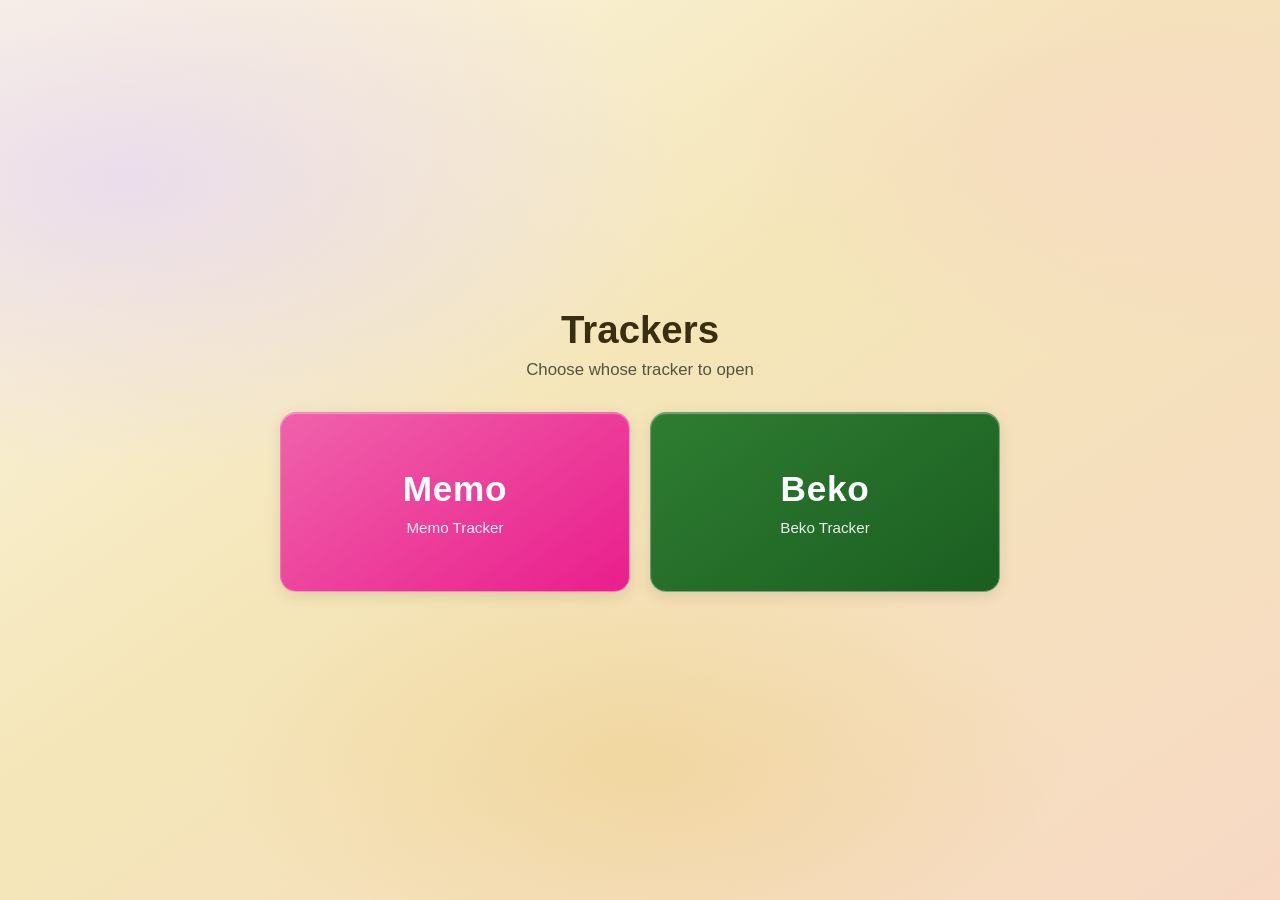
==== commit f01efa4e: "Add Memo and Beko tracker pages; update index Add two full tracker pages: beko.html and memo.html (m" ====
--- a/index.html
+++ b/index.html
@@ -3,2867 +3,152 @@
 <head>
 <meta charset="UTF-8">
 <meta name="viewport" content="width=device-width, initial-scale=1.0">
-<title>Beko Tracker</title>
-<meta name="description" content="Monthly habit tracker — track your habits daily and monthly with Beko. Follow progress, day and month views, and local saving for your data.">
+<title>Trackers</title>
+<meta name="description" content="Choose a habit tracker — Memo or Beko.">
 <meta name="theme-color" content="#1b5e20">
 
-<!-- Open Graph (Facebook, WhatsApp, Telegram) -->
 <meta property="og:type" content="website">
-<meta property="og:site_name" content="Beko Tracker">
+<meta property="og:site_name" content="Trackers">
 <meta property="og:locale" content="en_US">
-<meta property="og:title" content="Beko Tracker">
-<meta property="og:description" content="Track your habits daily and monthly — day and month views, progress summary, and local saving for your data.">
+<meta property="og:title" content="Trackers">
+<meta property="og:description" content="Choose a habit tracker — Memo or Beko.">
 <meta property="og:url" content="https://ahmedgebaly.github.io/Trackers/">
 <meta property="og:image" content="https://ahmedgebaly.github.io/Trackers/og-image.jpg">
-<meta property="og:image:secure_url" content="https://ahmedgebaly.github.io/Trackers/og-image.jpg">
-<meta property="og:image:type" content="image/jpeg">
-<meta property="og:image:width" content="1200">
-<meta property="og:image:height" content="630">
-<meta property="og:image:alt" content="Beko Tracker">
+<meta property="og:image:alt" content="Trackers">
 
-<!-- Twitter / X Card -->
 <meta name="twitter:card" content="summary_large_image">
-<meta name="twitter:title" content="Beko Tracker">
-<meta name="twitter:description" content="Track your habits daily and monthly — day and month views, progress summary, and local saving for your data.">
+<meta name="twitter:title" content="Trackers">
+<meta name="twitter:description" content="Choose a habit tracker — Memo or Beko.">
 <meta name="twitter:image" content="https://ahmedgebaly.github.io/Trackers/og-image.jpg">
-<meta name="twitter:image:alt" content="Beko Tracker">
+
 <style>
   :root{
     --gold:#e8c46b;
     --green:#1b5e20;
+    --green-hover:#2e7d32;
+    --pink:#e91e8c;
+    --pink-hover:#f062ab;
     --lightgreen:#81c784;
     --bg1:#fdf6e3;
     --bg2:#f4e6b8;
     --bg-peach:#f7d9c4;
     --bg-lavender:#e4d4f5;
-    --red:#d9534f;
-    --blue:#3a6fb5;
-    --cardbg:#fffdf5;
     --text:#3a3a2a;
     --text-dark:#3a2e10;
-    --border:#d8c98a;
-    --space-sm:8px;
-    --space-md:12px;
-    --space-lg:16px;
-    --space-xl:24px;
-    --radius:8px;
-    --radius-md:12px;
     --radius-glass:16px;
-    --nav-gap:12px;
-    --nav-gap-sm:8px;
-    --touch-min:40px;
-    --lavender:#c4b5e0;
     --shadow:0 4px 15px rgba(0,0,0,0.1);
-    --green-glass:rgba(27,94,32,0.92);
   }
   *{box-sizing:border-box;}
-  html{
-    overflow-x:hidden;
-    max-width:100%;
-  }
+  html,body{height:100%;margin:0;}
   body{
     font-family:'Segoe UI',Tahoma,sans-serif;
+    color:var(--text);
+    min-height:100vh;
+    display:flex;
+    flex-direction:column;
+    align-items:center;
+    justify-content:center;
+    padding:24px;
     background-color:var(--bg1);
     background-image:
       radial-gradient(ellipse 80% 60% at 10% 20%, rgba(228,212,245,0.7), transparent 55%),
       radial-gradient(ellipse 70% 50% at 90% 15%, rgba(247,217,196,0.75), transparent 50%),
       radial-gradient(ellipse 60% 45% at 50% 85%, rgba(232,196,107,0.35), transparent 55%),
-      radial-gradient(ellipse 50% 40% at 70% 60%, rgba(143,191,122,0.25), transparent 50%),
       linear-gradient(145deg, var(--bg1) 0%, var(--bg2) 45%, var(--bg-peach) 100%);
     background-attachment:fixed;
-    margin:0;padding:0;color:var(--text);
-    min-height:100vh;
-    position:relative;
-    overflow-x:hidden;
-    max-width:100%;
   }
-  body::before{
-    content:"";
-    position:fixed;
-    inset:0;
-    z-index:-1;
-    pointer-events:none;
-    background:
-      radial-gradient(circle at 20% 40%, rgba(196,181,224,0.45), transparent 35%),
-      radial-gradient(circle at 80% 70%, rgba(247,180,150,0.35), transparent 40%),
-      radial-gradient(circle at 40% 90%, rgba(143,191,122,0.3), transparent 35%);
-    filter:blur(40px);
+  .chooser{
+    width:100%;
+    max-width:720px;
+    text-align:center;
   }
-  .liquid-glass{
-    position:relative;
-    isolation:isolate;
-    background:rgba(255,255,255,0.12);
-    backdrop-filter:blur(12px) saturate(180%) brightness(1.08);
-    -webkit-backdrop-filter:blur(12px) saturate(180%) brightness(1.08);
-    border:1px solid rgba(255,255,255,0.25);
-    border-radius:var(--radius-glass);
-    box-shadow:
-      0 8px 32px rgba(0,0,0,0.15),
-      inset 0 1px 1px rgba(255,255,255,0.6),
-      inset 0 -1px 1px rgba(255,255,255,0.25),
-      inset 1px 0 1px rgba(255,255,255,0.15),
-      inset -1px 0 1px rgba(255,255,255,0.15);
-    transition:all 0.25s ease;
+  .chooser h1{
+    margin:0 0 8px;
+    font-size:clamp(1.75rem, 4vw, 2.4rem);
+    color:var(--text-dark);
+    font-weight:700;
   }
-  .liquid-glass::after{
-    content:"";
-    position:absolute;
-    inset:0;
-    z-index:-1;
-    border-radius:inherit;
-    background:linear-gradient(135deg,
-      rgba(255,255,255,0.45), rgba(255,255,255,0.08) 28%, transparent 58%);
-    mix-blend-mode:screen;
-    pointer-events:none;
+  .chooser p{
+    margin:0 0 32px;
+    font-size:1.05rem;
+    opacity:0.85;
   }
-  .liquid-glass-lite{
-    position:relative;
-    isolation:isolate;
-    background:rgba(255,255,255,0.55);
-    backdrop-filter:blur(4px) saturate(140%);
-    -webkit-backdrop-filter:blur(4px) saturate(140%);
-    border:1px solid rgba(255,255,255,0.4);
-    border-radius:var(--radius-glass);
-    box-shadow:
-      0 4px 16px rgba(0,0,0,0.1),
-      inset 0 1px 1px rgba(255,255,255,0.55);
-    transition:background-color 0.2s ease, box-shadow 0.2s ease, transform 0.15s ease;
+  .choices{
+    display:grid;
+    grid-template-columns:1fr 1fr;
+    gap:20px;
   }
-  @supports (backdrop-filter: url(#liquid-refract)){
-    .liquid-glass{
-      backdrop-filter:blur(4px) url(#liquid-refract);
-      -webkit-backdrop-filter:blur(4px) url(#liquid-refract);
-    }
-  }
-  @supports not (backdrop-filter: blur(1px)){
-    .liquid-glass{
-      background:rgba(255,253,245,0.92);
-      backdrop-filter:none;
-      -webkit-backdrop-filter:none;
-    }
-    .liquid-glass-lite{
-      background:rgba(255,253,245,0.95);
-      backdrop-filter:none;
-      -webkit-backdrop-filter:none;
-    }
-  }
-  html.theme-dark{
-    --gold:#c9a84a;
-    --green:#6bb86e;
-    --lightgreen:#81c784;
-    --bg1:#12141a;
-    --bg2:#1a1d26;
-    --bg-peach:#2a2230;
-    --bg-lavender:#1e2438;
-    --red:#e07a7a;
-    --blue:#6ea8e8;
-    --cardbg:#1e222c;
-    --text:#e8e6e0;
-    --text-dark:#f5f2ea;
-    --border:#3a4050;
-    --lavender:#9b8ec4;
-    --green-glass:rgba(107,184,110,0.55);
-    --shadow:0 8px 28px rgba(0,0,0,0.45);
-  }
-  html.theme-dark body{
-    background-color:var(--bg1);
-    background-image:
-      radial-gradient(ellipse 80% 60% at 10% 20%, rgba(90,70,140,0.35), transparent 55%),
-      radial-gradient(ellipse 70% 50% at 90% 15%, rgba(80,50,70,0.4), transparent 50%),
-      radial-gradient(ellipse 60% 45% at 50% 85%, rgba(27,94,32,0.22), transparent 55%),
-      radial-gradient(ellipse 50% 40% at 70% 60%, rgba(60,90,140,0.2), transparent 50%),
-      linear-gradient(145deg, var(--bg1) 0%, var(--bg2) 45%, #161820 100%);
-  }
-  html.theme-dark body::before{
-    background:
-      radial-gradient(circle at 20% 40%, rgba(107,184,110,0.18), transparent 35%),
-      radial-gradient(circle at 80% 70%, rgba(155,142,196,0.22), transparent 40%),
-      radial-gradient(circle at 40% 90%, rgba(201,168,74,0.15), transparent 35%);
-  }
-  html.theme-dark .liquid-glass{
-    background:rgba(255,255,255,0.08);
-    border-color:rgba(255,255,255,0.18);
-  }
-  html.theme-dark .liquid-glass-lite{
-    background:rgba(255,255,255,0.12);
-    border-color:rgba(255,255,255,0.22);
-  }
-  html.theme-dark .nav-step-btn,
-  html.theme-dark .btn-today{
-    background:rgba(255,255,255,0.1);
-    border-color:rgba(255,255,255,0.22);
-    color:var(--text-dark);
-  }
-  html.theme-dark .nav-step-btn:hover,
-  html.theme-dark .btn-today:hover{
-    background:rgba(255,255,255,0.18);
-  }
-  html.theme-dark .select-wrap select{
-    background:rgba(255,255,255,0.12);
-    border-color:rgba(255,255,255,0.22);
-    color:var(--text-dark);
-  }
-  html.theme-dark .table-wrap.heatmap-glass{
-    background:rgba(30,34,44,0.96);
-    backdrop-filter:none;
-    -webkit-backdrop-filter:none;
-  }
-  html.theme-dark .table-wrap.heatmap-glass::after{
-    display:none;
-  }
-  html.theme-dark .table-legend-bar{
-    background:#1e222c;
-    border-color:rgba(255,255,255,0.14);
-    box-shadow:0 2px 12px rgba(0,0,0,0.35);
-  }
-  html.theme-dark .day-header-row th{
-    background:#4a3f1f;
-  }
-  html.theme-dark .day-header-row th.habit-col{
-    background:#4a3f1f;
-  }
-  html.theme-dark .heatmap-glass th,
-  html.theme-dark .heatmap-glass td{
-    border-color:rgba(255,255,255,0.18);
-  }
-  html.theme-dark thead th{
-    background:#4a3f1f;
-    backdrop-filter:none;
-    -webkit-backdrop-filter:none;
-    transform:translateZ(0);
-    -webkit-transform:translateZ(0);
-  }
-  html.theme-dark .habit-cell{
-    background:#1e222c;
-    backdrop-filter:none;
-    -webkit-backdrop-filter:none;
-    transform:translateZ(0);
-    -webkit-transform:translateZ(0);
-    box-shadow:-1px 0 0 #1e222c, 1px 0 0 #1e222c;
-  }
-  html.theme-dark th.habit-col{
-    background:#4a3f1f;
-    backdrop-filter:none;
-    -webkit-backdrop-filter:none;
-    transform:translateZ(0);
-    -webkit-transform:translateZ(0);
-    box-shadow:-1px 0 0 #4a3f1f, 1px 0 0 #4a3f1f;
-  }
-  html.theme-dark .cat-group-row .cat-group-label{
-    box-shadow:-1px 0 0 rgba(30,50,32,0.98), 1px 0 0 rgba(30,50,32,0.98);
-  }
-  html.theme-dark .day-cell.heat-empty{
-    background:rgba(60,66,80,0.55);
-  }
-  html.theme-dark .day-cell.heat-done{
-    background:var(--green);
-  }
-  html.theme-dark .day-cell.heat-missed{
-    background:var(--red);
-    color:#fff;
-  }
-  html.theme-dark .day-cell.heat-empty:hover{background:rgba(80,88,104,0.7);}
-  html.theme-dark .day-cell.heat-done:hover{background:#5aa35d;}
-  html.theme-dark .day-cell.heat-missed:hover{background:#c96b6b;}
-  html.theme-dark .day-cell.friday-col.heat-empty{background:rgba(55,60,72,0.6);}
-  html.theme-dark .day-cell.friday-col.heat-done{background:var(--green);color:#fff;}
-  html.theme-dark .day-cell.friday-col.heat-missed{background:var(--red);color:#fff;}
-  html.theme-dark .legend-swatch.empty{background:rgba(60,66,80,0.8);border-color:rgba(100,110,130,0.6);}
-  html.theme-dark .legend-swatch.done{background:var(--green);}
-  html.theme-dark .day-cell.today-col.heat-done{
-    background:var(--green);
-    box-shadow:inset 0 0 0 2px #fff;
-  }
-  html.theme-dark .legend-swatch.missed{background:var(--red);border-color:var(--red);color:#fff;}
-  html.theme-dark .day-cell.today-col.heat-missed{
-    background:var(--red);
-    box-shadow:inset 0 0 0 2px #fff;
-  }
-  html.theme-dark .points-row td{background:rgba(201,168,74,0.2);}
-  html.theme-dark .points-row td.habit-cell{
-    background:#3a3420;
-    box-shadow:-1px 0 0 #3a3420, 1px 0 0 #3a3420;
-  }
-  html.theme-dark th.friday-col,
-  html.theme-dark td.friday-col,
-  html.theme-dark .points-row td.friday-col{
-    background:rgba(255,255,255,0.06);
-  }
-  html.theme-dark thead th.friday-col{
-    background:#3f3a28;
-  }
-  html.theme-dark .cat-group-row .cat-group-label,
-  html.theme-dark .cat-group-row .cat-group-span{
-    background:rgba(30,50,32,0.98);
-    color:#c8efc0;
-  }
-  html.theme-dark .habit-streak{color:#f0c14b;}
-  html.theme-dark .modal{
-    background:rgba(30,34,44,0.95);
-    color:var(--text);
-  }
-  html.theme-dark .footer-note{color:rgba(232,230,224,0.7);}
-  html.theme-dark .view-toggle-pill{
-    background:var(--green);
-    box-shadow:
-      0 4px 14px rgba(107,184,110,0.35),
-      inset 0 1px 1px rgba(255,255,255,0.35);
-  }
-  .theme-switch-wrap{
+  .choice{
     display:flex;
-    justify-content:center;
-    padding:0 var(--space-md) var(--space-xl);
-  }
-  .theme-switch{
-    display:inline-flex;
-    align-items:center;
-    justify-content:center;
-    gap:8px;
-    padding:6px 10px;
-    border-radius:999px;
-    cursor:pointer;
-    user-select:none;
-    color:var(--text-dark);
-    font-weight:600;
-    font-size:0.85rem;
-    min-height:var(--touch-min);
-  }
-  .theme-switch-label{white-space:nowrap;}
-  .theme-switch input{
-    position:absolute;
-    opacity:0;
-    width:0;
-    height:0;
-    margin:0;
-  }
-  .theme-switch-track{
-    position:relative;
-    flex-shrink:0;
-    width:48px;
-    height:28px;
-    border-radius:999px;
-    background:rgba(90,80,50,0.28);
-    box-shadow:inset 0 1px 3px rgba(0,0,0,0.15);
-    transition:background-color 200ms ease;
-  }
-  .theme-switch-track::after{
-    content:"";
-    position:absolute;
-    top:3px;
-    inset-inline-start:3px;
-    width:22px;
-    height:22px;
-    border-radius:50%;
-    background:#fff;
-    box-shadow:0 1px 3px rgba(0,0,0,0.25);
-    transition:inset-inline-start 200ms ease;
-  }
-  .theme-switch input:checked + .theme-switch-track{
-    background:var(--green);
-  }
-  .theme-switch input:checked + .theme-switch-track::after{
-    inset-inline-start:calc(100% - 25px);
-  }
-  .theme-switch input:focus-visible + .theme-switch-track{
-    outline:2px solid var(--green);
-    outline-offset:2px;
-  }
-  html.theme-dark .theme-switch-track{
-    background:rgba(255,255,255,0.2);
-  }
-  .theme-toggle{
-    min-height:var(--touch-min);
-    padding:8px 14px;
-    border-radius:999px;
-    font-weight:600;
-    font-size:0.9rem;
-    color:var(--text-dark);
-    cursor:pointer;
-  }
-  .theme-toggle:active{transform:scale(0.96);}
-  button:focus-visible,
-  select:focus-visible,
-  input:focus-visible,
-  textarea:focus-visible,
-  .day-cell:focus-visible{
-    outline:2px solid var(--green);
-    outline-offset:2px;
-  }
-  .header{
-    text-align:center;
-    padding:var(--space-xl) var(--space-md) var(--space-sm);
-  }
-  .app-title{
-    display:inline-flex;
+    flex-direction:column;
     align-items:center;
     justify-content:center;
     gap:10px;
-    font-size:2.2rem;
-    color:var(--text-dark);
-    text-shadow:0 1px 0 rgba(255,255,255,0.5);
-    margin:0 0 var(--space-md);
-    padding:14px 22px;
+    min-height:180px;
+    padding:28px 20px;
+    text-decoration:none;
+    color:#fff;
+    border-radius:var(--radius-glass);
+    border:1px solid rgba(255,255,255,0.35);
     box-shadow:
-      0 12px 40px rgba(0,0,0,0.18),
-      inset 0 1px 1px rgba(255,255,255,0.6),
-      inset 0 -1px 1px rgba(255,255,255,0.25);
+      var(--shadow),
+      inset 0 1px 1px rgba(255,255,255,0.35);
+    transition:transform 0.2s ease, box-shadow 0.2s ease, background 0.2s ease, filter 0.2s ease;
   }
-  .app-title-badge{
-    display:inline-flex;
-    align-items:center;
-    justify-content:center;
-    width:40px;
-    height:40px;
-    flex-shrink:0;
-    border-radius:12px;
-    background:transparent;
-    box-shadow:0 2px 8px rgba(0,0,0,0.28);
-    overflow:hidden;
+  .choice--beko{
+    background:linear-gradient(145deg, var(--green-hover) 0%, var(--green) 100%);
   }
-  .app-title-badge svg{
-    width:40px;
-    height:40px;
-    display:block;
+  .choice--memo{
+    background:linear-gradient(145deg, var(--pink-hover) 0%, var(--pink) 100%);
   }
-  .top-bar{
-    display:flex;
-    justify-content:center;
-    align-items:center;
-    gap:var(--nav-gap);
-    flex-wrap:wrap;
-    margin:0 auto var(--space-xl);
-    padding:0 var(--space-md);
+  .choice:hover,
+  .choice:focus-visible{
+    transform:translateY(-4px) scale(1.02);
+    box-shadow:0 10px 28px rgba(0,0,0,0.2);
+    outline:none;
+    filter:brightness(1.08);
   }
-  select, input[type="number"], input[type="text"], button{
-    padding:8px 14px;
-    border-radius:var(--radius);
-    border:1px solid var(--green);
-    font-size:1rem;
-    background:var(--cardbg);
-    cursor:pointer;
-    font-family:inherit;
+  .choice--beko:focus-visible{
+    box-shadow:0 0 0 3px var(--lightgreen), 0 10px 28px rgba(0,0,0,0.2);
   }
-  input[type="text"]{cursor:text;}
-  button.primary{
-    background:var(--green);
+  .choice--memo:focus-visible{
+    box-shadow:0 0 0 3px #f8bbd0, 0 10px 28px rgba(0,0,0,0.2);
+  }
+  .choice-label{
+    font-size:clamp(1.6rem, 4vw, 2.2rem);
+    font-weight:700;
+    letter-spacing:0.02em;
     color:#fff;
-    border:none;
   }
-  button.primary:hover{background:#145218;}
-  button.danger{
-    background:var(--red);
+  .choice-sub{
+    font-size:0.95rem;
+    opacity:0.9;
     color:#fff;
-    border:none;
   }
-  button.danger:hover{background:#c9302c;}
-  .view-toggle{
-    position:relative;
-    display:grid;
-    grid-template-columns:1fr 1fr;
-    align-items:stretch;
-    gap:0;
-    padding:4px;
-    border-radius:999px;
-    min-width:min(100%, 280px);
-    overflow:hidden;
+  @media (max-width:560px){
+    .choices{grid-template-columns:1fr;}
+    .choice{min-height:140px;}
   }
-  .view-toggle-pill{
-    position:absolute;
-    inset-block:4px;
-    inset-inline-start:4px;
-    width:calc(50% - 4px);
-    border-radius:999px;
-    background:var(--green-glass);
-    backdrop-filter:blur(6px) saturate(160%) brightness(1.1);
-    -webkit-backdrop-filter:blur(6px) saturate(160%) brightness(1.1);
-    box-shadow:
-      0 4px 14px rgba(27,94,32,0.35),
-      inset 0 1px 1px rgba(255,255,255,0.45);
-    transition:transform 280ms cubic-bezier(0.34, 1.56, 0.64, 1);
-    pointer-events:none;
-    z-index:0;
-  }
-  .view-toggle[data-mode="month"] .view-toggle-pill{
-    transform:translateX(calc(-100% - 4px));
-  }
-  .view-toggle-btn{
-    position:relative;
-    z-index:1;
-    min-height:var(--touch-min);
-    padding:8px 16px;
-    border:none;
-    border-radius:999px;
-    background:transparent;
-    color:var(--text-dark);
-    font-weight:600;
-    font-size:0.95rem;
-    transition:color 200ms ease;
-  }
-  .view-toggle[data-mode="day"] #showDayBtn,
-  .view-toggle[data-mode="month"] #showMonthBtn{
-    color:#fff;
-    text-shadow:0 1px 2px rgba(0,0,0,0.2);
-  }
-  .nav-step-btn{
-    display:inline-flex;
-    align-items:center;
-    justify-content:center;
-    gap:6px;
-    min-height:var(--touch-min);
-    min-width:var(--touch-min);
-    padding:8px 12px;
-    border:1px solid rgba(255,255,255,0.4);
-    border-radius:999px;
-    background:rgba(255,255,255,0.45);
-    backdrop-filter:blur(4px) saturate(140%);
-    -webkit-backdrop-filter:blur(4px) saturate(140%);
-    color:var(--text-dark);
-    font-weight:600;
-    font-size:0.9rem;
-    box-shadow:inset 0 1px 1px rgba(255,255,255,0.5);
-    transition:background-color 160ms ease, border-color 160ms ease, transform 0.15s ease;
-  }
-  .nav-step-btn:hover{
-    background:rgba(255,255,255,0.65);
-    border-color:rgba(255,255,255,0.55);
-  }
-  .nav-step-btn:active{
-    transform:scale(0.96);
-  }
-  .nav-step-icon{
-    font-size:0.75rem;
-    line-height:1;
-    opacity:0.85;
-  }
-  .month-panel{display:none;}
-  .month-panel.is-visible{
-    display:block;
-    animation:view-enter 280ms ease both;
-  }
-  .day-view{display:none;max-width:800px;margin:0 auto 30px;padding:0 var(--space-md);}
-  .day-view.is-visible{
-    display:block;
-    animation:view-enter 280ms ease both;
-  }
-  @keyframes view-enter{
-    from{opacity:0;transform:translateY(12px);}
-    to{opacity:1;transform:translateY(0);}
-  }
-  .month-heatmap-shell{
-    margin:0 var(--space-md) 30px;
-    max-width:calc(100% - 2 * var(--space-md));
-  }
-  .table-wrap{
-    overflow-x:auto;
-    margin:0;
-    max-width:100%;
-    padding:var(--space-md);
-    -webkit-overflow-scrolling:touch;
-  }
-  .table-wrap.heatmap-glass{
-    /* No horizontal padding — sticky habit column must sit flush (avoids gap while scrolling) */
-    padding:var(--space-md) 0;
-    background:rgba(255,253,245,0.96);
-    border-color:rgba(58,46,16,0.35);
-    backdrop-filter:none;
-    -webkit-backdrop-filter:none;
-  }
-  .table-wrap.heatmap-glass::after{
-    display:none;
-  }
-  .table-legend-bar{
-    position:sticky;
-    top:0;
-    z-index:6;
-    box-sizing:border-box;
-    width:100%;
-    padding:10px 12px;
-    margin-bottom:8px;
-    background:#fffdf5;
-    border:1px solid rgba(58,46,16,0.2);
-    border-radius:12px;
-    box-shadow:0 2px 10px rgba(0,0,0,0.06);
-    display:flex;
-    justify-content:center;
-    align-items:center;
-  }
-  .table-legend{
-    display:flex;
-    flex-wrap:nowrap;
-    justify-content:center;
-    align-items:center;
-    gap:14px;
-    width:auto;
-    margin:0 auto;
-    font-size:0.88rem;
-    font-weight:600;
-    color:var(--text-dark);
-    white-space:nowrap;
-  }
-  .table-legend span{
-    display:inline-flex;
-    align-items:center;
-    gap:5px;
-    flex:0 0 auto;
-    white-space:nowrap;
-  }
-  thead tr.day-header-row th{
-    top:0;
-  }
-  thead tr.day-header-row th.habit-col{
-    background:#e8c46b;
-  }
-  .heatmap-glass table{
-    border-collapse:separate;
-    border-spacing:0;
-    width:100%;
-    min-width:1100px;
-    background:transparent;
-    border-radius:12px;
-    box-shadow:none;
-  }
-  table{
-    border-collapse:separate;
-    border-spacing:0;
-    width:100%;
-    min-width:1100px;
-    background:transparent;
-    border-radius:10px;
-  }
-  th, td{
-    border:1px solid rgba(90,80,50,0.45);
-    text-align:center;
-    padding:6px 4px;
-    font-size:0.85rem;
-    background:transparent;
-  }
-  .heatmap-glass th,
-  .heatmap-glass td{
-    border-color:rgba(58,46,16,0.4);
-  }
-  thead th{
-    background:#e8c46b;
-    color:var(--text-dark);
-    font-weight:bold;
-    position:sticky;
-    top:0;
-    z-index:2;
-    backdrop-filter:none;
-    -webkit-backdrop-filter:none;
-    transform:translateZ(0);
-    -webkit-transform:translateZ(0);
-  }
-  thead th .day-name,
-  thead th .day-num{
-    display:block;
-    line-height:1.2;
-  }
-  thead th .day-name{
-    font-size:0.7rem;
-    font-weight:600;
-    opacity:0.85;
-  }
-  thead th .day-num{
-    font-size:0.9rem;
-  }
-  thead th.habit-col{
-    z-index:3;
-  }
-  .habit-cell, th.habit-col{
-    text-align:left;
-    padding-left:10px;
-    font-weight:bold;
-    background:#fffaf0;
-    min-width:160px;
-    white-space:nowrap;
-    position:sticky;
-    left:0;
-    z-index:1;
-    backdrop-filter:none;
-    -webkit-backdrop-filter:none;
-    transform:translateZ(0);
-    -webkit-transform:translateZ(0);
-    /* Seal sub-pixel gaps on both sides of the sticky habit column while scrolling */
-    box-shadow:-1px 0 0 #fffaf0, 1px 0 0 #fffaf0;
-  }
-  th.habit-col{
-    background:#e8c46b;
-    z-index:3;
-    box-shadow:-1px 0 0 #e8c46b, 1px 0 0 #e8c46b;
-  }
-  .habit-streak{
-    display:inline-block;
-    font-size:0.8rem;
-    font-weight:bold;
-    color:#b45309;
-    margin-inline-start:6px;
-    white-space:nowrap;
-  }
-  .day-cell{
-    cursor:pointer;
-    font-size:1.1rem;
-    user-select:none;
-    min-width:32px;
-    height:32px;
-    transition:background 0.2s, color 0.2s, box-shadow 0.2s;
-  }
-  .day-cell.heat-empty{
-    background:rgba(235,237,240,0.45);
-    color:transparent;
-    box-shadow:inset 0 0 0 1px rgba(58,46,16,0.2);
-  }
-  .day-cell.heat-done{
-    background:var(--green);
-    color:#fff;
-    font-weight:bold;
-  }
-  .day-cell.heat-missed{
-    background:var(--red);
-    color:#fff;
-    font-weight:bold;
-  }
-  .day-cell.heat-empty:hover{background:rgba(208,215,222,0.65);}
-  .day-cell.heat-done:hover{background:#145218;}
-  .day-cell.heat-missed:hover{background:#c9302c;}
-  .day-cell.today-col.heat-empty{
-    box-shadow:inset 0 0 0 2px var(--gold);
-  }
-  .day-cell.today-col.heat-done{
-    box-shadow:inset 0 0 0 2px #fff;
-    background:var(--green);
-  }
-  .day-cell.today-col.heat-missed{
-    box-shadow:inset 0 0 0 2px #fff;
-    background:var(--red);
-  }
-  th.today-col{box-shadow:inset 0 -3px 0 var(--green);}
-  .mark-check{color:var(--green);font-weight:bold;}
-  .legend-swatch{
-    display:inline-block;
-    width:14px;height:14px;
-    border-radius:3px;
-    vertical-align:middle;
-  }
-  .legend-swatch.empty{background:rgba(235,237,240,0.75);border:1px solid rgba(208,215,222,0.9);}
-  .legend-swatch.done{background:var(--green);}
-  .legend-swatch.missed{background:var(--red);border:1px solid var(--red);color:#fff;font-size:10px;line-height:14px;text-align:center;font-weight:bold;}
-  .mark-x{color:var(--red);font-weight:bold;}
-  .mark-dash{color:var(--blue);font-weight:bold;}
-  .points-row td{background:rgba(255,243,214,0.55);font-weight:bold;}
-  .points-row td.habit-cell{
-    background:rgba(255,243,214,0.95);
-    box-shadow:-1px 0 0 rgba(255,243,214,0.95), 1px 0 0 rgba(255,243,214,0.95);
-  }
-  th.friday-col,
-  td.friday-col,
-  .points-row td.friday-col{
-    background:rgba(232,232,232,0.4);
-  }
-  thead th.friday-col{
-    background:#d4d0c4;
-  }
-  .day-cell.friday-col.heat-empty{background:rgba(224,224,224,0.5);}
-  .day-cell.friday-col.heat-done{background:var(--green);color:#fff;}
-  .day-cell.friday-col.heat-missed{background:var(--red);color:#fff;}
-  .day-cell.friday-col.heat-empty:hover{background:rgba(208,215,222,0.65);}
-  .day-cell.friday-col.heat-done:hover{background:#145218;}
-  .day-cell.friday-col.heat-missed:hover{background:#c9302c;}
-  .day-cell.friday-col.today-col.heat-done{
-    background:var(--green);
-    box-shadow:inset 0 0 0 2px #fff;
-  }
-  .points-row td.friday-col.today-col{
-    background:rgba(224,224,224,0.55);
-  }
-  th.friday-col.today-col{background:rgba(216,216,216,0.55);}
-  thead th.friday-col.today-col{background:#d0ccc0;}
-  .cat-group-row .cat-group-label,
-  .cat-group-row .cat-group-span{
-    background:rgba(232,240,228,0.95);
-    font-weight:bold;
-    color:#1f3a17;
-    padding:8px 12px;
-  }
-  .cat-group-row .cat-group-label{
-    text-align:left;
-    z-index:1;
-    box-shadow:-1px 0 0 rgba(232,240,228,0.95), 1px 0 0 rgba(232,240,228,0.95);
-  }
-  .cat-group-row .cat-group-span{
-    border-inline-end:none;
-  }
-  .weekly-section{
-    max-width:1300px;
-    margin:0 auto 40px;
-    padding:0 var(--space-md);
-    display:none;
-    grid-template-columns:1fr 1fr;
-    gap:20px;
-  }
-  .weekly-section.is-visible{
-    display:grid;
-    animation:view-enter 320ms ease 40ms both;
-  }
-  .weekly-card{
-    padding:15px;
-  }
-  .weekly-card h3{
-    margin-top:0;
-    color:var(--text-dark);
-    display:flex;
-    flex-wrap:wrap;
-    align-items:baseline;
-    justify-content:space-between;
-    gap:8px;
-  }
-  .week-numbers{
-    font-weight:600;
-    color:var(--green);
-    font-size:0.9rem;
-  }
-  textarea{
-    width:100%;
-    min-height:90px;
-    border-radius:var(--radius);
-    border:1px solid var(--green);
-    padding:8px;
-    font-family:inherit;
-    resize:vertical;
-  }
-  .week-points{
-    display:flex;
-    gap:10px;
-    flex-wrap:wrap;
-    margin-top:10px;
-  }
-  .week-points span{
-    background:var(--lightgreen);
-    color:#1f3a17;
-    padding:5px 10px;
-    border-radius:6px;
-    font-size:0.85rem;
-  }
-  html.theme-dark .week-points span{
-    background:rgba(107,184,110,0.28);
-    color:#c8efc0;
-  }
-  html.theme-dark textarea{
-    background:rgba(255,255,255,0.08);
-    color:var(--text);
-    border-color:var(--green);
-  }
-  .habit-manager .row{
-    display:flex;
-    gap:8px;
-    margin-bottom:var(--space-md);
-    flex-wrap:wrap;
-  }
-  .habit-list-manage{
-    display:flex;
-    flex-direction:column;
-    gap:6px;
-    max-height:240px;
-    overflow-y:auto;
-    margin-top:var(--space-md);
-  }
-  .habit-manage-item{
-    display:flex;
-    align-items:center;
-    gap:8px;
-    background:#f8f4e8;
-    padding:6px 10px;
-    border-radius:var(--radius);
-  }
-  .habit-manage-item input[type="text"]{
-    flex:1;
-    border:1px solid #ccc;
-    border-radius:6px;
-    padding:4px 8px;
-    min-width:0;
-  }
-  .habit-manage-item .icon-input{width:56px;flex:0 0 56px;text-align:center;}
-  .day-view-header{
-    display:flex;
-    justify-content:space-between;
-    align-items:center;
-    margin-bottom:20px;
-    gap:var(--nav-gap-sm);
-    flex-wrap:nowrap;
-    padding:var(--nav-gap-sm) var(--nav-gap);
-  }
-  .day-view-header .nav-step-btn{
-    border:1px solid rgba(255,255,255,0.4);
-    background:rgba(255,255,255,0.4);
-    flex:0 0 auto;
-    white-space:nowrap;
-  }
-  .day-view-header .nav-step-btn:hover{
-    background:rgba(255,255,255,0.65);
-    border-color:rgba(255,255,255,0.55);
-  }
-  .day-date-chip{
-    margin:0;
-    color:var(--text-dark);
-    text-align:center;
-    flex:1 1 auto;
-    min-width:0;
-    padding:10px 16px;
-    font-size:1.05rem;
-    font-weight:700;
-    white-space:nowrap;
-    overflow:hidden;
-    text-overflow:ellipsis;
-  }
-  .month-nav-bar{
-    display:flex;
-    align-items:center;
-    gap:var(--nav-gap-sm);
-    flex-wrap:wrap;
-    justify-content:center;
-    padding:var(--nav-gap-sm) var(--nav-gap);
-  }
-  .month-nav-bar .nav-step-btn{
-    border:1px solid rgba(255,255,255,0.4);
-    background:rgba(255,255,255,0.4);
-  }
-  .month-nav-bar .nav-step-btn:hover{
-    border-color:rgba(255,255,255,0.55);
-    background:rgba(255,255,255,0.65);
-  }
-  .month-nav-label{
-    font-weight:700;
-    color:var(--text-dark);
-    min-width:7rem;
-    text-align:center;
-    padding-inline:var(--nav-gap-sm);
-  }
-  .day-habit-list{
-    display:flex;
-    flex-direction:column;
-    gap:10px;
-  }
-  .day-habit-item{
-    display:flex;
-    align-items:center;
-    justify-content:space-between;
-    padding:12px 16px;
-    gap:10px;
-    flex-wrap:wrap;
-  }
-  .day-habit-name{
-    font-weight:bold;
-    font-size:1.05rem;
-    flex:1;
-    transition:opacity 180ms ease, color 180ms ease;
-  }
-  .day-habit-item.is-complete .day-habit-name{
-    text-decoration:line-through;
-    opacity:0.65;
-    color:#5a5a4a;
-  }
-  .day-habit-cat{
-    background:var(--lightgreen);
-    color:#1f3a17;
-    font-size:0.75rem;
-    padding:3px 8px;
-    border-radius:6px;
-  }
-  .day-toggle-group{
-    display:grid;
-    grid-template-columns:1fr 1fr;
-    gap:6px;
-    min-width:min(100%, 280px);
-  }
-  .day-toggle-btn{
-    padding:6px 10px;
-    border-radius:var(--radius);
-    border:1px solid #8a8a8a;
-    cursor:pointer;
-    background:#fafafa;
-    color:#3a3a2a;
-    font-size:0.9rem;
-    font-weight:bold;
-    width:100%;
-    text-align:center;
-    white-space:nowrap;
-    transition:background-color 180ms ease, color 180ms ease, border-color 180ms ease;
-  }
-  .day-toggle-btn.active-check{
-    background:var(--green);
-    color:#fff;
-    border-color:var(--green);
-  }
-  .day-toggle-btn.active-x{
-    background:var(--red);
-    color:#fff;
-    border-color:var(--red);
-  }
-  .day-toggle-btn.active-dash{
-    background:var(--blue);
-    color:#fff;
-    border-color:var(--blue);
-  }
-  .day-picker-row{
-    display:flex;
-    justify-content:center;
-    align-items:center;
-    gap:var(--nav-gap-sm);
-    margin-bottom:15px;
-    flex-wrap:wrap;
-    padding:var(--nav-gap-sm) var(--nav-gap);
-  }
-  .select-wrap{
-    position:relative;
-    display:inline-flex;
-    align-items:center;
-  }
-  .select-wrap select{
-    appearance:none;
-    -webkit-appearance:none;
-    min-height:var(--touch-min);
-    padding:8px 14px;
-    padding-inline-end:2.2rem;
-    border:1px solid rgba(255,255,255,0.4);
-    border-radius:var(--radius-glass);
-    background:rgba(255,255,255,0.55);
-    backdrop-filter:blur(4px) saturate(140%);
-    -webkit-backdrop-filter:blur(4px) saturate(140%);
-    box-shadow:inset 0 1px 1px rgba(255,255,255,0.55);
-    color:var(--text-dark);
-    font-weight:600;
-  }
-  .select-wrap::after{
-    content:"";
-    position:absolute;
-    inset-inline-end:12px;
-    width:0;
-    height:0;
-    border-inline:5px solid transparent;
-    border-top:6px solid var(--text-dark);
-    pointer-events:none;
-    opacity:0.7;
-    z-index:1;
-  }
-  .btn-today{
-    min-height:var(--touch-min);
-    min-width:var(--touch-min);
-    padding:8px 16px;
-    border:1px solid rgba(255,255,255,0.4);
-    border-radius:999px;
-    background:rgba(255,255,255,0.45);
-    backdrop-filter:blur(4px) saturate(140%);
-    -webkit-backdrop-filter:blur(4px) saturate(140%);
-    color:var(--text-dark);
-    font-weight:600;
-    box-shadow:inset 0 1px 1px rgba(255,255,255,0.5);
-    transition:background-color 160ms ease, transform 0.15s ease;
-  }
-  .btn-today:hover{
-    background:rgba(255,255,255,0.65);
-  }
-  .btn-today:active{
-    transform:scale(0.96);
-  }
-  .day-total{
-    text-align:center;
-    font-size:1.4rem;
-    font-weight:bold;
-    margin-top:20px;
-    padding:15px;
-    color:var(--text-dark);
-  }
-  .month-summary{
-    display:none;
-    max-width:1300px;
-    margin:0 auto 20px;
-    padding:0 var(--space-md);
-  }
-  .month-summary.is-visible{
-    display:block;
-    animation:view-enter 320ms ease 40ms both;
-  }
-  .month-summary-card{
-    padding:15px;
-  }
-  .month-summary-card h3{margin-top:0;color:var(--text-dark);}
-  .habit-progress-row{
-    display:flex;
-    align-items:center;
-    gap:10px;
-    margin-bottom:8px;
-  }
-  .habit-progress-name{
-    min-width:160px;
-    font-weight:bold;
-    font-size:0.9rem;
-  }
-  .habit-progress-bar-wrap{
-    flex:1;
-    background:#eee;
-    border-radius:6px;
-    overflow:hidden;
-    height:16px;
-  }
-  html.theme-dark .habit-progress-bar-wrap{
-    background:rgba(255,255,255,0.16);
-  }
-  .habit-progress-bar{
-    height:100%;
-    min-width:0;
-    background:var(--green);
-    transition:width 0.2s ease;
-    border-radius:6px;
-  }
-  .habit-progress-pct{
-    min-width:55px;
-    font-size:0.85rem;
-    font-weight:bold;
-    text-align:left;
-  }
-  .habit-progress-pct-box{
-    display:inline-flex;
-    align-items:center;
-    justify-content:center;
-    min-width:3.2rem;
-    padding:4px 8px;
-    border-radius:6px;
-    border:1px solid var(--border);
-    background:#fffaf0;
-    color:var(--green);
-    font-size:0.85rem;
-    font-weight:bold;
-    box-shadow:0 1px 2px rgba(0,0,0,0.06);
-  }
-  .footer-note{
-    text-align:center;
-    color:#7a6a3a;
-    padding:20px;
-    font-size:0.85rem;
-  }
-  .site-footer{
-    text-align:center;
-    padding:8px var(--space-md) 28px;
-    color:var(--text-dark);
-    font-size:0.85rem;
-    opacity:0.75;
-    direction:ltr;
-  }
-  .site-footer strong{font-weight:700;opacity:1;}
-  .site-footer-credit{
-    display:inline-flex;
-    align-items:center;
-    gap:6px;
-    direction:ltr;
-  }
-  .site-footer a{
-    color:inherit;
-    text-decoration:underline;
-    text-underline-offset:2px;
-  }
-  .site-footer a:hover{color:var(--green);}
-  .site-footer .linkedin-icon{
-    display:inline-flex;
-    align-items:center;
-    justify-content:center;
-    text-decoration:none;
-    color:#0a66c2;
-  }
-  .site-footer .linkedin-icon:hover{color:#004182;opacity:1;}
-  .site-footer .linkedin-icon svg{
-    width:18px;
-    height:18px;
-    display:block;
-  }
-  html.theme-dark .site-footer{color:rgba(232,230,224,0.75);}
-  html.theme-dark .site-footer .linkedin-icon{color:#70b5f9;}
-  html.theme-dark .site-footer .linkedin-icon:hover{color:#a8d4ff;}
-  .modal-overlay{
-    display:none;
-    position:fixed;
-    inset:0;
-    background:rgba(40,30,10,0.45);
-    z-index:100;
-    align-items:center;
-    justify-content:center;
-    padding:var(--space-md);
-  }
-  .modal-overlay.is-open{display:flex;}
-  .modal{
-    background:var(--cardbg);
-    border-radius:12px;
-    box-shadow:0 8px 32px rgba(0,0,0,0.25);
-    max-width:640px;
-    width:100%;
-    max-height:90vh;
-    overflow-y:auto;
-    padding:var(--space-xl);
-    position:relative;
-  }
-  .modal h2{
-    margin:0 0 var(--space-lg);
-    color:var(--text-dark);
-    font-size:1.4rem;
-  }
-  .modal-section{
-    margin-bottom:var(--space-xl);
-    padding-bottom:var(--space-lg);
-    border-bottom:1px solid var(--border);
-  }
-  .modal-section:last-child{border-bottom:none;margin-bottom:0;padding-bottom:0;}
-  .modal-section h3{
-    margin:0 0 var(--space-md);
-    font-size:1rem;
-    color:var(--text-dark);
-  }
-  .modal-row{
-    display:flex;
-    gap:8px;
-    flex-wrap:wrap;
-    align-items:center;
-    margin-bottom:var(--space-sm);
-  }
-  .modal-close{
-    position:absolute;
-    top:12px;
-    left:12px;
-    border:none;
-    background:transparent;
-    font-size:1.4rem;
-    line-height:1;
-    cursor:pointer;
-    color:var(--text-dark);
-    padding:4px 8px;
-  }
-  .toast{
-    position:fixed;
-    bottom:24px;
-    left:50%;
-    transform:translateX(-50%) translateY(80px);
-    background:var(--green);
-    color:#fff;
-    padding:10px 20px;
-    border-radius:var(--radius);
-    font-weight:bold;
-    z-index:200;
-    opacity:0;
-    transition:opacity 0.25s, transform 0.25s;
-    pointer-events:none;
-  }
-  .toast.is-show{
-    opacity:1;
-    transform:translateX(-50%) translateY(0);
-  }
-  .celebration-overlay{
-    position:fixed;
-    inset:0;
-    pointer-events:none;
-    z-index:300;
-    overflow:hidden;
-    display:none;
-    align-items:center;
-    justify-content:center;
-  }
-  .celebration-overlay.is-show{display:flex;}
-  .celebration-banner{
-    position:relative;
-    background:var(--green);
-    color:#fff;
-    padding:22px 36px;
-    border-radius:18px;
-    font-size:clamp(1.5rem, 4.5vw, 2.4rem);
-    font-weight:bold;
-    box-shadow:0 12px 36px rgba(0,0,0,0.28);
-    opacity:0;
-    transform:scale(0.6);
-    animation:celebrate-banner 2.4s ease forwards;
-    max-width:min(92vw, 560px);
-    text-align:center;
-    line-height:1.5;
-  }
-  .celebration-banner.is-encourage{
-    background:#c48a1a;
-    color:#fffaf0;
-  }
-  .confetti-piece{
-    position:absolute;
-    top:-12px;
-    width:10px;
-    height:14px;
-    border-radius:2px;
-    opacity:0.95;
-    animation:confetti-fall linear forwards;
-  }
-  @keyframes celebrate-banner{
-    0%{opacity:0;transform:scale(0.5);}
-    15%{opacity:1;transform:scale(1.1);}
-    30%{transform:scale(1);}
-    75%{opacity:1;transform:scale(1);}
-    100%{opacity:0;transform:scale(0.96);}
-  }
-  @keyframes confetti-fall{
-    0%{transform:translate3d(0,0,0) rotate(0deg);opacity:1;}
-    100%{transform:translate3d(var(--drift),110vh,0) rotate(720deg);opacity:0;}
-  }
-  @media (prefers-reduced-motion: reduce){
-    .celebration-banner,
-    .confetti-piece{animation:none;opacity:0;}
-    .day-view.is-visible,
-    .month-panel.is-visible,
-    .month-summary.is-visible,
-    .weekly-section.is-visible{
-      animation:none;
-    }
-  }
-  @media(min-width:901px){
-    .month-heatmap-shell{
-      max-width:calc(100% - 24px);
-      margin-inline:12px;
-    }
-    .table-wrap{
-      overflow-x:auto;
-      max-width:100%;
-      width:auto;
-      margin-inline:0;
-      padding:var(--space-md);
-    }
-    .table-wrap.heatmap-glass{
-      padding:var(--space-md) 0;
-    }
-    table{
-      min-width:0;
-      table-layout:fixed;
-      width:100%;
-    }
-    th, td{
-      padding:4px 1px;
-      font-size:0.75rem;
-    }
-    .habit-cell, th.habit-col{
-      min-width:0;
-      width:9.5rem;
-      padding:4px 6px;
-      white-space:nowrap;
-      overflow:hidden;
-      text-overflow:ellipsis;
-      position:sticky;
-      left:0;
-    }
-    .day-cell{
-      min-width:0;
-      width:auto;
-      font-size:0.95rem;
-      padding:4px 0;
-    }
-    thead th:not(.habit-col){
-      width:auto;
-      padding:4px 0;
-    }
-    thead th .day-name{font-size:0.65rem;}
-    thead th .day-num{font-size:0.8rem;}
-    .weekly-section{
-      max-width:none;
-    }
-  }
-  @media(max-width:700px){
-    .weekly-section.is-visible{grid-template-columns:1fr;}
-    .header .app-title{font-size:1.6rem;}
-    .app-title-badge{width:34px;height:34px;border-radius:10px;}
-    .app-title-badge svg{width:34px;height:34px;}
-    .day-view-header{
-      gap:6px;
-      padding:6px 8px;
-    }
-    .day-view-header .nav-step-btn{
-      padding:8px 10px;
-      font-size:0.8rem;
-    }
-    .day-date-chip{
-      padding:8px 10px;
-      font-size:0.9rem;
-    }
-    .day-picker-row{
-      gap:8px;
-      padding:8px;
-    }
-    .habit-cell, th.habit-col{min-width:120px;}
-    .table-legend{
-      gap:8px;
-      font-size:0.78rem;
-    }
-    .table-legend-bar{
-      padding-block:6px;
-    }
-    .habit-progress-row{
-      display:grid;
-      grid-template-columns:7.5rem minmax(3.25rem, 1fr) auto auto auto;
-      align-items:center;
-      gap:8px;
-    }
-    .habit-progress-name{
-      min-width:0;
-      max-width:none;
-      overflow:hidden;
-      text-overflow:ellipsis;
-      white-space:nowrap;
-    }
-    .habit-progress-bar-wrap{
-      flex:unset;
-      width:100%;
-      min-width:0;
-    }
-    .habit-progress-pct{
-      min-width:0;
-      white-space:nowrap;
-    }
-    .day-habit-item{
-      display:grid;
-      grid-template-columns:1fr auto;
-      grid-template-areas:
-        "name streak"
-        "toggles toggles";
-      align-items:center;
-      gap:10px;
-    }
-    .day-habit-item .day-habit-name{
-      grid-area:name;
-      flex:none;
-      min-width:0;
-    }
-    .day-habit-item .habit-streak{
-      grid-area:streak;
-    }
-    .day-habit-item .day-toggle-group{
-      grid-area:toggles;
-      min-width:0;
-      width:100%;
-    }
+  @media (prefers-reduced-motion:reduce){
+    .choice{transition:none;}
+    .choice:hover,.choice:focus-visible{transform:none;}
   }
 </style>
 </head>
 <body>
-
-<svg width="0" height="0" style="position:absolute" aria-hidden="true" focusable="false">
-  <filter id="liquid-refract" x="0" y="0" width="100%" height="100%">
-    <feTurbulence type="fractalNoise" baseFrequency="0.008 0.008"
-      numOctaves="2" seed="4" result="noise" />
-    <feGaussianBlur in="noise" stdDeviation="2" result="blurred" />
-    <feDisplacementMap in="SourceGraphic" in2="blurred" scale="40"
-      xChannelSelector="R" yChannelSelector="G" />
-  </filter>
-</svg>
-
-<div class="header">
-  <h1 class="app-title liquid-glass">
-    <span class="app-title-badge" aria-hidden="true" title="Ninjago">
-      <svg viewBox="0 0 40 40" fill="none" xmlns="http://www.w3.org/2000/svg" aria-hidden="true">
-        <!-- Ninjago-inspired ninja mark (fan art style, not official LEGO) -->
-        <rect width="40" height="40" rx="8" fill="#1a1a1a"/>
-        <path d="M8 14h24v16H8z" fill="#c41e3a"/>
-        <path d="M8 18h24v8H8z" fill="#0d0d0d"/>
-        <circle cx="15" cy="22" r="2.2" fill="#f5d76e"/>
-        <circle cx="25" cy="22" r="2.2" fill="#f5d76e"/>
-        <path d="M12 10h16l-2 5H14l-2-5z" fill="#c41e3a"/>
-        <path d="M18 28h4v4h-4z" fill="#c41e3a"/>
-        <path d="M6 20c0-1 1-2 2-2h1v8H8c-1 0-2-1-2-2v-4z" fill="#8b0000"/>
-        <path d="M34 20c0-1-1-2-2-2h-1v8h1c1 0 2-1 2-2v-4z" fill="#8b0000"/>
-      </svg>
-    </span>
-    <span id="appTitle">Beko Tracker</span>
-  </h1>
-</div>
-
-<div class="top-bar">
-  <div class="view-toggle liquid-glass" id="viewToggle" data-mode="day" role="group" aria-label="View mode">
-    <span class="view-toggle-pill" aria-hidden="true"></span>
-    <button class="view-toggle-btn" id="showDayBtn" type="button" aria-pressed="true">Day view</button>
-    <button class="view-toggle-btn" id="showMonthBtn" type="button" aria-pressed="false">Month view</button>
-  </div>
-  <div class="month-nav-bar liquid-glass" aria-label="Month navigation">
-    <button type="button" id="prevMonthBtn" class="nav-step-btn">
-      <span class="nav-step-icon" aria-hidden="true">◀</span> Previous month
-    </button>
-    <span id="monthNavTitle" class="month-nav-label"></span>
-    <button type="button" id="nextMonthBtn" class="nav-step-btn">
-      Next month <span class="nav-step-icon" aria-hidden="true">▶</span>
-    </button>
-  </div>
-  <button type="button" id="settingsBtn" class="theme-toggle liquid-glass-lite" style="display: none;" aria-label="Settings">⚙ Settings</button>
-</div>
-
-<div class="day-view" id="dayView">
-  <div class="day-view-header liquid-glass">
-    <button type="button" id="prevDayBtn" class="nav-step-btn">
-      <span class="nav-step-icon" aria-hidden="true">◀</span> Previous day
-    </button>
-    <h2 id="dayViewTitle" class="day-date-chip liquid-glass-lite"></h2>
-    <button type="button" id="nextDayBtn" class="nav-step-btn">
-      Next day <span class="nav-step-icon" aria-hidden="true">▶</span>
-    </button>
-  </div>
-  <div class="day-picker-row liquid-glass">
-    <label for="daySelect">Pick another day:</label>
-    <div class="select-wrap">
-      <select id="daySelect"></select>
+  <main class="chooser">
+    <h1>Trackers</h1>
+    <p>Choose whose tracker to open</p>
+    <div class="choices">
+      <a class="choice choice--memo" href="memo.html">
+        <span class="choice-label">Memo</span>
+        <span class="choice-sub">Memo Tracker</span>
+      </a>
+      <a class="choice choice--beko" href="beko.html">
+        <span class="choice-label">Beko</span>
+        <span class="choice-sub">Beko Tracker</span>
+      </a>
     </div>
-    <button type="button" id="goTodayBtn" class="btn-today">Today</button>
-  </div>
-  <div class="day-habit-list" id="dayHabitList"></div>
-  <div class="day-total liquid-glass" id="dayTotal"></div>
-</div>
-
-<div class="month-panel" id="monthPanel">
-  <div class="month-heatmap-shell">
-    <div class="table-legend-bar" id="tableLegendBar">
-      <div class="table-legend" aria-hidden="true">
-        <span><span class="legend-swatch empty"></span> Unmarked</span>
-        <span><span class="legend-swatch done"></span> ✓ Done</span>
-        <span><span class="legend-swatch missed">✗</span> Missed</span>
-      </div>
-    </div>
-    <div class="table-wrap liquid-glass heatmap-glass">
-      <table id="trackerTable">
-        <thead>
-          <tr id="headerRow" class="day-header-row"></tr>
-        </thead>
-        <tbody id="tableBody"></tbody>
-      </table>
-    </div>
-  </div>
-
-  <div class="month-summary" id="monthSummary">
-    <div class="month-summary-card liquid-glass">
-      <h3>Monthly progress by habit</h3>
-      <div id="monthSummaryList"></div>
-    </div>
-  </div>
-
-  <div class="weekly-section" id="weeklySection"></div>
-</div>
-
-<div class="footer-note" id="footerNote">
-  In day view, use the ✓ Done and ✗ Missed buttons. In month view, tap a cell to cycle empty → ✓ → ✗. Your data is saved automatically on this device, one month at a time.
-</div>
-
-<div class="theme-switch-wrap">
-  <label class="theme-switch liquid-glass-lite" for="themeToggle">
-    <span class="theme-switch-label" id="themeSwitchLabel">Dark mode</span>
-    <input type="checkbox" id="themeToggle" role="switch" aria-checked="false">
-    <span class="theme-switch-track" aria-hidden="true"></span>
-  </label>
-</div>
-
-<footer class="site-footer" dir="ltr">
-  Developed By:
-  <span class="site-footer-credit">
-    <strong>
-      <a href="https://www.linkedin.com/in/ahmedgebaly/" target="_blank" rel="noopener noreferrer">Ahmed El Gebaly</a>
-    </strong>
-    <a class="linkedin-icon" href="https://www.linkedin.com/in/ahmedgebaly/" target="_blank" rel="noopener noreferrer" aria-label="LinkedIn — Ahmed El Gebaly">
-      <svg viewBox="0 0 24 24" fill="currentColor" xmlns="http://www.w3.org/2000/svg" aria-hidden="true">
-        <path d="M20.45 20.45h-3.55v-5.57c0-1.33-.02-3.04-1.85-3.04-1.85 0-2.14 1.45-2.14 2.94v5.67H9.35V9h3.41v1.56h.05c.47-.9 1.64-1.85 3.37-1.85 3.6 0 4.27 2.37 4.27 5.46v6.28zM5.34 7.43a2.06 2.06 0 1 1 0-4.12 2.06 2.06 0 0 1 0 4.12zM7.12 20.45H3.56V9h3.56v11.45zM22.23 0H1.77C.79 0 0 .77 0 1.73v20.54C0 23.23.79 24 1.77 24h20.45c.98 0 1.78-.77 1.78-1.73V1.73C24 .77 23.2 0 22.23 0z"/>
-      </svg>
-    </a>
-  </span>
-</footer>
-
-<div class="modal-overlay" id="settingsModal" role="dialog" aria-modal="true" aria-labelledby="settingsTitle">
-  <div class="modal">
-    <button type="button" class="modal-close" id="closeSettingsBtn" aria-label="Close">×</button>
-    <h2 id="settingsTitle">Settings</h2>
-
-    <div class="modal-section">
-      <h3>Period</h3>
-      <div class="modal-row">
-        <label>Month:
-          <select id="monthSelect"></select>
-        </label>
-        <label>Year:
-          <input type="number" id="yearInput" value="2026" min="2000" max="2100" style="width:90px;">
-        </label>
-        <button class="primary" type="button" id="loadBtn">Load</button>
-        <button class="danger" type="button" id="resetBtn">Clear month data</button>
-      </div>
-    </div>
-
-    <div class="modal-section">
-      <h3>Data</h3>
-      <div class="modal-row">
-        <button type="button" id="exportBtn">Export JSON</button>
-        <button type="button" id="importBtn">Import JSON</button>
-        <input type="file" id="importFile" accept=".json" style="display:none;">
-      </div>
-    </div>
-
-    <div class="modal-section">
-      <h3>Habits</h3>
-      <div class="habit-manager">
-        <div class="row">
-          <input type="text" id="newHabitName" placeholder="New habit name" style="flex:2;min-width:120px;">
-          <input type="text" id="newHabitCat" placeholder="Category (e.g. Morning)" style="flex:1;min-width:100px;">
-          <input type="text" id="newHabitIcon" placeholder="Emoji" style="width:70px;">
-          <button class="primary" type="button" id="addHabitBtn">Add habit</button>
-        </div>
-        <div class="habit-list-manage" id="habitManageList"></div>
-      </div>
-    </div>
-  </div>
-</div>
-
-<div class="toast" id="toast" role="status" aria-live="polite"></div>
-<div class="celebration-overlay" id="celebrationOverlay" aria-hidden="true">
-  <div class="celebration-banner" id="celebrationBanner">🎉 Well done! 100%</div>
-</div>
-
-<script src="Beko.js"></script>
-<script>
-const MONTH_NAMES = ["January","February","March","April","May","June","July","August","September","October","November","December"];
-const DAY_NAMES = ["Sun","Mon","Tue","Wed","Thu","Fri","Sat"];
-
-const MARK_SYMBOL = {"":"", "check":"✓", "x":"✗"};
-const MARK_CLASS = {"":"", "check":"mark-check", "x":"mark-x"};
-const MARK_LABEL = {"":"Unmarked", "check":"Done", "x":"Missed"};
-
-function normalizeMark(mark){
-  if(mark === "check") return "check";
-  if(mark === "x") return "x";
-  return "";
-}
-
-function habitPointValue(habit){
-  return habit.points ?? 10;
-}
-
-function pointsForMark(habit, mark){
-  return normalizeMark(mark) === "check" ? habitPointValue(habit) : 0;
-}
-
-function maxDayPoints(){
-  return state.habits.reduce((sum, h) => sum + habitPointValue(h), 0);
-}
-
-function getDayPoints(day){
-  let earnedPoints = 0;
-  state.habits.forEach((h, hIdx) => {
-    earnedPoints += pointsForMark(h, state.marks[`${hIdx}_${day}`] || "");
-  });
-  const possibleDayPoints = maxDayPoints();
-  return {
-    earnedPoints,
-    possibleDayPoints,
-    total: earnedPoints,
-    max: possibleDayPoints,
-    perfect: possibleDayPoints > 0 && earnedPoints >= possibleDayPoints
-  };
-}
-
-function formatEarnedPossible(earned, possible){
-  return toArabicDigits(`${earned} / ${possible}`);
-}
-
-function isMobileViewport(){
-  return window.matchMedia("(max-width:700px)").matches;
-}
-
-/** Month heatmap/summary: earned only on mobile, earned/possible on larger screens. */
-function formatMonthPointsDisplay(earned, possible){
-  if(!possible || isMobileViewport()) return toArabicDigits(earned);
-  return formatEarnedPossible(earned, possible);
-}
-
-/** Self-tests: earned/possible and category subtotals across Morning, Noon, Growth, Before sleep */
-function runPointsSelfTests(){
-  const fixtureHabits = [
-    {name:"A", cat:"Morning", points:10},
-    {name:"B", cat:"Noon", points:10},
-    {name:"C", cat:"Growth", points:10},
-    {name:"D", cat:"Before sleep", points:10},
-    {name:"E", cat:"Before sleep", points:0}
-  ];
-  const fixtureMarks = {"0_1":"check", "1_1":"check", "2_1":"", "3_1":"check", "4_1":"check"};
-  const savedHabits = state.habits;
-  const savedMarks = state.marks;
-  state.habits = fixtureHabits;
-  state.marks = fixtureMarks;
-
-  const possibleDayPoints = maxDayPoints();
-  console.assert(possibleDayPoints === 40, "possibleDayPoints should be 40 (4×10 + 0)");
-
-  let earnedPoints = 0;
-  const byCat = {};
-  fixtureHabits.forEach((h, hIdx) => {
-    const pts = pointsForMark(h, fixtureMarks[`${hIdx}_1`] || "");
-    earnedPoints += pts;
-    byCat[h.cat] = (byCat[h.cat] || 0) + pts;
-  });
-  console.assert(earnedPoints === 30, "earnedPoints should be 30 (A+B+D)");
-  console.assert(byCat["Morning"] === 10, "Morning subtotal");
-  console.assert(byCat["Noon"] === 10, "Noon subtotal");
-  console.assert(byCat["Growth"] === 0, "Growth subtotal");
-  console.assert(byCat["Before sleep"] === 10, "Before sleep subtotal (D=10, E=0)");
-  const catSum = Object.values(byCat).reduce((a, b) => a + b, 0);
-  console.assert(catSum === earnedPoints, "category subtotals must equal day earned");
-
-  const day = getDayPoints(1);
-  console.assert(day.earnedPoints === earnedPoints && day.possibleDayPoints === possibleDayPoints,
-    "getDayPoints earned/possible mismatch");
-
-  state.habits = savedHabits;
-  state.marks = savedMarks;
-}
-
-const CELEBRATION_MESSAGES = [
-  "Well done! You finished the day at 100%",
-  "Amazing! A perfect day",
-  "Proud of you — you got everything done today",
-  "Excellent! Keep this rhythm going",
-  "You're today's champion",
-  "A full win that deserves a celebration",
-  "A perfect day — beautifully done",
-  "Every habit checked off successfully",
-  "This is real commitment",
-  "Congrats! A day with nothing left undone",
-  "Your performance today is inspiring",
-  "Peak focus and follow-through",
-  "You completed the mission with excellence",
-  "A golden day in your record",
-  "You're on the right path",
-  "A small win today builds a big habit",
-  "Congratulations on a complete day",
-  "Today was entirely yours",
-  "Strong, organized, and done",
-  "Great choices and great consistency",
-  "A day that earns a gold star",
-  "Outstanding — a complete finish",
-  "Every point you earned was deserved",
-  "You finished the race all the way",
-  "This discipline deserves recognition",
-  "A complete day means more confidence",
-  "You impressed yourself today",
-  "Nothing missing... wonderful!",
-  "From peak to peak",
-  "Today's success starts right here",
-  "You're proving what you can do",
-  "Your habits thank you today",
-  "A clean day with no gaps",
-  "Great consistency",
-  "This is what excellence looks like",
-  "You closed the loop successfully",
-  "A 100% result deserves a smile",
-  "Today you beat procrastination",
-  "Iron will showed up today",
-  "Every habit got its due",
-  "A day to write in bold",
-  "Clear, tangible progress",
-  "You're making a daily difference",
-  "Blessed persistence — keep going",
-  "A full day means peace of mind",
-  "Strong performance through the last habit",
-  "A level worth aspiring to",
-  "You finished the day like a pro",
-  "The joy of full completion",
-  "No shortcuts — just results",
-  "You're closer to your goal now",
-  "A day worth applause",
-  "You stayed consistent and succeeded",
-  "Great management of time and energy",
-  "Every box shines today",
-  "A beautiful personal victory",
-  "A golden day in your tracking",
-  "You proved your discipline today",
-  "Congrats on a total completion",
-  "Strong habits start with days like this",
-  "Today was your best version",
-  "You're building a better you",
-  "An achievement worth a moment of pride",
-  "You didn't leave anything short today",
-  "This is a winner's rhythm",
-  "A complete day = complete confidence",
-  "Awesome! Carry the same strength tomorrow",
-  "Every ✓ is a small success story",
-  "You closed the day on a high note",
-  "Today's work lifts the mood",
-  "A day without excuses",
-  "This is keeping a promise to yourself",
-  "You finished — you earned the celebration",
-  "From the heart: very well done",
-  "Another day added to your win streak",
-  "Peak daily mastery",
-  "Every habit done the right way",
-  "You're building a winning habit",
-  "Quiet, powerful success",
-  "Today you showed up for yourself",
-  "A full result that suits you",
-  "Nothing beats 100%",
-  "A complete day lights up the week",
-  "Well done staying committed to the end",
-  "This discipline builds the future",
-  "A small joy... a big impact",
-  "You finished the day with confidence",
-  "You deserve this good feeling",
-  "A perfect day in the achievement log",
-  "Every step today was intentional",
-  "Congrats on the perseverance",
-  "You brightened your day with progress",
-  "This is calm, serious focus",
-  "A full day with nothing missing",
-  "You're at your best today",
-  "Great priority management",
-  "Today's success fuels a better tomorrow",
-  "You finished proud of what you did",
-  "A day to tell with pride",
-  "Warm congratulations on 100%"
-];
-
-function randomCelebrationMessage(){
-  return CELEBRATION_MESSAGES[Math.floor(Math.random() * CELEBRATION_MESSAGES.length)];
-}
-
-function playCenteredMessage(message, options = {}){
-  const emoji = options.emoji || "🎉";
-  const withConfetti = options.confetti !== false;
-  const encourage = !!options.encourage;
-  const text = `${emoji} ${message}`;
-
-  if(window.matchMedia('(prefers-reduced-motion: reduce)').matches){
-    showToast(text);
-    return;
-  }
-  const overlay = document.getElementById('celebrationOverlay');
-  const banner = document.getElementById('celebrationBanner');
-  if(!overlay || !banner) return;
-
-  banner.textContent = text;
-  banner.classList.toggle('is-encourage', encourage);
-  overlay.querySelectorAll('.confetti-piece').forEach(el => el.remove());
-  if(withConfetti){
-    const colors = ['#1b5e20','#e8c46b','#d9534f','#3a6fb5','#81c784','#ff8a65','#ab47bc'];
-    for(let i = 0; i < 48; i++){
-      const piece = document.createElement('span');
-      piece.className = 'confetti-piece';
-      piece.style.left = `${Math.random() * 100}%`;
-      piece.style.background = colors[i % colors.length];
-      piece.style.animationDuration = `${1.6 + Math.random() * 1.4}s`;
-      piece.style.animationDelay = `${Math.random() * 0.35}s`;
-      piece.style.setProperty('--drift', `${(Math.random() * 160) - 80}px`);
-      piece.style.width = `${6 + Math.random() * 8}px`;
-      piece.style.height = `${8 + Math.random() * 10}px`;
-      overlay.appendChild(piece);
-    }
-  }
-
-  banner.style.animation = 'none';
-  void banner.offsetWidth;
-  banner.style.animation = '';
-  overlay.classList.add('is-show');
-  clearTimeout(playCenteredMessage._t);
-  playCenteredMessage._t = setTimeout(() => {
-    overlay.classList.remove('is-show');
-    overlay.querySelectorAll('.confetti-piece').forEach(el => el.remove());
-  }, 5000);
-}
-
-let lastCelebrationTime = 0;
-
-function playCelebration(){
-  const now = Date.now();
-  const withConfetti = now - lastCelebrationTime >= 1500;
-  if(withConfetti) lastCelebrationTime = now;
-  playCenteredMessage(randomCelebrationMessage(), { emoji: "🎉", confetti: withConfetti, encourage: false });
-}
-
-function celebrateIfNewlyPerfect(day, wasPerfect){
-  if(wasPerfect) return;
-  if(getDayPoints(day).perfect) playCelebration();
-}
-
-const HALF_X_ENCOURAGEMENT_MESSAGES = [
-  "It's okay — tomorrow is a fresh chance",
-  "You're still on the path; keep going",
-  "A hard day doesn't erase your progress",
-  "Take a breath… and gently start again",
-  "Every attempt brings you closer to your habit",
-  "Falling short today doesn't mean failure",
-  "Well done for facing what wasn't finished",
-  "Tomorrow you can complete more",
-  "Being kind to yourself is part of discipline",
-  "A small step tomorrow can make a difference"
-];
-
-function randomHalfXMessage(){
-  return HALF_X_ENCOURAGEMENT_MESSAGES[Math.floor(Math.random() * HALF_X_ENCOURAGEMENT_MESSAGES.length)];
-}
-
-function dayXRatio(day){
-  let scored = 0;
-  let xCount = 0;
-  state.habits.forEach((h, hIdx) => {
-    if(habitPointValue(h) <= 0) return;
-    scored++;
-    if(normalizeMark(state.marks[`${hIdx}_${day}`] || "") === "x") xCount++;
-  });
-  if(!scored) return 0;
-  return xCount / scored;
-}
-
-function encourageIfHalfX(day, wasAtLeastHalf){
-  if(wasAtLeastHalf) return;
-  if(dayXRatio(day) >= 0.5){
-    playCenteredMessage(randomHalfXMessage(), { emoji: "💛", confetti: false, encourage: true });
-  }
-}
-
-function syncHabitPointsFromDefaults(habits){
-  const byName = {};
-  DEFAULT_HABITS.forEach(h => {
-    if(Object.prototype.hasOwnProperty.call(h, "points")) byName[h.name] = h.points;
-  });
-  habits.forEach(h => {
-    if(Object.prototype.hasOwnProperty.call(byName, h.name)) h.points = byName[h.name];
-  });
-  return habits;
-}
-
-let state = {
-  habits: JSON.parse(JSON.stringify(DEFAULT_HABITS)),
-  marks: {},
-  weekly: {},
-  longestStreaks: {}
-};
-
-let currentDay = new Date().getDate();
-let viewMode = "day";
-let weeklyBuiltFor = null;
-
-const VIEW_MODE_KEY = "tracker_view_mode";
-const THEME_KEY = "tracker_theme";
-
-function applyTheme(theme){
-  const isDark = theme === "dark";
-  document.documentElement.classList.toggle("theme-dark", isDark);
-  safeSetItem(THEME_KEY, isDark ? "dark" : "light");
-  const input = document.getElementById("themeToggle");
-  if(input){
-    input.checked = isDark;
-    input.setAttribute("aria-checked", isDark ? "true" : "false");
-  }
-  const label = document.getElementById("themeSwitchLabel");
-  if(label) label.textContent = isDark ? "Light mode" : "Dark mode";
-  // Refresh month heatmap so sticky/legend paints pick up theme tokens
-  if(viewMode === "month"){
-    renderTable();
-    renderMonthSummary();
-    updateWeeklyPoints();
-  }
-}
-
-function initTheme(){
-  let theme = null;
-  try{ theme = localStorage.getItem(THEME_KEY); }catch(e){}
-  if(theme !== "dark" && theme !== "light"){
-    theme = window.matchMedia("(prefers-color-scheme: dark)").matches ? "dark" : "light";
-  }
-  applyTheme(theme);
-}
-
-function storageKey(year, month){
-  return `beko_tracker_${year}_${String(month+1).padStart(2,'0')}`;
-}
-
-function daysInMonth(year, month){
-  return new Date(year, month+1, 0).getDate();
-}
-
-function ensureLongestStreaks(){
-  if(!state.longestStreaks || typeof state.longestStreaks !== "object"){
-    state.longestStreaks = {};
-  }
-}
-
-function habitStreakKey(habit){
-  return habit?.name || "";
-}
-
-function getMarksSnapshot(year, month){
-  const cur = getCurrentYearMonth();
-  if(year === cur.year && month === cur.month){
-    return { marks: state.marks, habits: state.habits };
-  }
-  const raw = localStorage.getItem(storageKey(year, month));
-  if(!raw) return { marks: {}, habits: [] };
-  try{
-    const parsed = JSON.parse(raw);
-    return { marks: parsed.marks || {}, habits: parsed.habits || [] };
-  }catch(e){
-    return { marks: {}, habits: [] };
-  }
-}
-
-function isHabitCheckedOn(habitName, year, month, day){
-  const { marks, habits } = getMarksSnapshot(year, month);
-  const hIdx = habits.findIndex(h => h.name === habitName);
-  if(hIdx < 0) return false;
-  return normalizeMark(marks[`${hIdx}_${day}`] || "") === "check";
-}
-
-/** Consecutive completes walking backward from today; resets on any miss. */
-function getCurrentStreak(hIdx){
-  const habit = state.habits[hIdx];
-  if(!habit) return 0;
-  const name = habit.name;
-  const now = new Date();
-  let y = now.getFullYear();
-  let m = now.getMonth();
-  let d = now.getDate();
-  let streak = 0;
-  for(let i = 0; i < 400; i++){
-    if(!isHabitCheckedOn(name, y, m, d)) break;
-    streak++;
-    d -= 1;
-    if(d < 1){
-      m -= 1;
-      if(m < 0){ m = 11; y -= 1; }
-      d = daysInMonth(y, m);
-    }
-  }
-  return streak;
-}
-
-function getLongestStreakInMonth(hIdx){
-  const {year, month} = getCurrentYearMonth();
-  const nDays = daysInMonth(year, month);
-  let longest = 0;
-  let run = 0;
-  for(let d = 1; d <= nDays; d++){
-    if(normalizeMark(state.marks[`${hIdx}_${d}`] || "") === "check"){
-      run++;
-      if(run > longest) longest = run;
-    } else {
-      run = 0;
-    }
-  }
-  return longest;
-}
-
-function updateLongestStreak(hIdx){
-  ensureLongestStreaks();
-  const habit = state.habits[hIdx];
-  if(!habit) return;
-  const key = habitStreakKey(habit);
-  const stored = state.longestStreaks[key] || 0;
-  state.longestStreaks[key] = Math.max(stored, getCurrentStreak(hIdx), getLongestStreakInMonth(hIdx));
-}
-
-function getPersistedLongestStreak(hIdx){
-  ensureLongestStreaks();
-  const habit = state.habits[hIdx];
-  if(!habit) return 0;
-  const key = habitStreakKey(habit);
-  return Math.max(state.longestStreaks[key] || 0, getLongestStreakInMonth(hIdx), getCurrentStreak(hIdx));
-}
-
-function streakBadgeHtml(hIdx){
-  const n = getCurrentStreak(hIdx);
-  return `<span class="habit-streak" title="Current streak: ${toArabicDigits(n)}">🔥 ${toArabicDigits(n)}</span>`;
-}
-
-function runStreakSelfTests(){
-  const savedHabits = state.habits;
-  const savedMarks = state.marks;
-  const savedLongest = state.longestStreaks;
-  state.habits = [{name:"Streak test", cat:"Morning", points:10}];
-  state.marks = {
-    "0_1":"check", "0_2":"check", "0_3":"",
-    "0_4":"check", "0_5":"check", "0_6":"check"
-  };
-  state.longestStreaks = {};
-  console.assert(getLongestStreakInMonth(0) === 3, "longest month streak should be 3");
-  state.habits = savedHabits;
-  state.marks = savedMarks;
-  state.longestStreaks = savedLongest;
-}
-
-function getCurrentYearMonth(){
-  const year = parseInt(document.getElementById('yearInput').value, 10);
-  const month = parseInt(document.getElementById('monthSelect').value, 10);
-  return {year, month};
-}
-
-function setYearMonth(year, month, day){
-  while(month < 0){ month += 12; year -= 1; }
-  while(month > 11){ month -= 12; year += 1; }
-  document.getElementById('yearInput').value = year;
-  document.getElementById('monthSelect').value = month;
-  const nDays = daysInMonth(year, month);
-  if(day != null) currentDay = day;
-  if(currentDay > nDays) currentDay = nDays;
-  if(currentDay < 1) currentDay = 1;
-  loadState();
-}
-
-function shiftMonth(delta){
-  const {year, month} = getCurrentYearMonth();
-  let y = year;
-  let m = month + delta;
-  while(m < 0){ m += 12; y -= 1; }
-  while(m > 11){ m -= 12; y += 1; }
-  const now = new Date();
-  const day = (viewMode === "day" && y === now.getFullYear() && m === now.getMonth())
-    ? now.getDate()
-    : 1;
-  setYearMonth(y, m, day);
-}
-
-function showToast(msg){
-  const el = document.getElementById('toast');
-  el.textContent = msg;
-  el.classList.add('is-show');
-  clearTimeout(showToast._t);
-  showToast._t = setTimeout(() => el.classList.remove('is-show'), 2200);
-}
-
-function escapeAttr(str){
-  return String(str ?? "")
-    .replace(/&/g, "&amp;")
-    .replace(/"/g, "&quot;")
-    .replace(/</g, "&lt;")
-    .replace(/>/g, "&gt;");
-}
-
-function toArabicDigits(value){
-  return String(value);
-}
-
-function getWeekOfYear(date){
-  const d = new Date(Date.UTC(date.getFullYear(), date.getMonth(), date.getDate()));
-  const dayNum = d.getUTCDay() || 7;
-  d.setUTCDate(d.getUTCDate() + 4 - dayNum);
-  const yearStart = new Date(Date.UTC(d.getUTCFullYear(), 0, 1));
-  return Math.ceil((((d - yearStart) / 86400000) + 1) / 7);
-}
-
-function deleteHabitAt(idx){
-  if(!confirm('Delete this habit?')) return;
-  state.habits.splice(idx, 1);
-  const newMarks = {};
-  Object.keys(state.marks).forEach(k => {
-    const [hi, day] = k.split('_');
-    const hiNum = parseInt(hi, 10);
-    if(hiNum === idx) return;
-    const newHi = hiNum > idx ? hiNum - 1 : hiNum;
-    newMarks[`${newHi}_${day}`] = state.marks[k];
-  });
-  state.marks = newMarks;
-  saveState();
-  renderAll();
-}
-
-function loadState(){
-  const {year, month} = getCurrentYearMonth();
-  const raw = localStorage.getItem(storageKey(year, month));
-  if(raw){
-    try{
-      const parsed = JSON.parse(raw);
-      state.habits = syncHabitPointsFromDefaults(
-        parsed.habits && parsed.habits.length ? parsed.habits : JSON.parse(JSON.stringify(DEFAULT_HABITS))
-      );
-      state.marks = parsed.marks || {};
-      state.weekly = parsed.weekly || {};
-      state.longestStreaks = parsed.longestStreaks || {};
-    }catch(e){
-      state = {habits: JSON.parse(JSON.stringify(DEFAULT_HABITS)), marks:{}, weekly:{}, longestStreaks:{}};
-    }
-  } else {
-    state = {habits: JSON.parse(JSON.stringify(DEFAULT_HABITS)), marks:{}, weekly:{}, longestStreaks:{}};
-  }
-  ensureLongestStreaks();
-  weeklyBuiltFor = null;
-  renderAll();
-}
-
-function safeSetItem(key, value){
-  try{
-    localStorage.setItem(key, value);
-    return true;
-  }catch(err){
-    console.error(err);
-    showToast('Could not save — storage is full');
-    return false;
-  }
-}
-
-function saveState(){
-  const {year, month} = getCurrentYearMonth();
-  safeSetItem(storageKey(year, month), JSON.stringify(state));
-}
-
-function renderAll(){
-  updateAppTitle();
-  if(viewMode === "month"){
-    renderTable();
-    renderWeekly(false);
-    renderMonthSummary();
-  } else {
-    renderDayView();
-  }
-  renderHabitManageList();
-}
-
-function updateAppTitle(){
-  const {year, month} = getCurrentYearMonth();
-  const label = `${MONTH_NAMES[month]} ${toArabicDigits(year)}`;
-  const title = document.getElementById('appTitle');
-  if(title){
-    title.textContent = `Beko — ${label}`;
-  }
-  const monthNav = document.getElementById('monthNavTitle');
-  if(monthNav) monthNav.textContent = label;
-}
-
-function setViewMode(mode){
-  viewMode = mode === "month" ? "month" : "day";
-  safeSetItem(VIEW_MODE_KEY, viewMode);
-  const isDay = viewMode === "day";
-  document.getElementById('dayView').classList.toggle('is-visible', isDay);
-  document.getElementById('monthPanel').classList.toggle('is-visible', !isDay);
-  document.getElementById('monthSummary').classList.toggle('is-visible', !isDay);
-  document.getElementById('weeklySection').classList.toggle('is-visible', !isDay);
-  const viewToggle = document.getElementById('viewToggle');
-  if(viewToggle) viewToggle.dataset.mode = viewMode;
-  const dayBtn = document.getElementById('showDayBtn');
-  const monthBtn = document.getElementById('showMonthBtn');
-  if(dayBtn) dayBtn.setAttribute('aria-pressed', isDay ? 'true' : 'false');
-  if(monthBtn) monthBtn.setAttribute('aria-pressed', isDay ? 'false' : 'true');
-  if(isDay){
-    renderDayView();
-  } else {
-    renderTable();
-    renderWeekly(true);
-    renderMonthSummary();
-  }
-}
-
-function getSavedViewMode(){
-  try{
-    const saved = localStorage.getItem(VIEW_MODE_KEY);
-    if(saved === "month" || saved === "day") return saved;
-  }catch(e){}
-  return "day";
-}
-
-function applyMarkToCell(td, key, mark){
-  mark = normalizeMark(mark);
-  const heatClass = mark === "check" ? "heat-done" : (mark === "x" ? "heat-missed" : "heat-empty");
-  td.className = `day-cell ${heatClass}`;
-  if(td.dataset.friday === "1") td.classList.add('friday-col');
-  if(td.classList.contains('today-col') || td.dataset.today === "1"){
-    td.classList.add('today-col');
-  }
-  td.textContent = MARK_SYMBOL[mark] || "";
-  const hIdx = parseInt(key.split('_')[0], 10);
-  const day = parseInt(key.split('_')[1], 10);
-  // Theme colors come from CSS (var(--green) / dark overrides) — clear any stale inline fill
-  td.style.backgroundColor = "";
-  const habitName = state.habits[hIdx]?.name || "Habit";
-  const {year, month} = getCurrentYearMonth();
-  const status = MARK_LABEL[mark] || "Unmarked";
-  const dateLabel = `${toArabicDigits(day)} ${MONTH_NAMES[month]}`;
-  const tip = `${habitName} — ${dateLabel}: ${status}`;
-  td.setAttribute('aria-label', tip);
-  td.title = tip;
-}
-
-function cycleMark(key, td){
-  const day = parseInt(key.split('_')[1], 10);
-  const hIdx = parseInt(key.split('_')[0], 10);
-  const wasPerfect = getDayPoints(day).perfect;
-  const wasAtLeastHalfX = dayXRatio(day) >= 0.5;
-  const current = normalizeMark(state.marks[key] || "");
-  const next = current === "" ? "check" : (current === "check" ? "x" : "");
-  state.marks[key] = next;
-  applyMarkToCell(td, key, next);
-  const habitRow = td.closest('tr');
-  if(habitRow){
-    habitRow.querySelectorAll('td.day-cell[data-key]').forEach(cell => {
-      const cellKey = cell.dataset.key;
-      applyMarkToCell(cell, cellKey, state.marks[cellKey] || "");
-    });
-  }
-  updateLongestStreak(hIdx);
-  saveState();
-  updatePointsRow();
-  updateWeeklyPoints();
-  if(viewMode === "month"){
-    renderMonthSummary();
-    const habit = state.habits[hIdx];
-    const habitCell = td.closest('tr')?.querySelector('.habit-cell');
-    if(habit && habitCell){
-      habitCell.innerHTML = `${habit.icon||""} ${habit.name} ${streakBadgeHtml(hIdx)}`.trim();
-    }
-  }
-  celebrateIfNewlyPerfect(day, wasPerfect);
-  encourageIfHalfX(day, wasAtLeastHalfX);
-}
-
-function updatePointsRow(){
-  const row = document.getElementById('pointsRow');
-  if(!row) return;
-  const possibleDayPoints = maxDayPoints();
-  const cells = row.querySelectorAll('td[data-day]');
-  cells.forEach(td => {
-    const d = parseInt(td.dataset.day, 10);
-    let earnedPoints = 0;
-    state.habits.forEach((h, hIdx) => {
-      earnedPoints += pointsForMark(h, state.marks[`${hIdx}_${d}`] || "");
-    });
-    td.textContent = formatMonthPointsDisplay(earnedPoints, possibleDayPoints);
-    td.title = `Earned/possible: ${earnedPoints} / ${possibleDayPoints}`;
-  });
-}
-
-function layoutMonthLegend(){
-  const bar = document.getElementById('tableLegendBar');
-  if(!bar) return;
-  // Keep legend truly centered in the heatmap shell (no habit-column offset).
-  bar.style.paddingInlineStart = "";
-  bar.style.paddingInlineEnd = "";
-}
-
-function scrollMonthTableToToday(){
-  const wrap = document.querySelector('.table-wrap.heatmap-glass');
-  const todayTh = wrap?.querySelector('thead tr.day-header-row th.today-col');
-  const habitTh = wrap?.querySelector('thead tr.day-header-row th.habit-col');
-  if(!wrap || !todayTh || !habitTh) return;
-
-  // Align today's left edge flush with the habit column's right edge (no gap).
-  const align = () => {
-    const habitEdge = habitTh.getBoundingClientRect().right;
-    const todayEdge = todayTh.getBoundingClientRect().left;
-    const delta = todayEdge - habitEdge;
-    if(Math.abs(delta) > 0.5) wrap.scrollBy({left: delta, behavior: 'auto'});
-    // Second pass after sticky/layout settles
-    requestAnimationFrame(() => {
-      const habitEdge2 = habitTh.getBoundingClientRect().right;
-      const todayEdge2 = todayTh.getBoundingClientRect().left;
-      const delta2 = todayEdge2 - habitEdge2;
-      if(Math.abs(delta2) > 0.5) wrap.scrollBy({left: delta2, behavior: 'auto'});
-      layoutMonthLegend();
-    });
-  };
-  requestAnimationFrame(() => requestAnimationFrame(align));
-}
-
-function renderTable(){
-  const {year, month} = getCurrentYearMonth();
-  const nDays = daysInMonth(year, month);
-  const now = new Date();
-  const todayDay = (now.getFullYear() === year && now.getMonth() === month) ? now.getDate() : -1;
-  const headerRow = document.getElementById('headerRow');
-  const tbody = document.getElementById('tableBody');
-  headerRow.innerHTML = "";
-  tbody.innerHTML = "";
-
-  const thHabit = document.createElement('th');
-  thHabit.textContent = "Habit";
-  thHabit.className = "habit-col";
-  headerRow.appendChild(thHabit);
-
-  for(let d = 1; d <= nDays; d++){
-    const th = document.createElement('th');
-    const weekday = new Date(year, month, d).getDay();
-    th.innerHTML = `<span class="day-name">${DAY_NAMES[weekday]}</span><span class="day-num">${toArabicDigits(d)}</span>`;
-    if(weekday === 5) th.classList.add('friday-col');
-    if(d === todayDay) th.classList.add('today-col');
-    headerRow.appendChild(th);
-  }
-
-  let lastCat = null;
-  state.habits.forEach((habit, hIdx) => {
-    const cat = habit.cat || "—";
-    if(cat !== lastCat){
-      lastCat = cat;
-      const groupTr = document.createElement('tr');
-      groupTr.className = "cat-group-row";
-      const tdLabel = document.createElement('td');
-      tdLabel.className = "habit-cell cat-group-label";
-      tdLabel.textContent = cat;
-      groupTr.appendChild(tdLabel);
-      const tdSpan = document.createElement('td');
-      tdSpan.className = "cat-group-span";
-      tdSpan.colSpan = nDays;
-      tdSpan.setAttribute('aria-hidden', 'true');
-      groupTr.appendChild(tdSpan);
-      tbody.appendChild(groupTr);
-    }
-
-    const tr = document.createElement('tr');
-    const tdHabit = document.createElement('td');
-    tdHabit.className = "habit-cell";
-    tdHabit.innerHTML = `${habit.icon||""} ${habit.name} ${streakBadgeHtml(hIdx)}`.trim();
-    tr.appendChild(tdHabit);
-
-    for(let d = 1; d <= nDays; d++){
-      const td = document.createElement('td');
-      td.className = "day-cell";
-      td.tabIndex = 0;
-      td.setAttribute('role', 'button');
-      const key = `${hIdx}_${d}`;
-      const mark = state.marks[key] || "";
-      if(new Date(year, month, d).getDay() === 5){
-        td.classList.add('friday-col');
-        td.dataset.friday = "1";
-      }
-      if(d === todayDay){
-        td.classList.add('today-col');
-        td.dataset.today = "1";
-      }
-      applyMarkToCell(td, key, mark);
-      td.dataset.key = key;
-      td.addEventListener('click', () => cycleMark(key, td));
-      td.addEventListener('keydown', (e) => {
-        if(e.key === 'Enter' || e.key === ' '){
-          e.preventDefault();
-          cycleMark(key, td);
-        }
-      });
-      tr.appendChild(td);
-    }
-    tbody.appendChild(tr);
-  });
-
-  const pointsRow = document.createElement('tr');
-  pointsRow.className = "points-row";
-  pointsRow.id = "pointsRow";
-  const tdLabel = document.createElement('td');
-  tdLabel.className = "habit-cell";
-  tdLabel.textContent = "Points";
-  pointsRow.appendChild(tdLabel);
-  const possibleDayPoints = maxDayPoints();
-  for(let d = 1; d <= nDays; d++){
-    const td = document.createElement('td');
-    td.dataset.day = d;
-    let earnedPoints = 0;
-    state.habits.forEach((h, hIdx) => {
-      earnedPoints += pointsForMark(h, state.marks[`${hIdx}_${d}`] || "");
-    });
-    td.textContent = formatMonthPointsDisplay(earnedPoints, possibleDayPoints);
-    td.title = `Earned/possible: ${earnedPoints} / ${possibleDayPoints}`;
-    if(new Date(year, month, d).getDay() === 5) td.classList.add('friday-col');
-    if(d === todayDay) td.classList.add('today-col');
-    pointsRow.appendChild(td);
-  }
-  tbody.appendChild(pointsRow);
-
-  if(todayDay > 0){
-    scrollMonthTableToToday();
-  } else {
-    requestAnimationFrame(() => requestAnimationFrame(layoutMonthLegend));
-  }
-}
-
-function updateWeeklyPoints(){
-  const {year, month} = getCurrentYearMonth();
-  const nDays = daysInMonth(year, month);
-  const nWeeks = Math.ceil(nDays / 7);
-  for(let w = 0; w < nWeeks; w++){
-    const startDay = w*7 + 1;
-    const endDay = Math.min(nDays, startDay + 6);
-    let weekPoints = 0;
-    for(let d = startDay; d <= endDay; d++){
-      state.habits.forEach((h, hIdx) => {
-        weekPoints += pointsForMark(h, state.marks[`${hIdx}_${d}`] || "");
-      });
-    }
-    const badge = document.querySelector(`[data-week-points="${w}"]`);
-    if(badge) badge.textContent = `Total points: ${toArabicDigits(weekPoints)}`;
-  }
-}
-
-function renderWeekly(forceRebuild){
-  const {year, month} = getCurrentYearMonth();
-  const nDays = daysInMonth(year, month);
-  const nWeeks = Math.ceil(nDays / 7);
-  const key = `${year}-${month}-${nWeeks}`;
-  const section = document.getElementById('weeklySection');
-
-  if(!forceRebuild && weeklyBuiltFor === key && section.children.length === nWeeks){
-    updateWeeklyPoints();
-    return;
-  }
-
-  const active = document.activeElement;
-  const activeWeek = active && active.dataset && active.dataset.week;
-  const activePos = active && active.tagName === 'TEXTAREA' ? active.selectionStart : null;
-
-  section.innerHTML = "";
-  for(let w = 0; w < nWeeks; w++){
-    const startDay = w*7 + 1;
-    const endDay = Math.min(nDays, startDay + 6);
-    let weekPoints = 0;
-    for(let d = startDay; d <= endDay; d++){
-      state.habits.forEach((h, hIdx) => {
-        weekPoints += pointsForMark(h, state.marks[`${hIdx}_${d}`] || "");
-      });
-    }
-    const monthWeek = w + 1;
-    const yearWeek = getWeekOfYear(new Date(year, month, startDay));
-    const card = document.createElement('div');
-    card.className = "weekly-card liquid-glass-lite";
-    card.innerHTML = `
-      <h3>
-        Days ${toArabicDigits(startDay)}–${toArabicDigits(endDay)}
-        <span class="week-numbers">Week ${toArabicDigits(monthWeek)} of ${MONTH_NAMES[month]} — week ${toArabicDigits(yearWeek)} of ${toArabicDigits(year)}</span>
-      </h3>
-      <div class="week-points"><span data-week-points="${w}">Total points: ${toArabicDigits(weekPoints)}</span></div>
-      <label style="display:block;margin-top:10px;font-weight:bold;">Week plan:</label>
-      <textarea data-week="${w}" placeholder="Write your plan for this week..."></textarea>
-    `;
-    const ta = card.querySelector('textarea');
-    ta.value = state.weekly[w] || "";
-    ta.addEventListener('input', () => {
-      state.weekly[ta.dataset.week] = ta.value;
-      saveState();
-    });
-    section.appendChild(card);
-  }
-  weeklyBuiltFor = key;
-
-  if(activeWeek != null){
-    const ta = section.querySelector(`textarea[data-week="${activeWeek}"]`);
-    if(ta){
-      ta.focus();
-      if(activePos != null) ta.setSelectionRange(activePos, activePos);
-    }
-  }
-}
-
-function populateDaySelect(year, month, nDays){
-  const sel = document.getElementById('daySelect');
-  sel.innerHTML = "";
-  for(let d = 1; d <= nDays; d++){
-    const opt = document.createElement('option');
-    opt.value = d;
-    opt.textContent = `${toArabicDigits(d)} ${MONTH_NAMES[month]}`;
-    if(d === currentDay) opt.selected = true;
-    sel.appendChild(opt);
-  }
-}
-
-function populateMonthSelect(){
-  const sel = document.getElementById('monthSelect');
-  sel.innerHTML = "";
-  MONTH_NAMES.forEach((name, idx) => {
-    const opt = document.createElement('option');
-    opt.value = idx;
-    opt.textContent = name;
-    sel.appendChild(opt);
-  });
-}
-
-function goToToday(){
-  const now = new Date();
-  document.getElementById('monthSelect').value = now.getMonth();
-  document.getElementById('yearInput').value = now.getFullYear();
-  currentDay = now.getDate();
-  loadState();
-  setViewMode('day');
-}
-
-function initApp(){
-  const now = new Date();
-  document.getElementById('monthSelect').value = now.getMonth();
-  document.getElementById('yearInput').value = now.getFullYear();
-  currentDay = now.getDate();
-  loadState();
-  setViewMode(getSavedViewMode());
-  const monthWrap = document.querySelector('.table-wrap.heatmap-glass');
-  if(monthWrap && !monthWrap.dataset.legendBound){
-    monthWrap.dataset.legendBound = "1";
-  }
-  window.addEventListener('resize', layoutMonthLegend);
-}
-
-function openSettings(){
-  document.getElementById('settingsModal').classList.add('is-open');
-  renderHabitManageList();
-}
-
-function closeSettings(){
-  document.getElementById('settingsModal').classList.remove('is-open');
-}
-
-function renderHabitManageList(){
-  const list = document.getElementById('habitManageList');
-  if(!list) return;
-  list.innerHTML = "";
-  state.habits.forEach((habit, hIdx) => {
-    const item = document.createElement('div');
-    item.className = "habit-manage-item";
-    item.innerHTML = `
-      <input type="text" class="icon-input" data-field="icon" data-idx="${hIdx}" value="${escapeAttr(habit.icon||"")}" title="Emoji">
-      <input type="text" data-field="name" data-idx="${hIdx}" value="${escapeAttr(habit.name||"")}" placeholder="Habit name">
-      <input type="text" data-field="cat" data-idx="${hIdx}" value="${escapeAttr(habit.cat||"")}" placeholder="Category" style="flex:0.8;">
-      <button type="button" class="danger" data-del="${hIdx}">Delete</button>
-    `;
-    list.appendChild(item);
-  });
-
-  list.querySelectorAll('input[data-field]').forEach(input => {
-    input.addEventListener('change', () => {
-      const idx = parseInt(input.dataset.idx, 10);
-      const field = input.dataset.field;
-      if(!state.habits[idx]) return;
-      state.habits[idx][field === 'cat' ? 'cat' : field] = input.value.trim();
-      saveState();
-      renderAll();
-    });
-  });
-
-  list.querySelectorAll('[data-del]').forEach(btn => {
-    btn.addEventListener('click', () => {
-      deleteHabitAt(parseInt(btn.dataset.del, 10));
-    });
-  });
-}
-
-function renderDayView(){
-  const {year, month} = getCurrentYearMonth();
-  const nDays = daysInMonth(year, month);
-  if(currentDay > nDays) currentDay = nDays;
-  if(currentDay < 1) currentDay = 1;
-
-  const weekday = new Date(year, month, currentDay).getDay();
-  document.getElementById('dayViewTitle').textContent =
-    `${DAY_NAMES[weekday]} - ${toArabicDigits(currentDay)} ${MONTH_NAMES[month]} ${toArabicDigits(year)}`;
-  populateDaySelect(year, month, nDays);
-
-  const list = document.getElementById('dayHabitList');
-  list.innerHTML = "";
-  let earnedPoints = 0;
-  const possibleDayPoints = maxDayPoints();
-
-  let lastCat = null;
-  state.habits.forEach((habit, hIdx) => {
-    const cat = habit.cat || "";
-    if(cat && cat !== lastCat){
-      lastCat = cat;
-      const catLabel = document.createElement('div');
-      catLabel.className = "day-habit-cat";
-      catLabel.style.alignSelf = "flex-start";
-      catLabel.style.marginTop = hIdx === 0 ? "0" : "8px";
-      catLabel.textContent = cat;
-      list.appendChild(catLabel);
-    }
-
-    const key = `${hIdx}_${currentDay}`;
-    const mark = normalizeMark(state.marks[key] || "");
-    earnedPoints += pointsForMark(habit, mark);
-
-    const item = document.createElement('div');
-    item.className = "day-habit-item liquid-glass-lite" + (mark === "check" ? " is-complete" : "");
-    item.innerHTML = `
-      <span class="day-habit-name">${habit.icon||""} ${habit.name}</span>
-      ${streakBadgeHtml(hIdx)}
-      <div class="day-toggle-group">
-        <button type="button" class="day-toggle-btn ${mark==='check'?'active-check':''}" data-key="${key}" data-mark="check" aria-pressed="${mark==='check'}">✓ Done</button>
-        <button type="button" class="day-toggle-btn ${mark==='x'?'active-x':''}" data-key="${key}" data-mark="x" aria-pressed="${mark==='x'}">✗ Missed</button>
-      </div>
-    `;
-    list.appendChild(item);
-  });
-
-  list.querySelectorAll('.day-toggle-btn').forEach(btn => {
-    btn.addEventListener('click', () => {
-      const key = btn.dataset.key;
-      const newMark = btn.dataset.mark;
-      const parts = key.split('_');
-      const hIdx = parseInt(parts[0], 10);
-      const day = parseInt(parts[1], 10);
-      const wasPerfect = getDayPoints(day).perfect;
-      const wasAtLeastHalfX = dayXRatio(day) >= 0.5;
-      const current = normalizeMark(state.marks[key] || "");
-      state.marks[key] = current === newMark ? "" : newMark;
-      updateLongestStreak(hIdx);
-      saveState();
-      celebrateIfNewlyPerfect(day, wasPerfect);
-      encourageIfHalfX(day, wasAtLeastHalfX);
-      renderDayView();
-    });
-  });
-
-  document.getElementById('dayTotal').textContent = possibleDayPoints
-    ? `Day points: ${formatEarnedPossible(earnedPoints, possibleDayPoints)}`
-    : `Day points: ${toArabicDigits(earnedPoints)}`;
-}
-
-function renderMonthSummary(){
-  const {year, month} = getCurrentYearMonth();
-  const nDays = daysInMonth(year, month);
-  const list = document.getElementById('monthSummaryList');
-  list.innerHTML = "";
-
-  state.habits.forEach((habit, hIdx) => {
-    let doneCount = 0;
-    for(let d = 1; d <= nDays; d++){
-      if((state.marks[`${hIdx}_${d}`] || "") === "check") doneCount++;
-    }
-    const pct = Math.round((doneCount / nDays) * 100);
-    const row = document.createElement('div');
-    row.className = "habit-progress-row";
-    row.innerHTML = `
-      <span class="habit-progress-name">${habit.icon||""} ${habit.name}</span>
-      <div class="habit-progress-bar-wrap" title="${toArabicDigits(doneCount)} of ${toArabicDigits(nDays)} days (${toArabicDigits(pct)}%)">
-        <div class="habit-progress-bar" style="width:${pct}%;" role="progressbar" aria-valuenow="${pct}" aria-valuemin="0" aria-valuemax="100"></div>
-      </div>
-      <span class="habit-progress-pct">${toArabicDigits(`${doneCount} / ${nDays}`)}</span>
-      <span class="habit-progress-pct-box">${toArabicDigits(pct)}%</span>
-      ${streakBadgeHtml(hIdx)}
-    `;
-    list.appendChild(row);
-  });
-
-  let earnedMonthPoints = 0;
-  for(let d = 1; d <= nDays; d++){
-    state.habits.forEach((h, hIdx) => {
-      earnedMonthPoints += pointsForMark(h, state.marks[`${hIdx}_${d}`] || "");
-    });
-  }
-  const possibleMonthPoints = maxDayPoints() * nDays;
-  const totalRow = document.createElement('div');
-  totalRow.style.marginTop = "15px";
-  totalRow.style.fontWeight = "bold";
-  totalRow.style.fontSize = "1.1rem";
-  totalRow.textContent = possibleMonthPoints && !isMobileViewport()
-    ? `Month points: ${formatEarnedPossible(earnedMonthPoints, possibleMonthPoints)}`
-    : `Month points: ${toArabicDigits(earnedMonthPoints)}`;
-  list.appendChild(totalRow);
-}
-
-document.getElementById('loadBtn').addEventListener('click', loadState);
-document.getElementById('monthSelect').addEventListener('change', () => {
-  loadState();
-  if(viewMode === "day") renderDayView();
-});
-document.getElementById('yearInput').addEventListener('change', () => {
-  loadState();
-  if(viewMode === "day") renderDayView();
-});
-
-document.getElementById('resetBtn').addEventListener('click', () => {
-  if(confirm("Clear this month's data?")){
-    const {year, month} = getCurrentYearMonth();
-    localStorage.removeItem(storageKey(year, month));
-    loadState();
-    showToast('Month cleared');
-  }
-});
-
-document.getElementById('addHabitBtn').addEventListener('click', () => {
-  const name = document.getElementById('newHabitName').value.trim();
-  const cat = document.getElementById('newHabitCat').value.trim();
-  const icon = document.getElementById('newHabitIcon').value.trim();
-  if(!name) return;
-  state.habits.push({name, cat, icon});
-  document.getElementById('newHabitName').value = "";
-  document.getElementById('newHabitCat').value = "";
-  document.getElementById('newHabitIcon').value = "";
-  saveState();
-  renderAll();
-  showToast('Habit added');
-});
-
-document.getElementById('exportBtn').addEventListener('click', () => {
-  const {year, month} = getCurrentYearMonth();
-  const blob = new Blob([JSON.stringify(state, null, 2)], {type:'application/json'});
-  const url = URL.createObjectURL(blob);
-  const a = document.createElement('a');
-  a.href = url;
-  a.download = `tracker_${year}_${String(month+1).padStart(2,'0')}.json`;
-  a.click();
-  URL.revokeObjectURL(url);
-  showToast('Exported');
-});
-
-document.getElementById('importBtn').addEventListener('click', () => {
-  document.getElementById('importFile').click();
-});
-
-document.getElementById('importFile').addEventListener('change', (e) => {
-  const file = e.target.files[0];
-  if(!file) return;
-  const reader = new FileReader();
-  reader.onload = (ev) => {
-    try{
-      const parsed = JSON.parse(ev.target.result);
-      state = {
-        habits: syncHabitPointsFromDefaults(parsed.habits || JSON.parse(JSON.stringify(DEFAULT_HABITS))),
-        marks: parsed.marks || {},
-        weekly: parsed.weekly || {},
-        longestStreaks: parsed.longestStreaks || {}
-      };
-      weeklyBuiltFor = null;
-      saveState();
-      renderAll();
-      showToast('Imported');
-    }catch(err){
-      alert('Invalid file');
-    }
-  };
-  reader.readAsText(file);
-  e.target.value = "";
-});
-
-document.getElementById('settingsBtn').addEventListener('click', openSettings);
-document.getElementById('closeSettingsBtn').addEventListener('click', closeSettings);
-document.getElementById('settingsModal').addEventListener('click', (e) => {
-  if(e.target.id === 'settingsModal') closeSettings();
-});
-document.addEventListener('keydown', (e) => {
-  if(e.key === 'Escape'){
-    closeSettings();
-  }
-});
-
-document.getElementById('showDayBtn').addEventListener('click', () => setViewMode('day'));
-document.getElementById('showMonthBtn').addEventListener('click', () => setViewMode('month'));
-document.getElementById('prevMonthBtn').addEventListener('click', () => shiftMonth(-1));
-document.getElementById('nextMonthBtn').addEventListener('click', () => shiftMonth(1));
-document.getElementById('prevDayBtn').addEventListener('click', () => {
-  currentDay -= 1;
-  if(currentDay < 1){
-    const {year, month} = getCurrentYearMonth();
-    let y = year, m = month - 1;
-    if(m < 0){ m = 11; y -= 1; }
-    setYearMonth(y, m, daysInMonth(y, m));
-    return;
-  }
-  renderDayView();
-});
-document.getElementById('nextDayBtn').addEventListener('click', () => {
-  const {year, month} = getCurrentYearMonth();
-  currentDay += 1;
-  if(currentDay > daysInMonth(year, month)){
-    let y = year, m = month + 1;
-    if(m > 11){ m = 0; y += 1; }
-    setYearMonth(y, m, 1);
-    return;
-  }
-  renderDayView();
-});
-document.getElementById('daySelect').addEventListener('change', (e) => {
-  currentDay = parseInt(e.target.value, 10);
-  renderDayView();
-});
-document.getElementById('goTodayBtn').addEventListener('click', goToToday);
-document.getElementById('themeToggle').addEventListener('change', (e) => {
-  applyTheme(e.target.checked ? 'dark' : 'light');
-});
-
-populateMonthSelect();
-runPointsSelfTests();
-runStreakSelfTests();
-initTheme();
-initApp();
-</script>
-
+  </main>
 </body>
 </html>
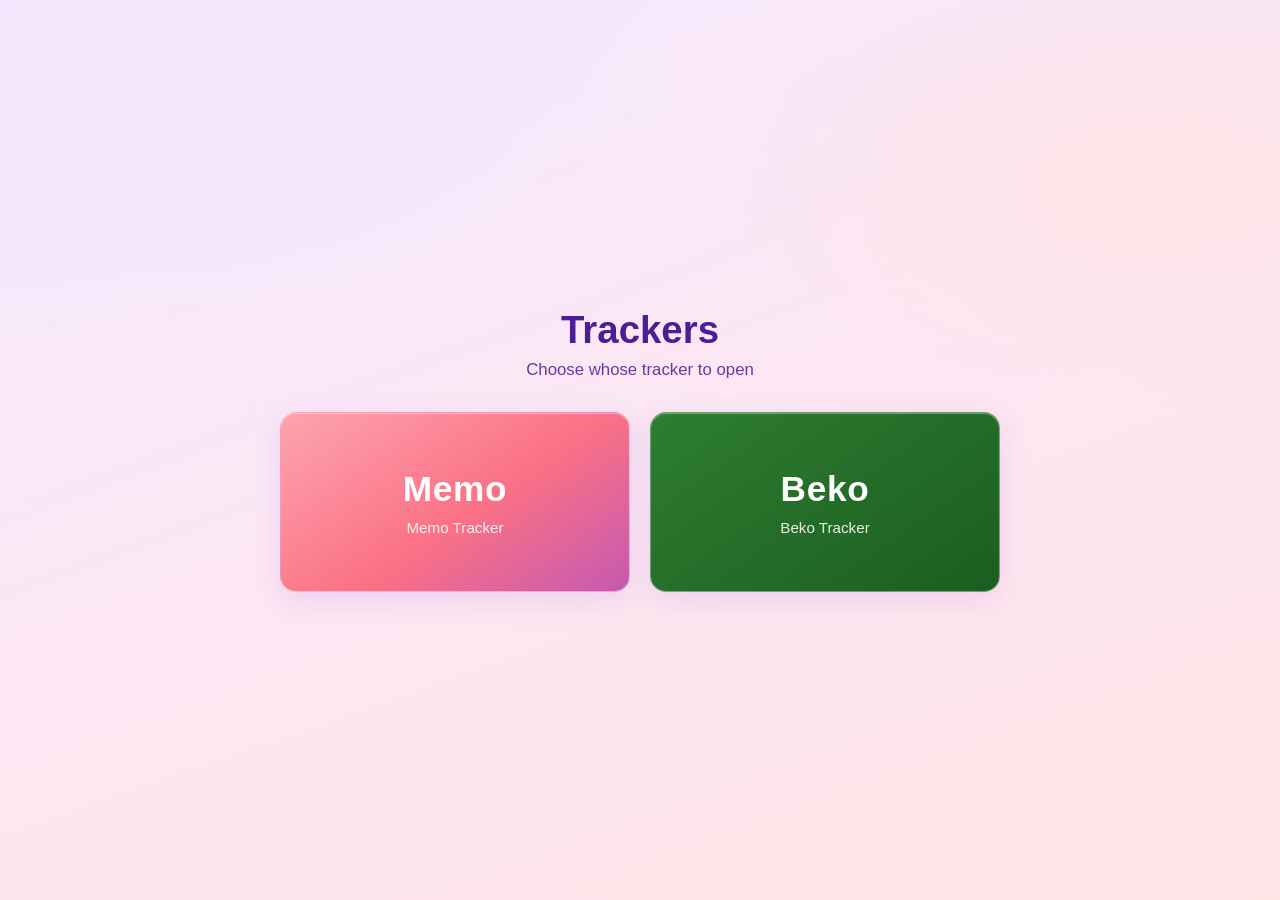
==== commit 962905bc: "Revamp UI theme, memo OG image, and habit updates Refresh app visuals to a violet/peach glass aesthe" ====
--- a/index.html
+++ b/index.html
@@ -5,7 +5,7 @@
 <meta name="viewport" content="width=device-width, initial-scale=1.0">
 <title>Trackers</title>
 <meta name="description" content="Choose a habit tracker — Memo or Beko.">
-<meta name="theme-color" content="#1b5e20">
+<meta name="theme-color" content="#7C3AED">
 
 <meta property="og:type" content="website">
 <meta property="og:site_name" content="Trackers">
@@ -26,17 +26,18 @@
     --gold:#e8c46b;
     --green:#1b5e20;
     --green-hover:#2e7d32;
-    --pink:#e91e8c;
-    --pink-hover:#f062ab;
+    --pink:#FDA4AF;
+    --pink-deep:#fb7185;
+    --violet:#7C3AED;
+    --violet-soft:#a78bfa;
     --lightgreen:#81c784;
-    --bg1:#fdf6e3;
-    --bg2:#f4e6b8;
-    --bg-peach:#f7d9c4;
-    --bg-lavender:#e4d4f5;
-    --text:#3a3a2a;
-    --text-dark:#3a2e10;
+    --bg1:#F3E8FF;
+    --bg2:#FCE7F3;
+    --bg-peach:#FFE4E6;
+    --text:#4c1d95;
+    --text-dark:#4c1d95;
     --radius-glass:16px;
-    --shadow:0 4px 15px rgba(0,0,0,0.1);
+    --shadow:0 8px 28px rgba(124,58,237,0.12);
   }
   *{box-sizing:border-box;}
   html,body{height:100%;margin:0;}
@@ -51,10 +52,9 @@
     padding:24px;
     background-color:var(--bg1);
     background-image:
-      radial-gradient(ellipse 80% 60% at 10% 20%, rgba(228,212,245,0.7), transparent 55%),
-      radial-gradient(ellipse 70% 50% at 90% 15%, rgba(247,217,196,0.75), transparent 50%),
-      radial-gradient(ellipse 60% 45% at 50% 85%, rgba(232,196,107,0.35), transparent 55%),
-      linear-gradient(145deg, var(--bg1) 0%, var(--bg2) 45%, var(--bg-peach) 100%);
+      radial-gradient(ellipse 70% 55% at 15% 10%, rgba(243,232,255,0.95), transparent 55%),
+      radial-gradient(ellipse 65% 50% at 90% 20%, rgba(255,228,230,0.9), transparent 50%),
+      linear-gradient(160deg, #F3E8FF 0%, #FCE7F3 48%, #FFE4E6 100%);
     background-attachment:fixed;
   }
   .chooser{
@@ -99,20 +99,20 @@
     background:linear-gradient(145deg, var(--green-hover) 0%, var(--green) 100%);
   }
   .choice--memo{
-    background:linear-gradient(145deg, var(--pink-hover) 0%, var(--pink) 100%);
+    background:linear-gradient(145deg, var(--pink) 0%, var(--pink-deep) 55%, var(--violet) 160%);
   }
   .choice:hover,
   .choice:focus-visible{
     transform:translateY(-4px) scale(1.02);
-    box-shadow:0 10px 28px rgba(0,0,0,0.2);
+    box-shadow:0 10px 28px rgba(124,58,237,0.18);
     outline:none;
-    filter:brightness(1.08);
+    filter:brightness(1.06);
   }
   .choice--beko:focus-visible{
     box-shadow:0 0 0 3px var(--lightgreen), 0 10px 28px rgba(0,0,0,0.2);
   }
   .choice--memo:focus-visible{
-    box-shadow:0 0 0 3px #f8bbd0, 0 10px 28px rgba(0,0,0,0.2);
+    box-shadow:0 0 0 3px var(--violet-soft), 0 10px 28px rgba(124,58,237,0.2);
   }
   .choice-label{
     font-size:clamp(1.6rem, 4vw, 2.2rem);
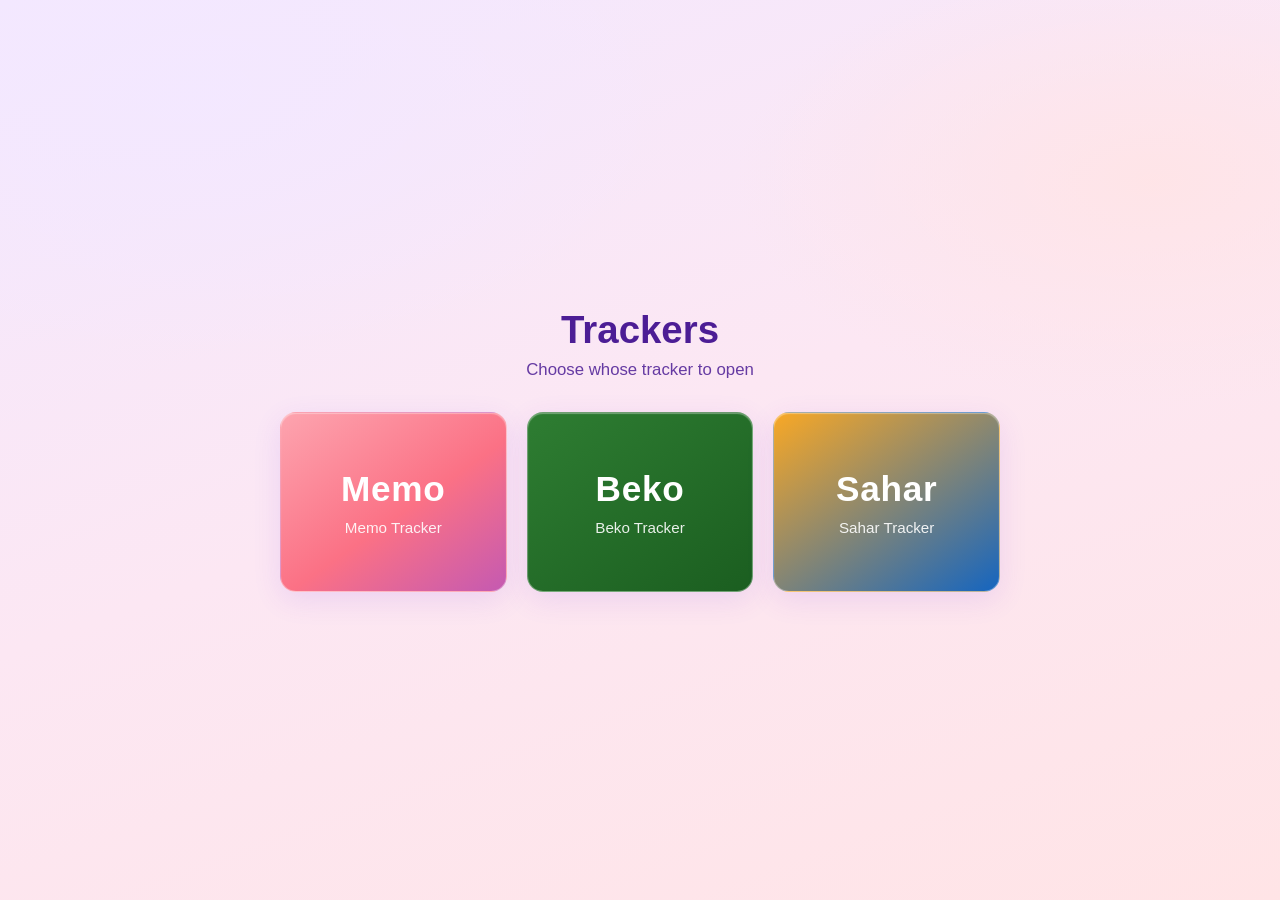
==== commit 8807348f: "Add Sahar tracker (HTML, CSS, JS) and update index Introduce the new "Sahar" habit tracker and wire " ====
--- a/index.html
+++ b/index.html
@@ -4,21 +4,21 @@
 <meta charset="UTF-8">
 <meta name="viewport" content="width=device-width, initial-scale=1.0">
 <title>Trackers</title>
-<meta name="description" content="Choose a habit tracker — Memo or Beko.">
+<meta name="description" content="Choose a habit tracker — Memo, Beko, or Sahar.">
 <meta name="theme-color" content="#7C3AED">
 
 <meta property="og:type" content="website">
 <meta property="og:site_name" content="Trackers">
 <meta property="og:locale" content="en_US">
 <meta property="og:title" content="Trackers">
-<meta property="og:description" content="Choose a habit tracker — Memo or Beko.">
+<meta property="og:description" content="Choose a habit tracker — Memo, Beko, or Sahar.">
 <meta property="og:url" content="https://ahmedgebaly.github.io/Trackers/">
 <meta property="og:image" content="https://ahmedgebaly.github.io/Trackers/og-image.jpg">
 <meta property="og:image:alt" content="Trackers">
 
 <meta name="twitter:card" content="summary_large_image">
 <meta name="twitter:title" content="Trackers">
-<meta name="twitter:description" content="Choose a habit tracker — Memo or Beko.">
+<meta name="twitter:description" content="Choose a habit tracker — Memo, Beko, or Sahar.">
 <meta name="twitter:image" content="https://ahmedgebaly.github.io/Trackers/og-image.jpg">
 
 <style>
@@ -30,6 +30,10 @@
     --pink-deep:#fb7185;
     --violet:#7C3AED;
     --violet-soft:#a78bfa;
+    --sahar-blue:#1565C0;
+    --sahar-blue-deep:#0D47A1;
+    --sahar-yellow:#F9A825;
+    --sahar-yellow-soft:#FFD54F;
     --lightgreen:#81c784;
     --bg1:#F3E8FF;
     --bg2:#FCE7F3;
@@ -75,7 +79,7 @@
   }
   .choices{
     display:grid;
-    grid-template-columns:1fr 1fr;
+    grid-template-columns:1fr 1fr 1fr;
     gap:20px;
   }
   .choice{
@@ -101,6 +105,9 @@
   .choice--memo{
     background:linear-gradient(145deg, var(--pink) 0%, var(--pink-deep) 55%, var(--violet) 160%);
   }
+  .choice--sahar{
+    background:linear-gradient(145deg, var(--sahar-yellow) 0%, var(--sahar-blue) 100%);
+  }
   .choice:hover,
   .choice:focus-visible{
     transform:translateY(-4px) scale(1.02);
@@ -113,6 +120,9 @@
   }
   .choice--memo:focus-visible{
     box-shadow:0 0 0 3px var(--violet-soft), 0 10px 28px rgba(124,58,237,0.2);
+  }
+  .choice--sahar:focus-visible{
+    box-shadow:0 0 0 3px var(--sahar-yellow-soft), 0 10px 28px rgba(21,101,192,0.25);
   }
   .choice-label{
     font-size:clamp(1.6rem, 4vw, 2.2rem);
@@ -148,6 +158,10 @@
         <span class="choice-label">Beko</span>
         <span class="choice-sub">Beko Tracker</span>
       </a>
+      <a class="choice choice--sahar" href="sahar.html">
+        <span class="choice-label">Sahar</span>
+        <span class="choice-sub">Sahar Tracker</span>
+      </a>
     </div>
   </main>
 </body>
